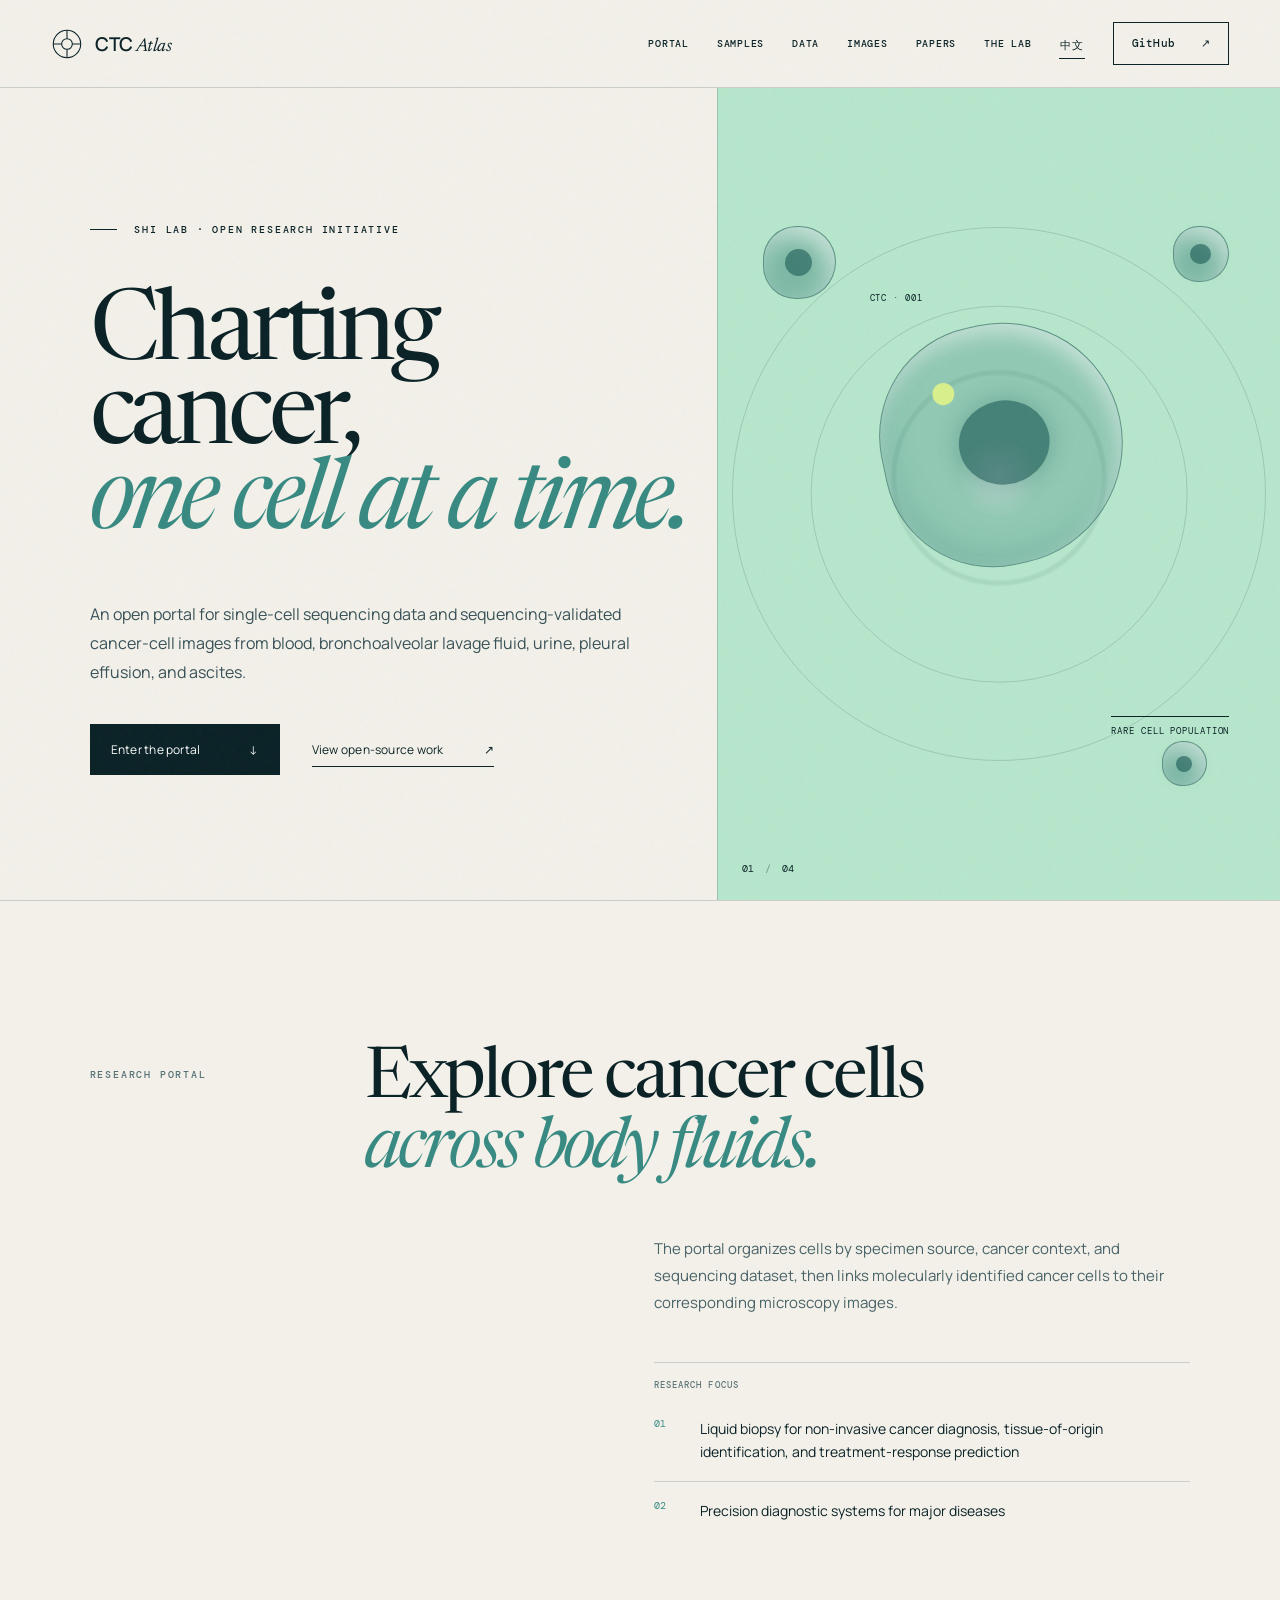
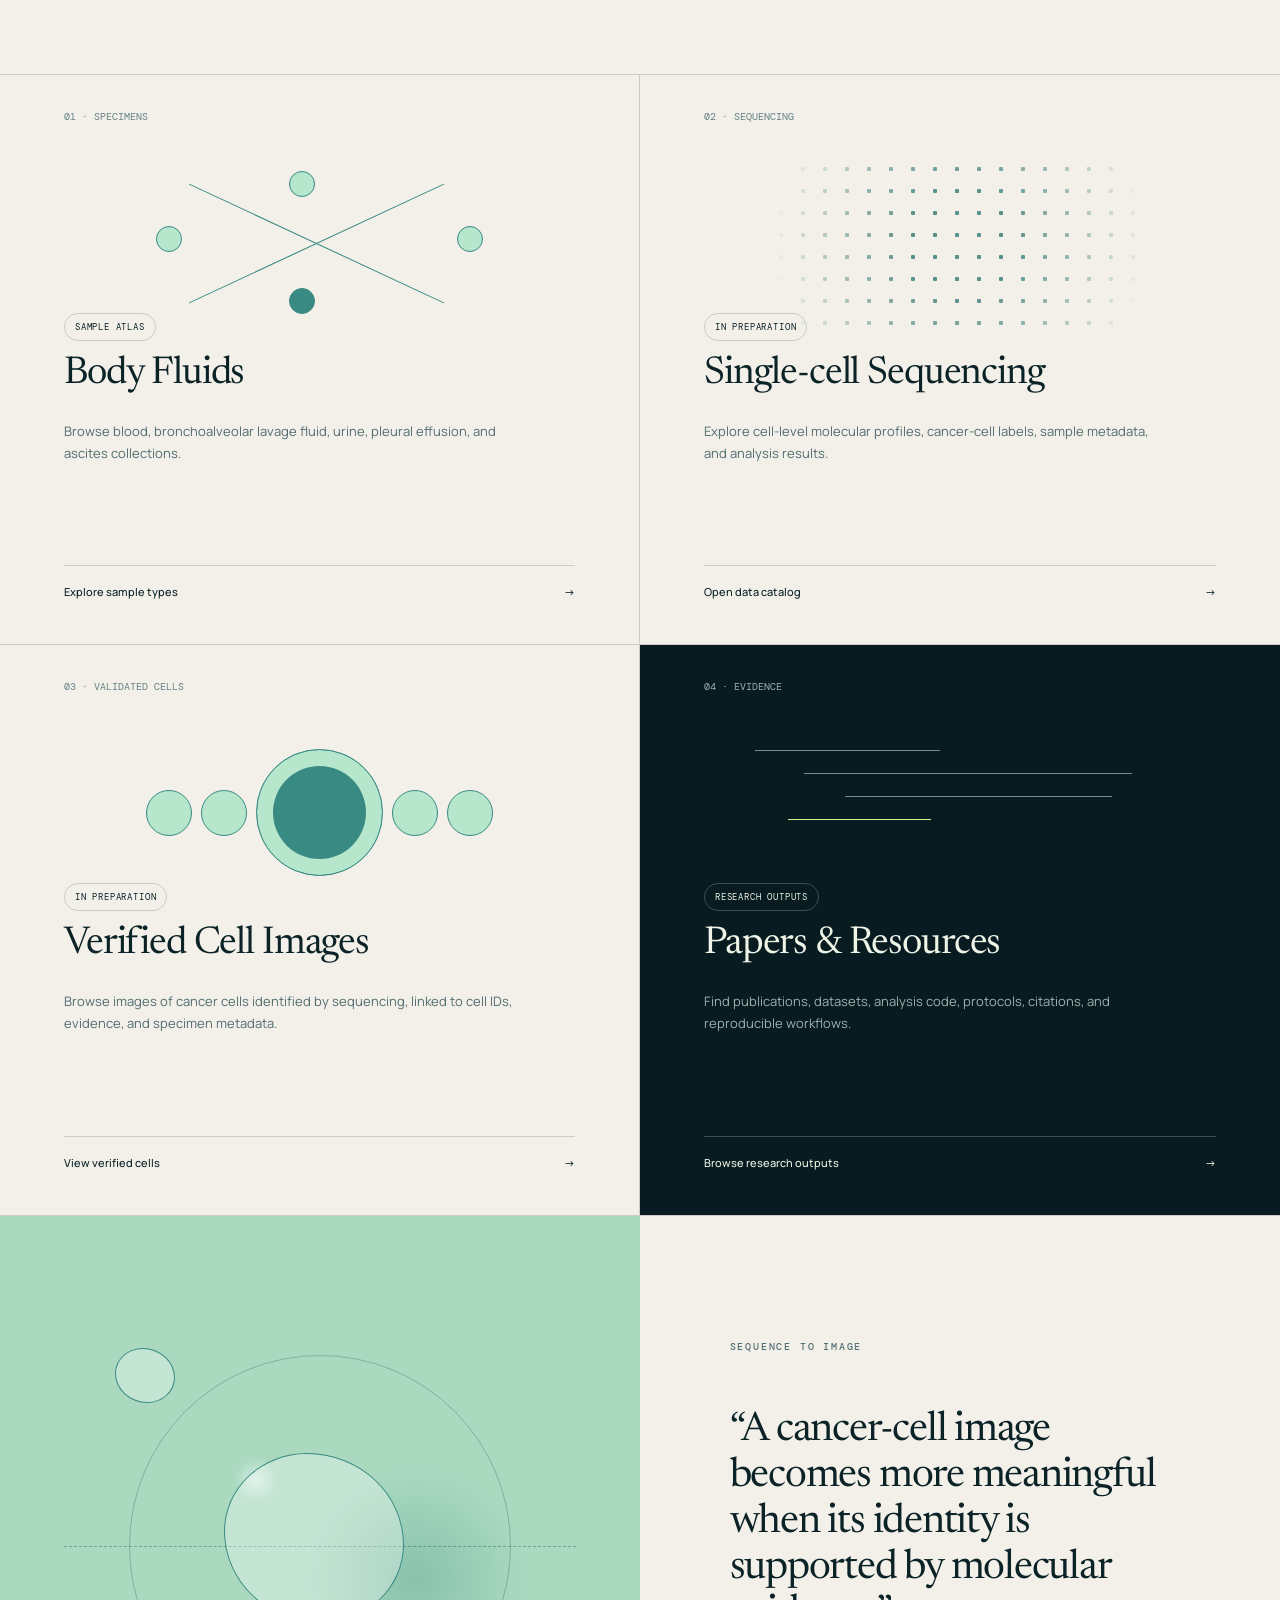
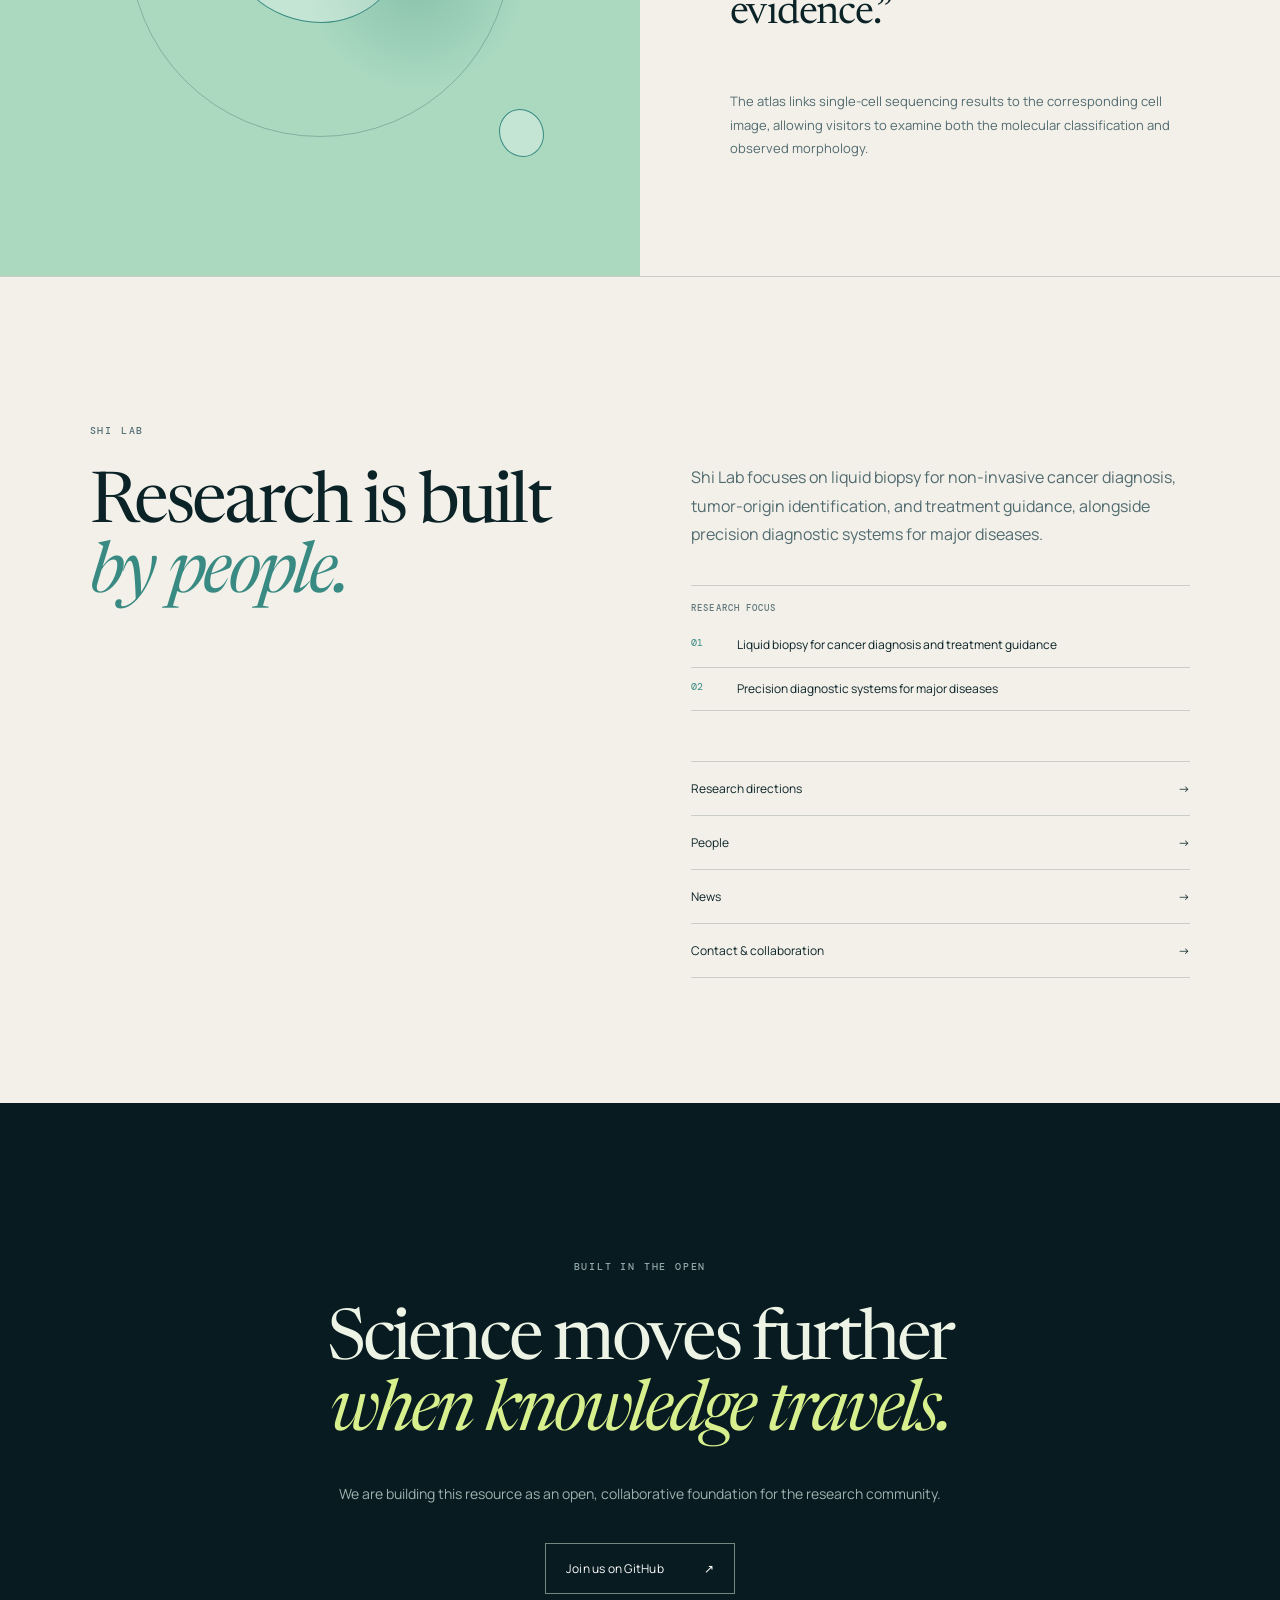
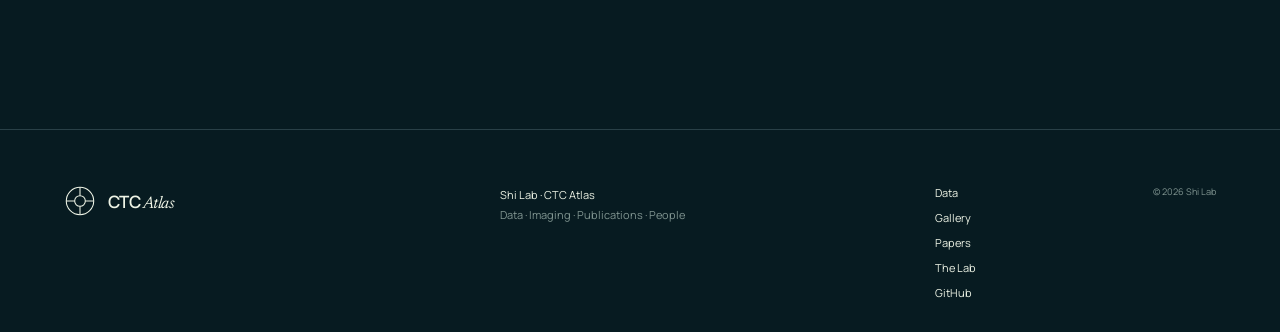
==== index.html @ 37a9d80d "Archive previous Shi Lab website" ====
<!doctype html>
<html lang="en">
<head>
  <meta charset="UTF-8">
  <meta name="viewport" content="width=device-width, initial-scale=1.0">
  <meta name="description" content="Shi Lab CTC Atlas — an open research portal for circulating tumor cell data, methods, and discovery.">
  <meta name="theme-color" content="#071b21">
  <title>CTC Atlas — Shi Lab</title>
  <link rel="preconnect" href="https://fonts.googleapis.com">
  <link rel="preconnect" href="https://fonts.gstatic.com" crossorigin>
  <link href="https://fonts.googleapis.com/css2?family=DM+Mono:wght@400;500&family=Manrope:wght@400;500;600&family=Newsreader:opsz,wght@6..72,400;6..72,500&display=swap" rel="stylesheet">
  <link rel="stylesheet" href="styles.css">
</head>
<body>
  <div class="noise" aria-hidden="true"></div>
  <header class="site-header">
    <a class="brand" href="#top" aria-label="CTC Atlas home">
      <svg viewBox="0 0 42 42" aria-hidden="true"><circle cx="21" cy="21" r="18"/><circle cx="21" cy="21" r="7"/><path d="M21 3v11M39 21H28M21 39V28M3 21h11"/></svg>
      <span>CTC <i>Atlas</i></span>
    </a>
    <button class="menu-toggle" aria-expanded="false" aria-controls="site-nav"><span></span><span></span></button>
    <nav id="site-nav" aria-label="Main navigation">
      <a href="#portal">Portal</a><a href="biology.html">Samples</a><a href="data.html">Data</a><a href="gallery.html">Images</a><a href="publications.html">Papers</a><a href="lab.html">The Lab</a>
      <a class="nav-cta" href="https://github.com/Shilab-CTCAtlas" target="_blank" rel="noreferrer">GitHub <span>↗</span></a>
    </nav>
  </header>

  <main id="top">
    <section class="hero">
      <div class="hero-copy">
        <p class="eyebrow"><span></span> Shi Lab · Open Research Initiative</p>
        <h1>Charting cancer,<br><em>one cell at a time.</em></h1>
        <p class="lede">An open portal for single-cell sequencing data and sequencing-validated cancer-cell images from blood, bronchoalveolar lavage fluid, urine, pleural effusion, and ascites.</p>
        <div class="hero-actions">
          <a class="button primary" href="#portal">Enter the portal <span>↓</span></a>
          <a class="button text-button" href="https://github.com/Shilab-CTCAtlas" target="_blank" rel="noreferrer">View open-source work <span>↗</span></a>
        </div>
      </div>
      <div class="cell-field" aria-label="Abstract visualization of circulating tumor cells">
        <div class="orbit orbit-a"></div><div class="orbit orbit-b"></div>
        <div class="cell cell-main"><span></span><i></i></div>
        <div class="cell cell-one"><span></span></div><div class="cell cell-two"><span></span></div>
        <div class="cell cell-three"><span></span></div>
        <p class="specimen-label label-a">CTC · 001</p><p class="specimen-label label-b">Rare cell population</p>
      </div>
      <div class="hero-index">01 <span>/</span> 04</div>
    </section>

    <section class="statement reveal" id="portal">
      <p class="section-tag">Research portal</p>
      <div>
        <h2>Explore cancer cells<br><em>across body fluids.</em></h2>
        <p>The portal organizes cells by specimen source, cancer context, and sequencing dataset, then links molecularly identified cancer cells to their corresponding microscopy images.</p>
        <div class="portal-research-summary"><p>Research focus</p><a href="lab.html#research"><span>01</span><strong>Liquid biopsy for non-invasive cancer diagnosis, tissue-of-origin identification, and treatment-response prediction</strong></a><a href="lab.html#research"><span>02</span><strong>Precision diagnostic systems for major diseases</strong></a></div>
      </div>
    </section>

    <section class="portal-grid" aria-label="Portal collections">
      <a class="portal-card reveal" href="biology.html"><span class="number">01 · SPECIMENS</span><div class="icon-network" aria-hidden="true"><i></i><i></i><i></i><i></i></div><div><span class="status">Sample atlas</span><h3>Body Fluids</h3><p>Browse blood, bronchoalveolar lavage fluid, urine, pleural effusion, and ascites collections.</p><b>Explore sample types <span>→</span></b></div></a>
      <a class="portal-card reveal" href="data.html"><span class="number">02 · SEQUENCING</span><div class="icon-grid" aria-hidden="true"></div><div><span class="status">In preparation</span><h3>Single-cell Sequencing</h3><p>Explore cell-level molecular profiles, cancer-cell labels, sample metadata, and analysis results.</p><b>Open data catalog <span>→</span></b></div></a>
      <a class="portal-card reveal" href="gallery.html"><span class="number">03 · VALIDATED CELLS</span><div class="icon-seq" aria-hidden="true"><i></i><i></i><i></i><i></i><i></i></div><div><span class="status">In preparation</span><h3>Verified Cell Images</h3><p>Browse images of cancer cells identified by sequencing, linked to cell IDs, evidence, and specimen metadata.</p><b>View verified cells <span>→</span></b></div></a>
      <a class="portal-card portal-code reveal" href="publications.html"><span class="number">04 · EVIDENCE</span><div class="code-lines" aria-hidden="true"><i></i><i></i><i></i><i></i></div><div><span class="status">Research outputs</span><h3>Papers & Resources</h3><p>Find publications, datasets, analysis code, protocols, citations, and reproducible workflows.</p><b>Browse research outputs <span>→</span></b></div></a>
    </section>

    <section class="quote" id="about">
      <div class="quote-visual reveal"><div class="scan-line"></div><div class="micro-cell m1"></div><div class="micro-cell m2"></div><div class="micro-cell m3"></div></div>
      <div class="quote-copy reveal"><p class="section-tag">Sequence to image</p><blockquote>“A cancer-cell image becomes more meaningful when its identity is supported by molecular evidence.”</blockquote><p>The atlas links single-cell sequencing results to the corresponding cell image, allowing visitors to examine both the molecular classification and observed morphology.</p></div>
    </section>

    <section class="lab-intro reveal">
      <div><p class="section-tag">Shi Lab</p><h2>Research is built<br><em>by people.</em></h2></div>
      <div class="lab-intro-copy"><p>Shi Lab focuses on liquid biopsy for non-invasive cancer diagnosis, tumor-origin identification, and treatment guidance, alongside precision diagnostic systems for major diseases.</p><div class="home-research-focus"><p>Research focus</p><a href="lab.html#research"><span>01</span>Liquid biopsy for cancer diagnosis and treatment guidance</a><a href="lab.html#research"><span>02</span>Precision diagnostic systems for major diseases</a></div><div class="lab-links"><a href="lab.html#research">Research directions <span>→</span></a><a href="lab.html#team">People <span>→</span></a><a href="lab.html#news">News <span>→</span></a><a href="lab.html#contact">Contact & collaboration <span>→</span></a></div></div>
    </section>

    <section class="open-science reveal">
      <p class="section-tag">Built in the open</p><h2>Science moves further<br><em>when knowledge travels.</em></h2><p>We are building this resource as an open, collaborative foundation for the research community.</p><a class="button light" href="https://github.com/Shilab-CTCAtlas" target="_blank" rel="noreferrer">Join us on GitHub <span>↗</span></a>
    </section>
  </main>

  <footer><a class="brand footer-brand" href="#top"><svg viewBox="0 0 42 42" aria-hidden="true"><circle cx="21" cy="21" r="18"/><circle cx="21" cy="21" r="7"/><path d="M21 3v11M39 21H28M21 39V28M3 21h11"/></svg><span>CTC <i>Atlas</i></span></a><p>Shi Lab · CTC Atlas<br><span>Data · Imaging · Publications · People</span></p><div><a href="data.html">Data</a><a href="gallery.html">Gallery</a><a href="publications.html">Papers</a><a href="lab.html">The Lab</a><a href="https://github.com/Shilab-CTCAtlas">GitHub</a></div><small>© <span id="year"></span> Shi Lab</small></footer>
  <script src="script.js"></script>
</body>
</html>
---- styles.css ----
:root{--ink:#0b2227;--deep:#071b21;--paper:#f2f0e9;--mint:#b6e6cc;--lime:#d8ef8d;--teal:#388a82;--line:rgba(11,34,39,.17);--sans:"Manrope",sans-serif;--serif:"Newsreader",serif;--mono:"DM Mono",monospace}
*{box-sizing:border-box}html{scroll-behavior:smooth}body{margin:0;background:var(--paper);color:var(--ink);font-family:var(--sans);overflow-x:hidden}.noise{position:fixed;inset:0;pointer-events:none;opacity:.04;z-index:20;background-image:url("data:image/svg+xml,%3Csvg viewBox='0 0 180 180' xmlns='http://www.w3.org/2000/svg'%3E%3Cfilter id='n'%3E%3CfeTurbulence type='fractalNoise' baseFrequency='.9' numOctaves='3' stitchTiles='stitch'/%3E%3C/filter%3E%3Crect width='100%25' height='100%25' filter='url(%23n)' opacity='.5'/%3E%3C/svg%3E")}.site-header{height:88px;display:flex;align-items:center;justify-content:space-between;padding:0 4vw;border-bottom:1px solid var(--line);position:absolute;width:100%;z-index:10}.brand{display:flex;gap:12px;align-items:center;color:inherit;text-decoration:none;font-size:19px;font-weight:600;letter-spacing:-.03em}.brand svg{width:32px;fill:none;stroke:currentColor;stroke-width:1.4}.brand i{font-family:var(--serif);font-weight:400}nav{display:flex;align-items:center;gap:28px}nav a{color:inherit;text-decoration:none;font-size:13px}nav a:not(.nav-cta):after{content:"";display:block;width:0;border-bottom:1px solid;transition:.25s}nav a:hover:after{width:100%}.nav-cta{border:1px solid var(--ink);padding:11px 16px}.nav-cta span{margin-left:18px}.menu-toggle{display:none}.lang-toggle{border:0;border-bottom:1px solid var(--ink);padding:6px 1px;background:transparent;color:var(--ink);font:500 11px var(--mono);cursor:pointer;letter-spacing:.04em}
.hero{min-height:760px;height:100vh;max-height:980px;display:grid;grid-template-columns:56% 44%;position:relative;padding-top:88px}.hero-copy{display:flex;flex-direction:column;justify-content:center;padding:4vw 2vw 4vw 7vw}.eyebrow,.section-tag{font:500 10px var(--mono);letter-spacing:.18em;text-transform:uppercase}.eyebrow span{display:inline-block;width:27px;border-top:1px solid;margin:0 10px 3px 0}.hero h1{font:400 clamp(64px,7.7vw,125px)/.86 var(--serif);letter-spacing:-.055em;margin:48px 0 36px}.hero h1 em,.statement h2 em,.open-science h2 em{color:var(--teal);font-weight:400}.lede{max-width:570px;font-size:16px;line-height:1.8;color:#385157}.hero-actions{display:flex;gap:32px;align-items:center;margin-top:22px}.button{font-size:12px;letter-spacing:.02em;text-decoration:none;display:inline-flex;align-items:center;justify-content:space-between;gap:40px}.primary{background:var(--ink);color:white;padding:17px 21px;min-width:190px}.text-button{color:var(--ink);border-bottom:1px solid;padding:8px 0}.cell-field{position:relative;overflow:hidden;background:var(--mint);border-left:1px solid var(--line)}.cell-field:before{content:"";position:absolute;inset:0;background:radial-gradient(circle at 50% 48%,rgba(255,255,255,.7),transparent 8%),radial-gradient(circle at 50% 48%,transparent 0 20%,rgba(5,60,58,.08) 20.5% 21%,transparent 21.5%);}.orbit{position:absolute;border:1px solid rgba(11,34,39,.15);border-radius:50%;left:50%;top:50%;transform:translate(-50%,-50%)}.orbit-a{width:67%;aspect-ratio:1}.orbit-b{width:95%;aspect-ratio:1}.cell{position:absolute;border-radius:48% 52% 53% 47%;background:rgba(38,118,110,.25);border:1px solid rgba(7,55,55,.36);box-shadow:inset 8px -12px 30px rgba(31,112,103,.18),inset -5px 8px 20px rgba(255,255,255,.55);animation:float 8s ease-in-out infinite}.cell span{position:absolute;border-radius:50%;background:rgba(11,75,72,.56);box-shadow:0 0 25px rgba(11,75,72,.28)}.cell-main{width:43%;aspect-ratio:1;left:29%;top:29%;transform:rotate(-12deg)}.cell-main span{width:38%;height:35%;left:32%;top:32%}.cell-main i{position:absolute;width:9%;height:9%;border-radius:50%;background:var(--lime);top:20%;left:26%}.cell-one{width:13%;aspect-ratio:1;left:8%;top:17%;animation-delay:-3s}.cell-two{width:10%;aspect-ratio:1;right:9%;top:17%;animation-delay:-6s}.cell-three{width:8%;aspect-ratio:1;right:13%;bottom:14%;animation-delay:-4s}.cell-one span,.cell-two span,.cell-three span{width:38%;height:38%;left:30%;top:31%}.specimen-label{position:absolute;font:9px var(--mono);letter-spacing:.1em;text-transform:uppercase}.label-a{top:24%;left:27%}.label-b{bottom:19%;right:9%;border-top:1px solid;padding-top:8px}.hero-index{position:absolute;bottom:25px;left:4vw;font:10px var(--mono)}.hero-index span{opacity:.4;margin:0 5px}@keyframes float{0%,100%{translate:0 0;rotate:0}50%{translate:0 -15px;rotate:5deg}}
.statement{display:grid;grid-template-columns:25% 75%;padding:145px 7vw 135px;border-top:1px solid var(--line)}.section-tag{color:#547075;padding-top:12px}.statement h2,.open-science h2{font:400 clamp(48px,5.5vw,85px)/1 var(--serif);letter-spacing:-.045em;margin:0 0 48px}.statement>div>p{max-width:590px;margin-left:35%;font-size:15px;line-height:1.8;color:#486267}.pillars{display:grid;grid-template-columns:repeat(3,1fr);border-top:1px solid var(--line);border-bottom:1px solid var(--line)}.pillar{min-height:500px;padding:35px 4vw 42px;border-right:1px solid var(--line);display:flex;flex-direction:column}.pillar:last-child{border:0}.number{font:10px var(--mono);color:#658084}.pillar h3{font:400 42px var(--serif);margin:30px 0 12px}.pillar p{font-size:13px;line-height:1.7;color:#526b70;max-width:290px}.pillar a{color:var(--ink);font-size:11px;text-decoration:none;margin-top:auto;border-top:1px solid var(--line);padding-top:18px;display:flex;justify-content:space-between}.icon-grid,.icon-seq,.icon-network{height:170px;margin-top:35px;position:relative}.icon-grid{background-image:radial-gradient(circle,rgba(26,103,97,.7) 2px,transparent 2.5px);background-size:22px 22px;mask-image:radial-gradient(circle,#000 20%,transparent 70%)}.icon-seq{display:flex;align-items:center;justify-content:center;gap:9px}.icon-seq i{display:block;width:9%;border-radius:50%;aspect-ratio:1;background:var(--mint);border:1px solid var(--teal)}.icon-seq i:nth-child(3){width:25%;background:var(--teal);box-shadow:inset 0 0 0 16px var(--mint)}.icon-network:before,.icon-network:after{content:"";position:absolute;border-top:1px solid var(--teal);width:55%;left:22%;top:50%;transform:rotate(25deg)}.icon-network:after{transform:rotate(-25deg)}.icon-network i{position:absolute;width:26px;height:26px;border:1px solid var(--teal);background:var(--mint);border-radius:50%;z-index:1}.icon-network i:nth-child(1){left:18%;top:40%}.icon-network i:nth-child(2){right:18%;top:40%}.icon-network i:nth-child(3){left:44%;top:8%}.icon-network i:nth-child(4){left:44%;bottom:8%;background:var(--teal)}
.portal-research-summary{margin:46px 0 0 15%;max-width:820px;border-top:1px solid var(--line);display:grid;grid-template-columns:110px 1fr}.portal-research-summary>p{grid-row:1/3;font:500 9px/1.5 var(--mono);letter-spacing:.12em;text-transform:uppercase;color:#60777b;margin:0;padding:19px 20px 19px 0}.portal-research-summary>a{display:grid;grid-template-columns:34px 1fr;gap:12px;color:var(--ink);text-decoration:none;padding:17px 0;border-bottom:1px solid var(--line);font-size:12px;line-height:1.55}.portal-research-summary>a:last-child{border-bottom:0}.portal-research-summary>a span{font:10px var(--mono);color:var(--teal)}.portal-research-summary strong{font-weight:500}
.quote{display:grid;grid-template-columns:1fr 1fr;min-height:650px}.quote-visual{background:#aad9c0;position:relative;overflow:hidden;background-image:radial-gradient(circle at 40% 40%,rgba(255,255,255,.5),transparent 4%),radial-gradient(circle at 65% 55%,rgba(37,122,113,.25),transparent 20%)}.quote-visual:after{content:"";position:absolute;width:380px;height:380px;border:1px solid rgba(8,63,59,.25);border-radius:50%;left:50%;top:50%;transform:translate(-50%,-50%)}.scan-line{position:absolute;left:10%;right:10%;top:50%;border-top:1px dashed rgba(8,63,59,.35)}.micro-cell{position:absolute;border:1px solid var(--teal);border-radius:46% 54%;background:rgba(255,255,255,.3);z-index:1}.m1{width:180px;height:170px;left:35%;top:36%}.m2{width:60px;height:55px;left:18%;top:20%}.m3{width:45px;height:48px;right:15%;bottom:18%}.quote-copy{padding:8vw 7vw;display:flex;flex-direction:column;justify-content:center}.quote blockquote{font:400 clamp(34px,3.2vw,52px)/1.12 var(--serif);margin:45px 0 40px;letter-spacing:-.03em}.quote-copy>p:last-child{font-size:13px;line-height:1.8;color:#526b70;max-width:480px}.open-science{background:var(--deep);color:#edf3e5;text-align:center;padding:135px 7vw}.open-science .section-tag{color:#91aaa8}.open-science h2{margin:35px 0}.open-science h2 em{color:var(--lime)}.open-science>p:not(.section-tag){color:#9db2ae;font-size:14px;margin:0 auto 40px}.light{border:1px solid #738783;color:white;padding:16px 20px;min-width:190px}footer{background:var(--deep);color:#edf3e5;border-top:1px solid #294047;padding:55px 5vw 32px;display:grid;grid-template-columns:2fr 2fr 1fr auto;align-items:start;font-size:11px}.footer-brand{font-size:17px}footer p{margin:0;line-height:1.8}footer p span{color:#809591}footer>div{display:flex;flex-direction:column;gap:10px}footer a{color:inherit;text-decoration:none}footer small{color:#809591}.reveal{opacity:0;transform:translateY(25px);transition:opacity .8s ease,transform .8s ease}.reveal.visible{opacity:1;transform:none}
@media(max-width:800px){.site-header{height:70px;left:0;right:0;width:auto}.menu-toggle{display:block;position:absolute;right:5vw;border:0;background:transparent;width:38px;height:38px}.menu-toggle span{display:block;border-top:1px solid var(--ink);margin:7px}.site-header nav{display:none;position:absolute;top:70px;left:0;right:0;background:var(--paper);padding:25px 5vw;flex-direction:column;align-items:stretch;border-bottom:1px solid var(--line)}.site-header nav.open{display:flex}.hero{height:auto;max-height:none;min-height:0;display:block;padding-top:70px;max-width:100vw}.hero-copy{padding:90px 7vw 70px;width:100%;min-width:0;overflow:hidden}.hero h1{font-size:17vw;line-height:.9;margin:35px 0;max-width:100%;overflow-wrap:normal}.lede{max-width:100%;font-size:15px}.hero-actions{align-items:flex-start;flex-direction:column}.cell-field{height:500px;border-left:0;border-top:1px solid var(--line)}.hero-index{display:none}.statement{grid-template-columns:1fr;padding:90px 7vw}.statement .section-tag{margin-bottom:35px}.statement>div>p{margin-left:0}.pillars{grid-template-columns:1fr}.pillar{min-height:420px;border-right:0;border-bottom:1px solid var(--line)}.quote{grid-template-columns:1fr}.quote-visual{min-height:430px}.quote-copy{padding:90px 7vw}.open-science{padding:95px 7vw}footer{grid-template-columns:1fr 1fr;gap:40px}.footer-brand{grid-column:1/-1}}
@media(max-width:800px){.portal-research-summary{margin:38px 0 0;grid-template-columns:1fr}.portal-research-summary>p{grid-row:auto;padding-bottom:10px}.portal-research-summary>a{font-size:12.5px}}
@media(prefers-reduced-motion:reduce){html{scroll-behavior:auto}.cell{animation:none}.reveal{opacity:1;transform:none;transition:none}}

/* Portal collections */
.portal-grid{display:grid;grid-template-columns:repeat(2,1fr);border-top:1px solid var(--line);border-bottom:1px solid var(--line)}
.portal-card{min-height:570px;padding:35px 5vw 45px;color:var(--ink);text-decoration:none;border-right:1px solid var(--line);border-bottom:1px solid var(--line);display:grid;grid-template-rows:auto 190px 1fr;transition:background .3s ease}
.portal-card:nth-child(2n){border-right:0}.portal-card:nth-child(n+3){border-bottom:0}.portal-card:hover{background:#e7eee4}.portal-card>div:last-child{display:flex;flex-direction:column;align-items:flex-start}.portal-card h3{font:400 clamp(35px,3vw,50px)/1 var(--serif);letter-spacing:-.03em;margin:14px 0}.portal-card p{color:#526b70;line-height:1.7;font-size:13px;max-width:460px}.portal-card b{font-size:11px;font-weight:500;margin-top:auto;border-top:1px solid var(--line);width:100%;padding-top:18px;display:flex;justify-content:space-between}.status{font:9px var(--mono);letter-spacing:.09em;text-transform:uppercase;border:1px solid var(--line);border-radius:20px;padding:7px 10px}.portal-code{background:var(--deep);color:#edf3e5}.portal-code:hover{background:#102d32}.portal-code p,.portal-code .number{color:#9db2ae}.portal-code .status,.portal-code b{border-color:#365057}.code-lines{padding:35px 10%}.code-lines i{display:block;height:1px;background:#6e9289;margin:22px 0}.code-lines i:nth-child(1){width:45%}.code-lines i:nth-child(2){width:80%;margin-left:12%}.code-lines i:nth-child(3){width:65%;margin-left:22%}.code-lines i:nth-child(4){width:35%;margin-left:8%;background:var(--lime)}
.lab-intro{padding:125px 7vw;display:grid;grid-template-columns:1fr 1fr;gap:8vw;border-top:1px solid var(--line)}.lab-intro h2{font:400 clamp(48px,5.5vw,80px)/1 var(--serif);letter-spacing:-.04em;margin:34px 0 0}.lab-intro h2 em{font-weight:400;color:var(--teal)}.lab-intro-copy{padding-top:45px}.lab-intro-copy>p{line-height:1.8;color:#526b70;max-width:500px}.lab-links{margin-top:50px;border-top:1px solid var(--line)}.lab-links a{display:flex;justify-content:space-between;color:var(--ink);text-decoration:none;padding:18px 0;border-bottom:1px solid var(--line);font-size:12px}
.home-research-focus{margin-top:36px;border-top:1px solid var(--line)}.home-research-focus>p{font:500 9px var(--mono);letter-spacing:.12em;text-transform:uppercase;color:#60777b;margin:0;padding:16px 0 10px}.home-research-focus>a{display:grid;grid-template-columns:34px 1fr;gap:12px;color:var(--ink);text-decoration:none;padding:12px 0;border-bottom:1px solid var(--line);font-size:12px;line-height:1.55}.home-research-focus>a span{font:10px var(--mono);color:var(--teal)}

/* Inner pages */
.inner-header{position:relative}.page-hero{padding:120px 7vw 85px;border-bottom:1px solid var(--line)}.page-hero .back{font:10px var(--mono);color:#547075;text-decoration:none}.page-hero h1{font:400 clamp(65px,8vw,120px)/.9 var(--serif);letter-spacing:-.055em;margin:70px 0 30px}.page-hero p{max-width:620px;line-height:1.8;color:#496268}.catalog{padding:90px 7vw 130px}.catalog-head{display:flex;justify-content:space-between;align-items:end;margin-bottom:45px}.catalog h2{font:400 42px var(--serif);margin:0}.empty-state{border:1px solid var(--line);padding:80px 7vw;text-align:center;background:rgba(255,255,255,.2)}.empty-state span{font:10px var(--mono);letter-spacing:.15em;text-transform:uppercase;color:var(--teal)}.empty-state h3{font:400 34px var(--serif);margin:22px 0 12px}.empty-state p{font-size:13px;color:#647b7f}.schema-grid{display:grid;grid-template-columns:repeat(3,1fr);margin-top:70px;border-top:1px solid var(--line)}.schema-grid article{padding:35px 3vw;border-right:1px solid var(--line)}.schema-grid article:last-child{border:0}.schema-grid h3{font:400 25px var(--serif)}.schema-grid p{font-size:12px;line-height:1.7;color:#5f7579}.lab-sections{padding:40px 7vw 130px}.lab-section{display:grid;grid-template-columns:24% 76%;padding:85px 0;border-bottom:1px solid var(--line)}.lab-section h2{font:400 clamp(38px,4vw,58px) var(--serif);margin:0 0 35px}.lab-section p{line-height:1.8;color:#526b70;max-width:650px}.placeholder-row{display:grid;grid-template-columns:repeat(3,1fr);gap:18px;margin-top:40px}.placeholder-card{min-height:180px;border:1px solid var(--line);padding:25px;display:flex;flex-direction:column;justify-content:end}.placeholder-card span{font:9px var(--mono);color:#6d8386}.placeholder-card h3{font:400 23px var(--serif);margin:10px 0 0}
@media(max-width:800px){.portal-grid{grid-template-columns:1fr}.portal-card,.portal-card:nth-child(2n),.portal-card:nth-child(n+3){border-right:0;border-bottom:1px solid var(--line)}.portal-card:last-child{border-bottom:0}.lab-intro{grid-template-columns:1fr;padding:90px 7vw}.lab-intro-copy{padding-top:0}.page-hero{padding-top:80px}.schema-grid,.placeholder-row{grid-template-columns:1fr}.schema-grid article{border-right:0;border-bottom:1px solid var(--line)}.lab-section{grid-template-columns:1fr;gap:30px}}

/* Chinese typography uses a calmer scale than the display English serif. */
html[lang="zh-CN"] em,html[lang="zh-CN"] i{font-style:normal}
html[lang="zh-CN"] .hero h1{font-family:"Songti SC","Noto Serif SC","STSong",serif;font-size:clamp(58px,5.3vw,82px);line-height:1.02;letter-spacing:-.05em}
html[lang="zh-CN"] .hero h1 em{font-family:inherit}
html[lang="zh-CN"] .statement h2,html[lang="zh-CN"] .open-science h2,html[lang="zh-CN"] .lab-intro h2,html[lang="zh-CN"] .page-hero h1{font-family:"Songti SC","Noto Serif SC","STSong",serif;line-height:1.15}
html[lang="zh-CN"] .page-hero h1.single-line-zh{font-size:clamp(48px,6.2vw,86px);white-space:nowrap}html[lang="zh-CN"] .page-hero h1.single-line-zh br{display:none}
html[lang="zh-CN"] .statement h2{white-space:nowrap}html[lang="zh-CN"] .statement h2 br{display:none}
html[lang="zh-CN"] .download-types h2,html[lang="zh-CN"] .bio-layers h2,html[lang="zh-CN"] .evidence-note h2{font-family:"Songti SC","Noto Serif SC","STSong",serif;font-size:clamp(36px,3.2vw,50px);line-height:1.25;letter-spacing:-.03em}
@media(max-width:800px){html[lang="zh-CN"] .hero h1{font-size:15vw;line-height:1.08;letter-spacing:-.06em}}
@media(max-width:800px){html[lang="zh-CN"] .page-hero h1.single-line-zh,html[lang="zh-CN"] .statement h2{font-size:7vw;letter-spacing:-.045em}}

/* Body-fluid sample and single-cell data pages */
.definition-band{display:grid;grid-template-columns:18% 1fr auto;gap:5vw;align-items:start;padding:65px 7vw;background:var(--mint);border-bottom:1px solid var(--line)}.definition-band>p:nth-child(2){font:400 clamp(22px,2.2vw,34px)/1.4 var(--serif);margin:0;max-width:760px}.definition-band>a{color:var(--ink);font-size:11px;text-decoration:none;border-bottom:1px solid;padding:10px 0}.journey{padding:105px 7vw}.journey-grid{display:grid;grid-template-columns:repeat(4,1fr);border-top:1px solid var(--line)}.journey-grid article{padding:35px 2.5vw;border-right:1px solid var(--line)}.journey-grid article:last-child{border:0}.journey-grid span,.sample-code{font:10px var(--mono);color:var(--teal)}.journey-grid h3{font:400 25px var(--serif)}.journey-grid p{font-size:12px;line-height:1.7;color:#5f7579}.sample-grid{display:grid;grid-template-columns:repeat(5,1fr);border-top:1px solid var(--line);border-bottom:1px solid var(--line)}.sample-grid article{min-height:310px;padding:30px 2vw;border-right:1px solid var(--line);display:flex;flex-direction:column}.sample-grid article:last-child{border:0}.sample-grid h3{font:400 27px/1.05 var(--serif);margin:50px 0 16px}.sample-grid p{font-size:11px;line-height:1.7;color:#5f7579}.bio-layers,.download-types{display:grid;grid-template-columns:42% 58%;padding:110px 7vw;background:#e7eee4}.bio-layers h2,.download-types h2{font:400 clamp(42px,4vw,65px)/1 var(--serif);margin:35px 0}.bio-layer-list{border-top:1px solid var(--line)}.bio-layer-list article{padding:24px 0;border-bottom:1px solid var(--line);display:grid;grid-template-columns:32% 1fr;gap:20px}.bio-layer-list b{font:600 13px/1.55 var(--sans)}.bio-layer-list span{font-size:12.5px;line-height:1.65;color:#5f7579}.evidence-note{padding:110px 7vw;background:var(--deep);color:#edf3e5}.evidence-note h2{font:400 clamp(45px,5vw,75px)/1 var(--serif);margin:35px 0}.evidence-note>p:not(.section-tag){color:#9db2ae;max-width:700px;line-height:1.8}.source-links{display:flex;gap:30px;margin-top:45px}.source-links a{color:#edf3e5;text-decoration:none;border-bottom:1px solid #607873;padding:10px 0;font-size:11px}.fluid-filters{display:flex;flex-wrap:wrap;gap:8px;margin-bottom:35px}.fluid-filters span{border:1px solid var(--line);border-radius:30px;padding:9px 15px;font:10px var(--mono)}.fluid-filters span:first-child{background:var(--ink);color:white}.data-flow{margin-top:90px}.data-flow>div{display:grid;grid-template-columns:repeat(5,1fr);border-top:1px solid var(--line);margin-top:30px}.data-flow article{padding:32px 2vw;border-right:1px solid var(--line)}.data-flow article:last-child{border:0}.data-flow article>span{font:10.5px var(--mono);color:var(--teal)}.data-flow h3{font:400 25px/1.2 var(--serif)}.data-flow p{font-size:12.5px;line-height:1.75;color:#5f7579}.data-flow>.section-tag,.download-types .section-tag{font-size:10.5px}.download-types{margin:100px -7vw -130px}.cell-empty{position:relative;overflow:hidden}.cell-placeholder{height:120px;display:flex;justify-content:center;align-items:center;gap:16px;margin-bottom:25px}.cell-placeholder i{display:block;width:55px;height:55px;border-radius:47% 53%;background:rgba(56,138,130,.2);border:1px solid var(--teal)}.cell-placeholder i:nth-child(2){width:100px;height:100px;box-shadow:inset 0 0 0 28px rgba(56,138,130,.18)}
@media(max-width:900px){.sample-grid{grid-template-columns:repeat(2,1fr)}.sample-grid article{border-bottom:1px solid var(--line)}.data-flow>div{grid-template-columns:repeat(2,1fr)}}
@media(max-width:800px){.definition-band{grid-template-columns:1fr;padding:55px 7vw}.journey{padding:80px 7vw}.journey-grid,.sample-grid,.data-flow>div{grid-template-columns:1fr}.journey-grid article,.sample-grid article,.data-flow article{border-right:0;border-bottom:1px solid var(--line)}.bio-layers,.download-types{grid-template-columns:1fr;gap:50px;padding:80px 7vw}.download-types{margin:80px -7vw -130px}.source-links{flex-direction:column;align-items:flex-start}}
.dataset-record{display:grid;grid-template-columns:18% 1fr;border:1px solid var(--line);background:#e7eee4;margin-top:35px}.dataset-side{padding:35px 2.5vw;border-right:1px solid var(--line);display:flex;flex-direction:column;justify-content:space-between}.dataset-side strong{font:400 42px var(--serif)}.dataset-main{padding:42px 4vw}.dataset-tags{display:flex;gap:8px;flex-wrap:wrap}.dataset-tags span{font:9px var(--mono);text-transform:uppercase;letter-spacing:.06em;border:1px solid var(--line);border-radius:20px;padding:7px 10px}.dataset-main h3{font:400 clamp(27px,2.5vw,40px)/1.12 var(--serif);max-width:930px;margin:24px 0 18px}.dataset-main>p{font-size:12px;line-height:1.7;color:#526b70;max-width:780px}.dataset-main dl{display:grid;grid-template-columns:repeat(3,1fr);margin:35px 0 0;border-top:1px solid var(--line)}.dataset-main dl div{padding:20px 20px 15px 0}.dataset-main dt{font:9px var(--mono);text-transform:uppercase;color:#698085}.dataset-main dd{font-size:12px;margin:9px 0 0}.dataset-actions{display:flex;gap:25px;margin-top:25px}.dataset-actions a{color:var(--ink);font-size:11px;text-decoration:none;border-bottom:1px solid;padding:8px 0}
@media(max-width:800px){.dataset-record{grid-template-columns:1fr}.dataset-side{border-right:0;border-bottom:1px solid var(--line);flex-direction:row}.dataset-main dl{grid-template-columns:1fr}.dataset-actions{flex-direction:column;align-items:flex-start}}
.hero-index{left:calc(56% + 2vw);z-index:2}
.site-header nav a:not(.nav-cta){font:500 10px/1 var(--mono);letter-spacing:.075em;text-transform:uppercase;padding:11px 0 9px}
.site-header .nav-cta{font:500 11px/1 var(--mono);letter-spacing:.025em;padding:15px 18px}
.site-header .lang-toggle{font:500 11px/1 var(--sans);letter-spacing:.06em;padding:10px 1px 8px}
html[lang="zh-CN"] .site-header nav a:not(.nav-cta){font-family:var(--sans);font-size:11px;letter-spacing:.035em;text-transform:none}
.research-directions{display:grid;grid-template-columns:1.45fr 1fr;gap:18px;margin-top:42px}.research-direction-card{border:1px solid var(--line);padding:32px;min-height:270px}.research-direction-card>span{font:500 9px var(--mono);letter-spacing:.1em;color:var(--teal)}.research-direction-card h3{font:400 clamp(24px,2.2vw,34px)/1.15 var(--serif);letter-spacing:-.025em;margin:22px 0}.research-direction-card ul{margin:26px 0 0;padding:22px 0 0;list-style:none;border-top:1px solid var(--line);display:grid;gap:12px}.research-direction-card li{font-size:12px;line-height:1.55;color:#526b70;padding-left:18px;position:relative}.research-direction-card li:before{content:"";position:absolute;left:0;top:.65em;width:6px;border-top:1px solid var(--teal)}.research-direction-card>p{font-size:13px}
.publication-library,.preprint-section{margin-top:120px}.paper-list{border-top:1px solid var(--line)}.paper-item{display:grid;grid-template-columns:120px minmax(0,1fr);gap:35px;padding:34px 0;border-bottom:1px solid var(--line)}.paper-item time{font:400 30px/1 var(--serif);color:var(--teal)}.paper-item h3{font:400 clamp(22px,2vw,30px)/1.18 var(--serif);letter-spacing:-.02em;margin:0 0 14px;max-width:1000px}.paper-item p{max-width:1050px}.paper-authors{font-size:11px;line-height:1.75;color:#425b60;margin:0 0 8px}.paper-citation{font:400 10px/1.6 var(--mono);color:#698085;margin:0}.paper-note{display:inline-block;font:500 9px var(--mono);letter-spacing:.06em;text-transform:uppercase;color:var(--teal);border:1px solid var(--line);border-radius:20px;padding:7px 10px;margin:12px 0 0}.preprint-item{border-top:1px solid var(--line)}.preprint-item .dataset-actions{margin-top:15px}
.author-legend{font:400 9px var(--mono);letter-spacing:.04em;color:#698085;text-align:right;margin:-25px 0 28px}
.paper-authors{font-size:11.5px}@media(max-width:800px){.author-legend{text-align:left;margin:-18px 0 24px}}
.paper-item h3{font-size:clamp(17px,1.45vw,22px);line-height:1.25;letter-spacing:-.012em;margin-bottom:10px}.paper-authors .shi-author{font-weight:700;color:var(--ink);text-decoration:underline;text-decoration-thickness:1px;text-underline-offset:3px}.paper-citation strong{font-weight:700;color:var(--ink)}.paper-item time:empty{visibility:hidden}.paper-links{margin-top:12px}.pubmed-link{display:inline-flex;align-items:center;gap:9px;color:var(--ink);font:500 9px var(--mono);letter-spacing:.035em;text-decoration:none;border-bottom:1px solid;padding:7px 0}.pubmed-link:hover{color:var(--teal)}
@media(max-width:800px){.paper-item h3{font-size:20px;line-height:1.28}.paper-item time:empty{display:none}}
.publication-record h3{font-size:clamp(22px,1.8vw,28px);line-height:1.2;letter-spacing:-.015em}.publication-record .dataset-tags span:first-child{font-weight:700}
.publication-record h3{font-size:clamp(18px,1.45vw,22px);line-height:1.22}.paper-citation strong{font-family:var(--sans);font-size:11px;font-weight:600;letter-spacing:-.01em;margin-right:4px}.publication-record .dataset-tags span:first-child{font-family:var(--sans);font-weight:600;letter-spacing:.015em}
@media(max-width:800px){.research-directions{grid-template-columns:1fr}.research-direction-card{padding:25px;min-height:0}.paper-item{grid-template-columns:1fr;gap:18px;padding:30px 0}.paper-item time{font-size:25px}.publication-library,.preprint-section{margin-top:85px}}
.publication-record{display:grid;grid-template-columns:18% 1fr;border-top:1px solid var(--line);border-bottom:1px solid var(--line);padding:45px 0;margin:25px 0 80px}.pub-year{font:400 38px var(--serif);color:var(--teal)}.publication-record h3{font-family:var(--serif);font-size:clamp(18px,1.45vw,22px);font-weight:400;line-height:1.22;letter-spacing:-.015em;margin:22px 0;max-width:980px}.publication-record p{font-size:12px;line-height:1.7;color:#526b70;max-width:780px}.publication-record .pub-authors{color:var(--ink);font-weight:600}@media(max-width:800px){.publication-record{grid-template-columns:1fr;gap:25px}}
.data-flow h3{font-size:23px;line-height:normal}
.portal-research-summary{display:block;margin-left:35%;max-width:590px}.portal-research-summary>p{padding:16px 0 8px}.portal-research-summary>a{font-family:var(--sans);font-size:14px;line-height:1.65}.portal-research-summary strong{font-weight:400}
@media(max-width:800px){.portal-research-summary{margin:38px 0 0;max-width:none}.portal-research-summary>a{font-size:13px}}
.paper-era-label{display:grid;grid-template-columns:120px minmax(0,1fr);gap:35px;padding:30px 0 18px;border-bottom:1px solid var(--line)}.paper-era-label span{grid-column:2;justify-self:start;border:1px solid var(--line);border-radius:20px;padding:7px 11px;color:var(--teal);font:500 9px var(--mono);letter-spacing:.08em;text-transform:uppercase}@media(max-width:800px){.paper-era-label{grid-template-columns:1fr;gap:0;padding-top:26px}.paper-era-label span{grid-column:1}}
.paper-era-label span{grid-column:1;border:0;border-radius:0;padding:0;color:var(--teal);font:500 13px/1.4 var(--sans);letter-spacing:.01em;text-transform:none;white-space:nowrap}
.paper-era-label{min-height:74px;padding:0;align-items:center}.paper-era-label span{font-size:15px}@media(max-width:800px){.paper-era-label{min-height:66px;padding:0}}
.paper-title{text-transform:lowercase}.paper-title::first-letter{text-transform:uppercase}.paper-number{font:400 30px/1 var(--serif);color:var(--teal)}.publication-record{grid-template-columns:1fr}.preprint-item{grid-template-columns:1fr}
.paper-list .paper-item{grid-template-columns:72px minmax(0,1fr);gap:20px}@media(max-width:800px){.paper-list .paper-item{grid-template-columns:1fr;gap:16px}}
.paper-list .paper-item h3,.paper-list .paper-item p{max-width:none}
.publication-record h3,.preprint-item h3,.preprint-item p{max-width:none}
.publication-record .dataset-tags span:first-child{font-family:var(--mono);font-weight:400;letter-spacing:.06em}
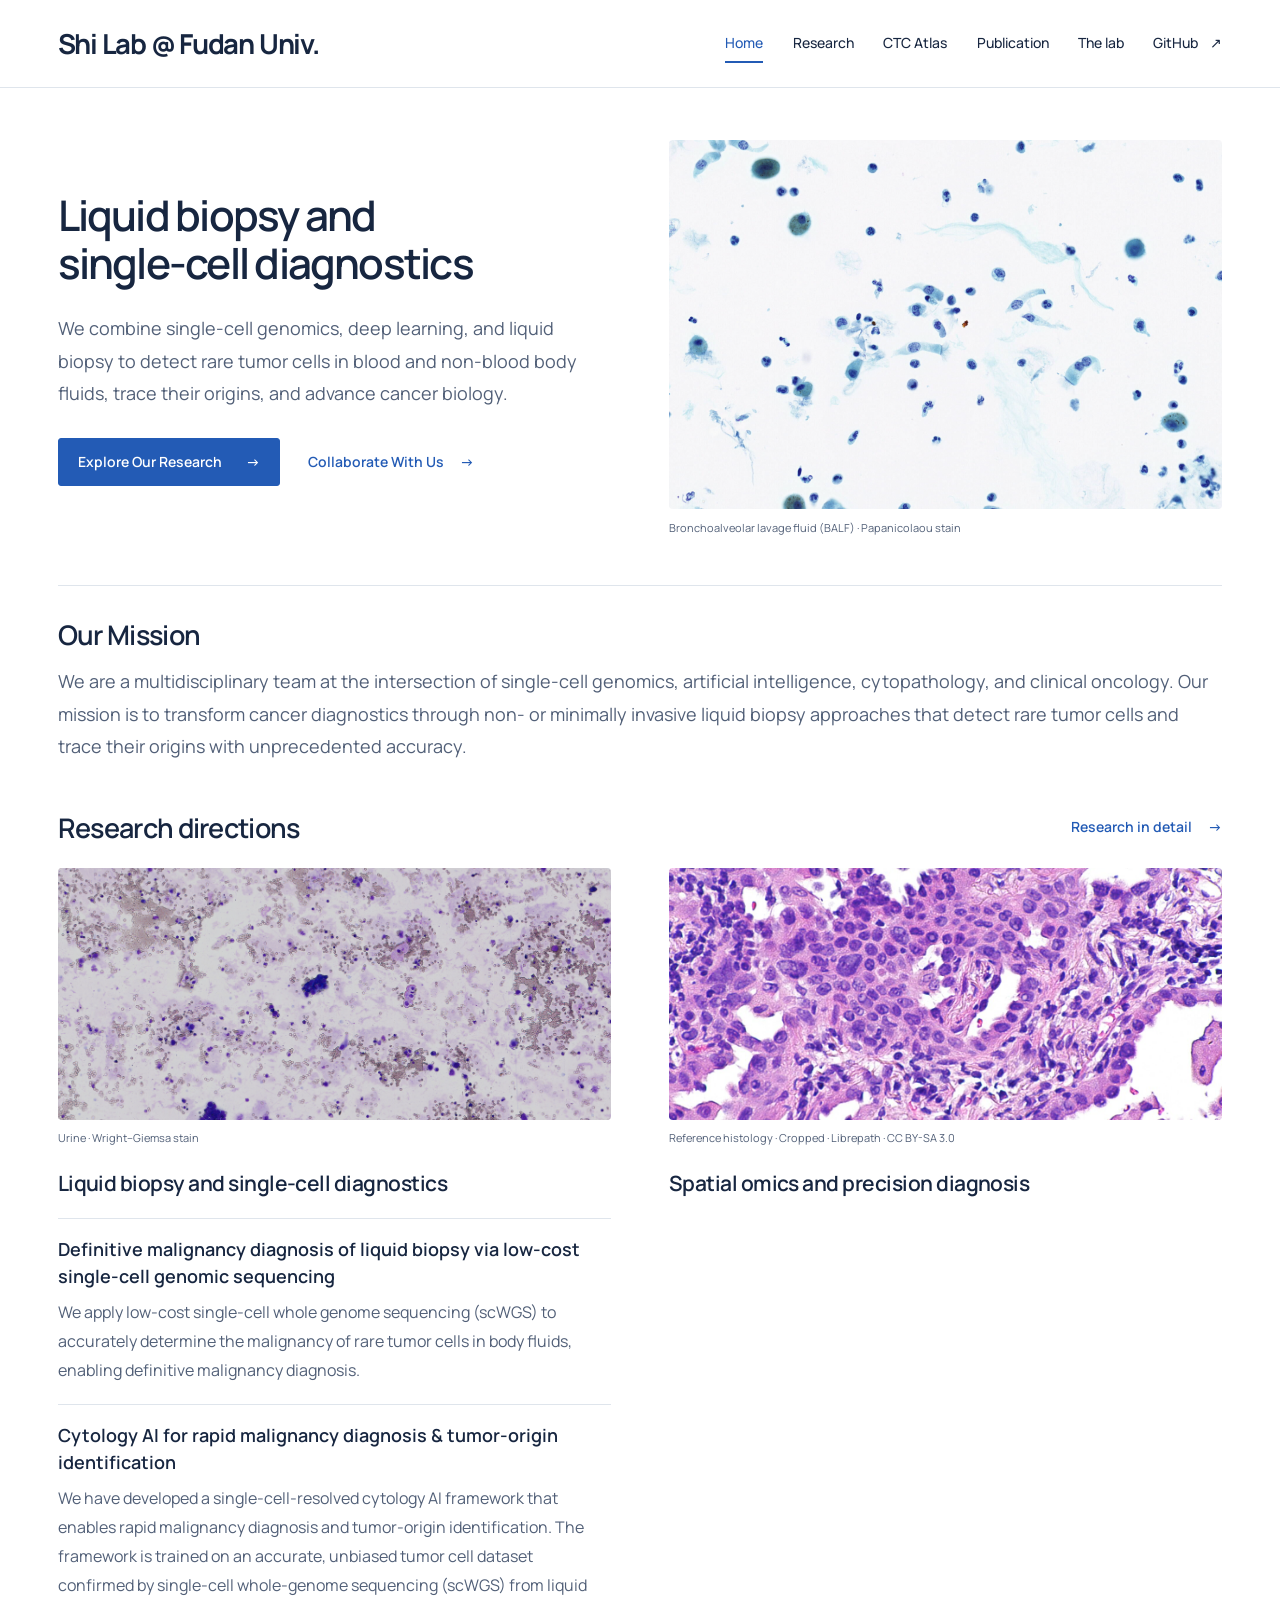
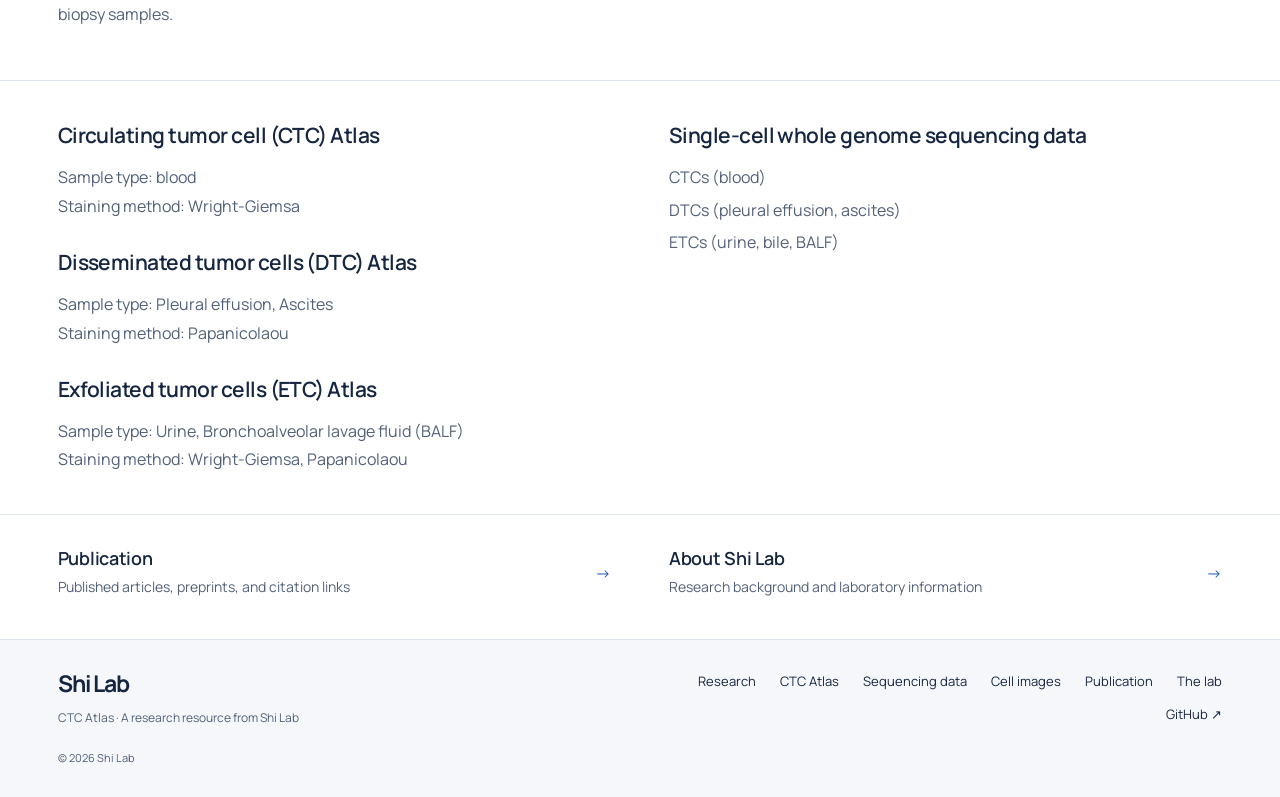
==== commit 0fd96111: "Publish Shi Lab website" ====
--- a/index.html
+++ b/index.html
@@ -2,82 +2,99 @@
 <html lang="en">
 <head>
   <meta charset="UTF-8">
-  <meta name="viewport" content="width=device-width, initial-scale=1.0">
-  <meta name="description" content="Shi Lab CTC Atlas — an open research portal for circulating tumor cell data, methods, and discovery.">
-  <meta name="theme-color" content="#071b21">
-  <title>CTC Atlas — Shi Lab</title>
+  <meta name="viewport" content="width=device-width, initial-scale=1">
+  <meta name="description" content="Shi Lab studies body-fluid tumor cells through single-cell sequencing, cancer-cell images, and computational analysis. Explore our research, publications, and CTC Atlas resources.">
+  <meta name="theme-color" content="#172640">
+  <title>Shi Lab @ Fudan Univ. — Liquid biopsy and single-cell diagnostics</title>
   <link rel="preconnect" href="https://fonts.googleapis.com">
   <link rel="preconnect" href="https://fonts.gstatic.com" crossorigin>
-  <link href="https://fonts.googleapis.com/css2?family=DM+Mono:wght@400;500&family=Manrope:wght@400;500;600&family=Newsreader:opsz,wght@6..72,400;6..72,500&display=swap" rel="stylesheet">
-  <link rel="stylesheet" href="styles.css">
+  <link href="https://fonts.googleapis.com/css2?family=DM+Mono:wght@400;500&family=Manrope:wght@400;500;600;700&display=swap" rel="stylesheet">
+  <link rel="stylesheet" href="styles.css?v=20261028-urine">
 </head>
 <body>
-  <div class="noise" aria-hidden="true"></div>
+  <a class="skip-link" href="#main-content">Skip to content</a>
   <header class="site-header">
-    <a class="brand" href="#top" aria-label="CTC Atlas home">
-      <svg viewBox="0 0 42 42" aria-hidden="true"><circle cx="21" cy="21" r="18"/><circle cx="21" cy="21" r="7"/><path d="M21 3v11M39 21H28M21 39V28M3 21h11"/></svg>
-      <span>CTC <i>Atlas</i></span>
-    </a>
-    <button class="menu-toggle" aria-expanded="false" aria-controls="site-nav"><span></span><span></span></button>
-    <nav id="site-nav" aria-label="Main navigation">
-      <a href="#portal">Portal</a><a href="biology.html">Samples</a><a href="data.html">Data</a><a href="gallery.html">Images</a><a href="publications.html">Papers</a><a href="lab.html">The Lab</a>
-      <a class="nav-cta" href="https://github.com/Shilab-CTCAtlas" target="_blank" rel="noreferrer">GitHub <span>↗</span></a>
-    </nav>
+    <a class="brand" href="index.html" aria-label="Shi Lab home"><span class="brand-name">Shi Lab <span class="brand-affiliation">@ Fudan Univ.</span></span><span class="brand-caption">Single-cell biology & liquid biopsy</span></a>
+    <button class="menu-toggle" type="button" aria-label="Open navigation" aria-expanded="false" aria-controls="site-nav"><span></span><span></span></button>
+    <nav id="site-nav" aria-label="Main navigation"><a href="index.html" aria-current="page">Home</a><a href="research.html">Research</a><a href="atlas.html">CTC Atlas</a><a href="publications.html">Publication</a><a href="lab.html">The lab</a><a class="nav-cta" href="https://github.com/Shilab-CTCAtlas" target="_blank" rel="noreferrer">GitHub <span aria-hidden="true">↗</span></a></nav>
   </header>
-
-  <main id="top">
-    <section class="hero">
-      <div class="hero-copy">
-        <p class="eyebrow"><span></span> Shi Lab · Open Research Initiative</p>
-        <h1>Charting cancer,<br><em>one cell at a time.</em></h1>
-        <p class="lede">An open portal for single-cell sequencing data and sequencing-validated cancer-cell images from blood, bronchoalveolar lavage fluid, urine, pleural effusion, and ascites.</p>
-        <div class="hero-actions">
-          <a class="button primary" href="#portal">Enter the portal <span>↓</span></a>
-          <a class="button text-button" href="https://github.com/Shilab-CTCAtlas" target="_blank" rel="noreferrer">View open-source work <span>↗</span></a>
+  <main id="main-content">
+    <section class="home-hero" id="top" aria-labelledby="home-title">
+      <div class="hero-intro">
+        <div class="hero-copy">
+          <h1 id="home-title">Liquid biopsy and<br> single-cell diagnostics</h1>
+          <p class="lede">We combine single-cell genomics, deep learning, and liquid biopsy to detect rare tumor cells in blood and non-blood body fluids, trace their origins, and advance cancer biology.</p>
+          <div class="hero-actions"><a class="button primary" href="research.html">Explore Our Research <span aria-hidden="true">→</span></a><a class="text-link" href="lab.html">Collaborate With Us <span aria-hidden="true">→</span></a></div>
+        </div>
+        <figure class="hero-image">
+          <img src="assets/images/balf-papanicolaou-shilab.png" alt="Shi Lab bronchoalveolar lavage specimen with Papanicolaou staining" width="1890" height="1492" fetchpriority="high" decoding="async">
+          <figcaption><span>Bronchoalveolar lavage fluid (BALF) · Papanicolaou stain</span></figcaption>
+        </figure>
+      </div>
+      <section class="home-mission" aria-labelledby="mission-title">
+        <h2 id="mission-title">Our Mission</h2>
+        <p>We are a multidisciplinary team at the intersection of single-cell genomics, artificial intelligence, cytopathology, and clinical oncology. Our mission is to transform cancer diagnostics through non- or minimally invasive liquid biopsy approaches that detect rare tumor cells and trace their origins with unprecedented accuracy.</p>
+      </section>
+      <section class="home-research" id="research" aria-labelledby="research-title">
+        <div class="research-heading"><h2 id="research-title">Research directions</h2><a class="text-link" href="research.html">Research in detail <span aria-hidden="true">→</span></a></div>
+        <div class="research-themes">
+          <article>
+            <figure class="reference-image research-image">
+              <div class="research-image-crop"><img src="assets/images/urine-wright-giemsa-shilab.png" alt="Shi Lab urine specimen with Wright-Giemsa staining" width="1280" height="659" loading="lazy" decoding="async"></div>
+              <figcaption>Urine · Wright–Giemsa stain</figcaption>
+            </figure>
+            <h3>Liquid biopsy and single-cell diagnostics</h3>
+            <div class="research-focus">
+              <h4><a href="research.html#rare-cells">Definitive malignancy diagnosis of liquid biopsy via low-cost single-cell genomic sequencing</a></h4>
+              <p>We apply low-cost single-cell whole genome sequencing (scWGS) to accurately determine the malignancy of rare tumor cells in body fluids, enabling definitive malignancy diagnosis.</p>
+            </div>
+            <div class="research-focus">
+              <h4><a href="research.html#cytopathology-ai">Cytology AI for rapid malignancy diagnosis &amp; tumor-origin identification</a></h4>
+              <p>We have developed a single-cell-resolved cytology AI framework that enables rapid malignancy diagnosis and tumor-origin identification. The framework is trained on an accurate, unbiased tumor cell dataset confirmed by single-cell whole-genome sequencing (scWGS) from liquid biopsy samples.</p>
+            </div>
+          </article>
+          <article>
+            <figure class="reference-image research-image">
+              <img src="assets/images/research-tumor-biology.jpg" alt="Reference H&amp;E micrograph showing acinar-pattern lung adenocarcinoma tissue" width="1280" height="853" loading="lazy" decoding="async">
+              <figcaption>Reference histology · Cropped · <a href="https://commons.wikimedia.org/wiki/File:Acinar_pattern_adenocarcinoma_of_lung_--_high_mag.jpg" target="_blank" rel="noreferrer">Librepath</a> · <a href="https://creativecommons.org/licenses/by-sa/3.0/" target="_blank" rel="noreferrer">CC BY-SA 3.0</a></figcaption>
+            </figure>
+            <h3>Spatial omics and precision diagnosis</h3>
+          </article>
+        </div>
+      </section>
+    </section>
+    <section class="home-resources" id="portal" aria-label="Tumor-cell atlases and sequencing data">
+      <div class="resources-inner">
+        <div class="atlas-categories">
+          <article class="atlas-category">
+            <h2><a href="atlas.html">Circulating tumor cell (CTC) Atlas</a></h2>
+            <p>Sample type: blood<br>Staining method: Wright-Giemsa</p>
+          </article>
+          <article class="atlas-category">
+            <h2><a href="atlas.html">Disseminated tumor cells (DTC) Atlas</a></h2>
+            <p>Sample type: Pleural effusion, Ascites<br>Staining method: Papanicolaou</p>
+          </article>
+          <article class="atlas-category">
+            <h2><a href="atlas.html">Exfoliated tumor cells (ETC) Atlas</a></h2>
+            <p>Sample type: Urine, Bronchoalveolar lavage fluid (BALF)<br>Staining method: Wright-Giemsa, Papanicolaou</p>
+          </article>
+        </div>
+        <div class="sequencing-overview">
+          <h2><a href="data.html">Single-cell whole genome sequencing data</a></h2>
+          <ul>
+            <li>CTCs (blood)</li>
+            <li>DTCs (pleural effusion, ascites)</li>
+            <li>ETCs (urine, bile, BALF)</li>
+          </ul>
         </div>
       </div>
-      <div class="cell-field" aria-label="Abstract visualization of circulating tumor cells">
-        <div class="orbit orbit-a"></div><div class="orbit orbit-b"></div>
-        <div class="cell cell-main"><span></span><i></i></div>
-        <div class="cell cell-one"><span></span></div><div class="cell cell-two"><span></span></div>
-        <div class="cell cell-three"><span></span></div>
-        <p class="specimen-label label-a">CTC · 001</p><p class="specimen-label label-b">Rare cell population</p>
-      </div>
-      <div class="hero-index">01 <span>/</span> 04</div>
     </section>
-
-    <section class="statement reveal" id="portal">
-      <p class="section-tag">Research portal</p>
-      <div>
-        <h2>Explore cancer cells<br><em>across body fluids.</em></h2>
-        <p>The portal organizes cells by specimen source, cancer context, and sequencing dataset, then links molecularly identified cancer cells to their corresponding microscopy images.</p>
-        <div class="portal-research-summary"><p>Research focus</p><a href="lab.html#research"><span>01</span><strong>Liquid biopsy for non-invasive cancer diagnosis, tissue-of-origin identification, and treatment-response prediction</strong></a><a href="lab.html#research"><span>02</span><strong>Precision diagnostic systems for major diseases</strong></a></div>
-      </div>
-    </section>
-
-    <section class="portal-grid" aria-label="Portal collections">
-      <a class="portal-card reveal" href="biology.html"><span class="number">01 · SPECIMENS</span><div class="icon-network" aria-hidden="true"><i></i><i></i><i></i><i></i></div><div><span class="status">Sample atlas</span><h3>Body Fluids</h3><p>Browse blood, bronchoalveolar lavage fluid, urine, pleural effusion, and ascites collections.</p><b>Explore sample types <span>→</span></b></div></a>
-      <a class="portal-card reveal" href="data.html"><span class="number">02 · SEQUENCING</span><div class="icon-grid" aria-hidden="true"></div><div><span class="status">In preparation</span><h3>Single-cell Sequencing</h3><p>Explore cell-level molecular profiles, cancer-cell labels, sample metadata, and analysis results.</p><b>Open data catalog <span>→</span></b></div></a>
-      <a class="portal-card reveal" href="gallery.html"><span class="number">03 · VALIDATED CELLS</span><div class="icon-seq" aria-hidden="true"><i></i><i></i><i></i><i></i><i></i></div><div><span class="status">In preparation</span><h3>Verified Cell Images</h3><p>Browse images of cancer cells identified by sequencing, linked to cell IDs, evidence, and specimen metadata.</p><b>View verified cells <span>→</span></b></div></a>
-      <a class="portal-card portal-code reveal" href="publications.html"><span class="number">04 · EVIDENCE</span><div class="code-lines" aria-hidden="true"><i></i><i></i><i></i><i></i></div><div><span class="status">Research outputs</span><h3>Papers & Resources</h3><p>Find publications, datasets, analysis code, protocols, citations, and reproducible workflows.</p><b>Browse research outputs <span>→</span></b></div></a>
-    </section>
-
-    <section class="quote" id="about">
-      <div class="quote-visual reveal"><div class="scan-line"></div><div class="micro-cell m1"></div><div class="micro-cell m2"></div><div class="micro-cell m3"></div></div>
-      <div class="quote-copy reveal"><p class="section-tag">Sequence to image</p><blockquote>“A cancer-cell image becomes more meaningful when its identity is supported by molecular evidence.”</blockquote><p>The atlas links single-cell sequencing results to the corresponding cell image, allowing visitors to examine both the molecular classification and observed morphology.</p></div>
-    </section>
-
-    <section class="lab-intro reveal">
-      <div><p class="section-tag">Shi Lab</p><h2>Research is built<br><em>by people.</em></h2></div>
-      <div class="lab-intro-copy"><p>Shi Lab focuses on liquid biopsy for non-invasive cancer diagnosis, tumor-origin identification, and treatment guidance, alongside precision diagnostic systems for major diseases.</p><div class="home-research-focus"><p>Research focus</p><a href="lab.html#research"><span>01</span>Liquid biopsy for cancer diagnosis and treatment guidance</a><a href="lab.html#research"><span>02</span>Precision diagnostic systems for major diseases</a></div><div class="lab-links"><a href="lab.html#research">Research directions <span>→</span></a><a href="lab.html#team">People <span>→</span></a><a href="lab.html#news">News <span>→</span></a><a href="lab.html#contact">Contact & collaboration <span>→</span></a></div></div>
-    </section>
-
-    <section class="open-science reveal">
-      <p class="section-tag">Built in the open</p><h2>Science moves further<br><em>when knowledge travels.</em></h2><p>We are building this resource as an open, collaborative foundation for the research community.</p><a class="button light" href="https://github.com/Shilab-CTCAtlas" target="_blank" rel="noreferrer">Join us on GitHub <span>↗</span></a>
+    <section class="home-more home-section" aria-label="More from Shi Lab">
+      <a href="publications.html"><div><h2>Publication</h2><p>Published articles, preprints, and citation links</p></div><span aria-hidden="true">→</span></a>
+      <a href="lab.html"><div><h2>About Shi Lab</h2><p>Research background and laboratory information</p></div><span aria-hidden="true">→</span></a>
     </section>
   </main>
-
-  <footer><a class="brand footer-brand" href="#top"><svg viewBox="0 0 42 42" aria-hidden="true"><circle cx="21" cy="21" r="18"/><circle cx="21" cy="21" r="7"/><path d="M21 3v11M39 21H28M21 39V28M3 21h11"/></svg><span>CTC <i>Atlas</i></span></a><p>Shi Lab · CTC Atlas<br><span>Data · Imaging · Publications · People</span></p><div><a href="data.html">Data</a><a href="gallery.html">Gallery</a><a href="publications.html">Papers</a><a href="lab.html">The Lab</a><a href="https://github.com/Shilab-CTCAtlas">GitHub</a></div><small>© <span id="year"></span> Shi Lab</small></footer>
-  <script src="script.js"></script>
+  <footer class="site-footer"><div><a class="brand footer-brand" href="index.html"><span class="brand-name">Shi Lab</span><span class="brand-caption">Single-cell biology & liquid biopsy</span></a><p>CTC Atlas · A research resource from Shi Lab</p></div><div class="footer-links"><a href="research.html">Research</a><a href="atlas.html">CTC Atlas</a><a href="data.html">Sequencing data</a><a href="gallery.html">Cell images</a><a href="publications.html">Publication</a><a href="lab.html">The lab</a><a href="https://github.com/Shilab-CTCAtlas" target="_blank" rel="noreferrer">GitHub ↗</a></div><small>© <span id="year"></span> Shi Lab</small></footer>
+  <script src="script.js?v=20261028-home-columns"></script>
 </body>
 </html>
--- a/styles.css
+++ b/styles.css
@@ -1,64 +1,374 @@
-:root{--ink:#0b2227;--deep:#071b21;--paper:#f2f0e9;--mint:#b6e6cc;--lime:#d8ef8d;--teal:#388a82;--line:rgba(11,34,39,.17);--sans:"Manrope",sans-serif;--serif:"Newsreader",serif;--mono:"DM Mono",monospace}
-*{box-sizing:border-box}html{scroll-behavior:smooth}body{margin:0;background:var(--paper);color:var(--ink);font-family:var(--sans);overflow-x:hidden}.noise{position:fixed;inset:0;pointer-events:none;opacity:.04;z-index:20;background-image:url("data:image/svg+xml,%3Csvg viewBox='0 0 180 180' xmlns='http://www.w3.org/2000/svg'%3E%3Cfilter id='n'%3E%3CfeTurbulence type='fractalNoise' baseFrequency='.9' numOctaves='3' stitchTiles='stitch'/%3E%3C/filter%3E%3Crect width='100%25' height='100%25' filter='url(%23n)' opacity='.5'/%3E%3C/svg%3E")}.site-header{height:88px;display:flex;align-items:center;justify-content:space-between;padding:0 4vw;border-bottom:1px solid var(--line);position:absolute;width:100%;z-index:10}.brand{display:flex;gap:12px;align-items:center;color:inherit;text-decoration:none;font-size:19px;font-weight:600;letter-spacing:-.03em}.brand svg{width:32px;fill:none;stroke:currentColor;stroke-width:1.4}.brand i{font-family:var(--serif);font-weight:400}nav{display:flex;align-items:center;gap:28px}nav a{color:inherit;text-decoration:none;font-size:13px}nav a:not(.nav-cta):after{content:"";display:block;width:0;border-bottom:1px solid;transition:.25s}nav a:hover:after{width:100%}.nav-cta{border:1px solid var(--ink);padding:11px 16px}.nav-cta span{margin-left:18px}.menu-toggle{display:none}.lang-toggle{border:0;border-bottom:1px solid var(--ink);padding:6px 1px;background:transparent;color:var(--ink);font:500 11px var(--mono);cursor:pointer;letter-spacing:.04em}
-.hero{min-height:760px;height:100vh;max-height:980px;display:grid;grid-template-columns:56% 44%;position:relative;padding-top:88px}.hero-copy{display:flex;flex-direction:column;justify-content:center;padding:4vw 2vw 4vw 7vw}.eyebrow,.section-tag{font:500 10px var(--mono);letter-spacing:.18em;text-transform:uppercase}.eyebrow span{display:inline-block;width:27px;border-top:1px solid;margin:0 10px 3px 0}.hero h1{font:400 clamp(64px,7.7vw,125px)/.86 var(--serif);letter-spacing:-.055em;margin:48px 0 36px}.hero h1 em,.statement h2 em,.open-science h2 em{color:var(--teal);font-weight:400}.lede{max-width:570px;font-size:16px;line-height:1.8;color:#385157}.hero-actions{display:flex;gap:32px;align-items:center;margin-top:22px}.button{font-size:12px;letter-spacing:.02em;text-decoration:none;display:inline-flex;align-items:center;justify-content:space-between;gap:40px}.primary{background:var(--ink);color:white;padding:17px 21px;min-width:190px}.text-button{color:var(--ink);border-bottom:1px solid;padding:8px 0}.cell-field{position:relative;overflow:hidden;background:var(--mint);border-left:1px solid var(--line)}.cell-field:before{content:"";position:absolute;inset:0;background:radial-gradient(circle at 50% 48%,rgba(255,255,255,.7),transparent 8%),radial-gradient(circle at 50% 48%,transparent 0 20%,rgba(5,60,58,.08) 20.5% 21%,transparent 21.5%);}.orbit{position:absolute;border:1px solid rgba(11,34,39,.15);border-radius:50%;left:50%;top:50%;transform:translate(-50%,-50%)}.orbit-a{width:67%;aspect-ratio:1}.orbit-b{width:95%;aspect-ratio:1}.cell{position:absolute;border-radius:48% 52% 53% 47%;background:rgba(38,118,110,.25);border:1px solid rgba(7,55,55,.36);box-shadow:inset 8px -12px 30px rgba(31,112,103,.18),inset -5px 8px 20px rgba(255,255,255,.55);animation:float 8s ease-in-out infinite}.cell span{position:absolute;border-radius:50%;background:rgba(11,75,72,.56);box-shadow:0 0 25px rgba(11,75,72,.28)}.cell-main{width:43%;aspect-ratio:1;left:29%;top:29%;transform:rotate(-12deg)}.cell-main span{width:38%;height:35%;left:32%;top:32%}.cell-main i{position:absolute;width:9%;height:9%;border-radius:50%;background:var(--lime);top:20%;left:26%}.cell-one{width:13%;aspect-ratio:1;left:8%;top:17%;animation-delay:-3s}.cell-two{width:10%;aspect-ratio:1;right:9%;top:17%;animation-delay:-6s}.cell-three{width:8%;aspect-ratio:1;right:13%;bottom:14%;animation-delay:-4s}.cell-one span,.cell-two span,.cell-three span{width:38%;height:38%;left:30%;top:31%}.specimen-label{position:absolute;font:9px var(--mono);letter-spacing:.1em;text-transform:uppercase}.label-a{top:24%;left:27%}.label-b{bottom:19%;right:9%;border-top:1px solid;padding-top:8px}.hero-index{position:absolute;bottom:25px;left:4vw;font:10px var(--mono)}.hero-index span{opacity:.4;margin:0 5px}@keyframes float{0%,100%{translate:0 0;rotate:0}50%{translate:0 -15px;rotate:5deg}}
-.statement{display:grid;grid-template-columns:25% 75%;padding:145px 7vw 135px;border-top:1px solid var(--line)}.section-tag{color:#547075;padding-top:12px}.statement h2,.open-science h2{font:400 clamp(48px,5.5vw,85px)/1 var(--serif);letter-spacing:-.045em;margin:0 0 48px}.statement>div>p{max-width:590px;margin-left:35%;font-size:15px;line-height:1.8;color:#486267}.pillars{display:grid;grid-template-columns:repeat(3,1fr);border-top:1px solid var(--line);border-bottom:1px solid var(--line)}.pillar{min-height:500px;padding:35px 4vw 42px;border-right:1px solid var(--line);display:flex;flex-direction:column}.pillar:last-child{border:0}.number{font:10px var(--mono);color:#658084}.pillar h3{font:400 42px var(--serif);margin:30px 0 12px}.pillar p{font-size:13px;line-height:1.7;color:#526b70;max-width:290px}.pillar a{color:var(--ink);font-size:11px;text-decoration:none;margin-top:auto;border-top:1px solid var(--line);padding-top:18px;display:flex;justify-content:space-between}.icon-grid,.icon-seq,.icon-network{height:170px;margin-top:35px;position:relative}.icon-grid{background-image:radial-gradient(circle,rgba(26,103,97,.7) 2px,transparent 2.5px);background-size:22px 22px;mask-image:radial-gradient(circle,#000 20%,transparent 70%)}.icon-seq{display:flex;align-items:center;justify-content:center;gap:9px}.icon-seq i{display:block;width:9%;border-radius:50%;aspect-ratio:1;background:var(--mint);border:1px solid var(--teal)}.icon-seq i:nth-child(3){width:25%;background:var(--teal);box-shadow:inset 0 0 0 16px var(--mint)}.icon-network:before,.icon-network:after{content:"";position:absolute;border-top:1px solid var(--teal);width:55%;left:22%;top:50%;transform:rotate(25deg)}.icon-network:after{transform:rotate(-25deg)}.icon-network i{position:absolute;width:26px;height:26px;border:1px solid var(--teal);background:var(--mint);border-radius:50%;z-index:1}.icon-network i:nth-child(1){left:18%;top:40%}.icon-network i:nth-child(2){right:18%;top:40%}.icon-network i:nth-child(3){left:44%;top:8%}.icon-network i:nth-child(4){left:44%;bottom:8%;background:var(--teal)}
-.portal-research-summary{margin:46px 0 0 15%;max-width:820px;border-top:1px solid var(--line);display:grid;grid-template-columns:110px 1fr}.portal-research-summary>p{grid-row:1/3;font:500 9px/1.5 var(--mono);letter-spacing:.12em;text-transform:uppercase;color:#60777b;margin:0;padding:19px 20px 19px 0}.portal-research-summary>a{display:grid;grid-template-columns:34px 1fr;gap:12px;color:var(--ink);text-decoration:none;padding:17px 0;border-bottom:1px solid var(--line);font-size:12px;line-height:1.55}.portal-research-summary>a:last-child{border-bottom:0}.portal-research-summary>a span{font:10px var(--mono);color:var(--teal)}.portal-research-summary strong{font-weight:500}
-.quote{display:grid;grid-template-columns:1fr 1fr;min-height:650px}.quote-visual{background:#aad9c0;position:relative;overflow:hidden;background-image:radial-gradient(circle at 40% 40%,rgba(255,255,255,.5),transparent 4%),radial-gradient(circle at 65% 55%,rgba(37,122,113,.25),transparent 20%)}.quote-visual:after{content:"";position:absolute;width:380px;height:380px;border:1px solid rgba(8,63,59,.25);border-radius:50%;left:50%;top:50%;transform:translate(-50%,-50%)}.scan-line{position:absolute;left:10%;right:10%;top:50%;border-top:1px dashed rgba(8,63,59,.35)}.micro-cell{position:absolute;border:1px solid var(--teal);border-radius:46% 54%;background:rgba(255,255,255,.3);z-index:1}.m1{width:180px;height:170px;left:35%;top:36%}.m2{width:60px;height:55px;left:18%;top:20%}.m3{width:45px;height:48px;right:15%;bottom:18%}.quote-copy{padding:8vw 7vw;display:flex;flex-direction:column;justify-content:center}.quote blockquote{font:400 clamp(34px,3.2vw,52px)/1.12 var(--serif);margin:45px 0 40px;letter-spacing:-.03em}.quote-copy>p:last-child{font-size:13px;line-height:1.8;color:#526b70;max-width:480px}.open-science{background:var(--deep);color:#edf3e5;text-align:center;padding:135px 7vw}.open-science .section-tag{color:#91aaa8}.open-science h2{margin:35px 0}.open-science h2 em{color:var(--lime)}.open-science>p:not(.section-tag){color:#9db2ae;font-size:14px;margin:0 auto 40px}.light{border:1px solid #738783;color:white;padding:16px 20px;min-width:190px}footer{background:var(--deep);color:#edf3e5;border-top:1px solid #294047;padding:55px 5vw 32px;display:grid;grid-template-columns:2fr 2fr 1fr auto;align-items:start;font-size:11px}.footer-brand{font-size:17px}footer p{margin:0;line-height:1.8}footer p span{color:#809591}footer>div{display:flex;flex-direction:column;gap:10px}footer a{color:inherit;text-decoration:none}footer small{color:#809591}.reveal{opacity:0;transform:translateY(25px);transition:opacity .8s ease,transform .8s ease}.reveal.visible{opacity:1;transform:none}
-@media(max-width:800px){.site-header{height:70px;left:0;right:0;width:auto}.menu-toggle{display:block;position:absolute;right:5vw;border:0;background:transparent;width:38px;height:38px}.menu-toggle span{display:block;border-top:1px solid var(--ink);margin:7px}.site-header nav{display:none;position:absolute;top:70px;left:0;right:0;background:var(--paper);padding:25px 5vw;flex-direction:column;align-items:stretch;border-bottom:1px solid var(--line)}.site-header nav.open{display:flex}.hero{height:auto;max-height:none;min-height:0;display:block;padding-top:70px;max-width:100vw}.hero-copy{padding:90px 7vw 70px;width:100%;min-width:0;overflow:hidden}.hero h1{font-size:17vw;line-height:.9;margin:35px 0;max-width:100%;overflow-wrap:normal}.lede{max-width:100%;font-size:15px}.hero-actions{align-items:flex-start;flex-direction:column}.cell-field{height:500px;border-left:0;border-top:1px solid var(--line)}.hero-index{display:none}.statement{grid-template-columns:1fr;padding:90px 7vw}.statement .section-tag{margin-bottom:35px}.statement>div>p{margin-left:0}.pillars{grid-template-columns:1fr}.pillar{min-height:420px;border-right:0;border-bottom:1px solid var(--line)}.quote{grid-template-columns:1fr}.quote-visual{min-height:430px}.quote-copy{padding:90px 7vw}.open-science{padding:95px 7vw}footer{grid-template-columns:1fr 1fr;gap:40px}.footer-brand{grid-column:1/-1}}
-@media(max-width:800px){.portal-research-summary{margin:38px 0 0;grid-template-columns:1fr}.portal-research-summary>p{grid-row:auto;padding-bottom:10px}.portal-research-summary>a{font-size:12.5px}}
-@media(prefers-reduced-motion:reduce){html{scroll-behavior:auto}.cell{animation:none}.reveal{opacity:1;transform:none;transition:none}}
-
-/* Portal collections */
-.portal-grid{display:grid;grid-template-columns:repeat(2,1fr);border-top:1px solid var(--line);border-bottom:1px solid var(--line)}
-.portal-card{min-height:570px;padding:35px 5vw 45px;color:var(--ink);text-decoration:none;border-right:1px solid var(--line);border-bottom:1px solid var(--line);display:grid;grid-template-rows:auto 190px 1fr;transition:background .3s ease}
-.portal-card:nth-child(2n){border-right:0}.portal-card:nth-child(n+3){border-bottom:0}.portal-card:hover{background:#e7eee4}.portal-card>div:last-child{display:flex;flex-direction:column;align-items:flex-start}.portal-card h3{font:400 clamp(35px,3vw,50px)/1 var(--serif);letter-spacing:-.03em;margin:14px 0}.portal-card p{color:#526b70;line-height:1.7;font-size:13px;max-width:460px}.portal-card b{font-size:11px;font-weight:500;margin-top:auto;border-top:1px solid var(--line);width:100%;padding-top:18px;display:flex;justify-content:space-between}.status{font:9px var(--mono);letter-spacing:.09em;text-transform:uppercase;border:1px solid var(--line);border-radius:20px;padding:7px 10px}.portal-code{background:var(--deep);color:#edf3e5}.portal-code:hover{background:#102d32}.portal-code p,.portal-code .number{color:#9db2ae}.portal-code .status,.portal-code b{border-color:#365057}.code-lines{padding:35px 10%}.code-lines i{display:block;height:1px;background:#6e9289;margin:22px 0}.code-lines i:nth-child(1){width:45%}.code-lines i:nth-child(2){width:80%;margin-left:12%}.code-lines i:nth-child(3){width:65%;margin-left:22%}.code-lines i:nth-child(4){width:35%;margin-left:8%;background:var(--lime)}
-.lab-intro{padding:125px 7vw;display:grid;grid-template-columns:1fr 1fr;gap:8vw;border-top:1px solid var(--line)}.lab-intro h2{font:400 clamp(48px,5.5vw,80px)/1 var(--serif);letter-spacing:-.04em;margin:34px 0 0}.lab-intro h2 em{font-weight:400;color:var(--teal)}.lab-intro-copy{padding-top:45px}.lab-intro-copy>p{line-height:1.8;color:#526b70;max-width:500px}.lab-links{margin-top:50px;border-top:1px solid var(--line)}.lab-links a{display:flex;justify-content:space-between;color:var(--ink);text-decoration:none;padding:18px 0;border-bottom:1px solid var(--line);font-size:12px}
-.home-research-focus{margin-top:36px;border-top:1px solid var(--line)}.home-research-focus>p{font:500 9px var(--mono);letter-spacing:.12em;text-transform:uppercase;color:#60777b;margin:0;padding:16px 0 10px}.home-research-focus>a{display:grid;grid-template-columns:34px 1fr;gap:12px;color:var(--ink);text-decoration:none;padding:12px 0;border-bottom:1px solid var(--line);font-size:12px;line-height:1.55}.home-research-focus>a span{font:10px var(--mono);color:var(--teal)}
-
-/* Inner pages */
-.inner-header{position:relative}.page-hero{padding:120px 7vw 85px;border-bottom:1px solid var(--line)}.page-hero .back{font:10px var(--mono);color:#547075;text-decoration:none}.page-hero h1{font:400 clamp(65px,8vw,120px)/.9 var(--serif);letter-spacing:-.055em;margin:70px 0 30px}.page-hero p{max-width:620px;line-height:1.8;color:#496268}.catalog{padding:90px 7vw 130px}.catalog-head{display:flex;justify-content:space-between;align-items:end;margin-bottom:45px}.catalog h2{font:400 42px var(--serif);margin:0}.empty-state{border:1px solid var(--line);padding:80px 7vw;text-align:center;background:rgba(255,255,255,.2)}.empty-state span{font:10px var(--mono);letter-spacing:.15em;text-transform:uppercase;color:var(--teal)}.empty-state h3{font:400 34px var(--serif);margin:22px 0 12px}.empty-state p{font-size:13px;color:#647b7f}.schema-grid{display:grid;grid-template-columns:repeat(3,1fr);margin-top:70px;border-top:1px solid var(--line)}.schema-grid article{padding:35px 3vw;border-right:1px solid var(--line)}.schema-grid article:last-child{border:0}.schema-grid h3{font:400 25px var(--serif)}.schema-grid p{font-size:12px;line-height:1.7;color:#5f7579}.lab-sections{padding:40px 7vw 130px}.lab-section{display:grid;grid-template-columns:24% 76%;padding:85px 0;border-bottom:1px solid var(--line)}.lab-section h2{font:400 clamp(38px,4vw,58px) var(--serif);margin:0 0 35px}.lab-section p{line-height:1.8;color:#526b70;max-width:650px}.placeholder-row{display:grid;grid-template-columns:repeat(3,1fr);gap:18px;margin-top:40px}.placeholder-card{min-height:180px;border:1px solid var(--line);padding:25px;display:flex;flex-direction:column;justify-content:end}.placeholder-card span{font:9px var(--mono);color:#6d8386}.placeholder-card h3{font:400 23px var(--serif);margin:10px 0 0}
-@media(max-width:800px){.portal-grid{grid-template-columns:1fr}.portal-card,.portal-card:nth-child(2n),.portal-card:nth-child(n+3){border-right:0;border-bottom:1px solid var(--line)}.portal-card:last-child{border-bottom:0}.lab-intro{grid-template-columns:1fr;padding:90px 7vw}.lab-intro-copy{padding-top:0}.page-hero{padding-top:80px}.schema-grid,.placeholder-row{grid-template-columns:1fr}.schema-grid article{border-right:0;border-bottom:1px solid var(--line)}.lab-section{grid-template-columns:1fr;gap:30px}}
-
-/* Chinese typography uses a calmer scale than the display English serif. */
-html[lang="zh-CN"] em,html[lang="zh-CN"] i{font-style:normal}
-html[lang="zh-CN"] .hero h1{font-family:"Songti SC","Noto Serif SC","STSong",serif;font-size:clamp(58px,5.3vw,82px);line-height:1.02;letter-spacing:-.05em}
-html[lang="zh-CN"] .hero h1 em{font-family:inherit}
-html[lang="zh-CN"] .statement h2,html[lang="zh-CN"] .open-science h2,html[lang="zh-CN"] .lab-intro h2,html[lang="zh-CN"] .page-hero h1{font-family:"Songti SC","Noto Serif SC","STSong",serif;line-height:1.15}
-html[lang="zh-CN"] .page-hero h1.single-line-zh{font-size:clamp(48px,6.2vw,86px);white-space:nowrap}html[lang="zh-CN"] .page-hero h1.single-line-zh br{display:none}
-html[lang="zh-CN"] .statement h2{white-space:nowrap}html[lang="zh-CN"] .statement h2 br{display:none}
-html[lang="zh-CN"] .download-types h2,html[lang="zh-CN"] .bio-layers h2,html[lang="zh-CN"] .evidence-note h2{font-family:"Songti SC","Noto Serif SC","STSong",serif;font-size:clamp(36px,3.2vw,50px);line-height:1.25;letter-spacing:-.03em}
-@media(max-width:800px){html[lang="zh-CN"] .hero h1{font-size:15vw;line-height:1.08;letter-spacing:-.06em}}
-@media(max-width:800px){html[lang="zh-CN"] .page-hero h1.single-line-zh,html[lang="zh-CN"] .statement h2{font-size:7vw;letter-spacing:-.045em}}
-
-/* Body-fluid sample and single-cell data pages */
-.definition-band{display:grid;grid-template-columns:18% 1fr auto;gap:5vw;align-items:start;padding:65px 7vw;background:var(--mint);border-bottom:1px solid var(--line)}.definition-band>p:nth-child(2){font:400 clamp(22px,2.2vw,34px)/1.4 var(--serif);margin:0;max-width:760px}.definition-band>a{color:var(--ink);font-size:11px;text-decoration:none;border-bottom:1px solid;padding:10px 0}.journey{padding:105px 7vw}.journey-grid{display:grid;grid-template-columns:repeat(4,1fr);border-top:1px solid var(--line)}.journey-grid article{padding:35px 2.5vw;border-right:1px solid var(--line)}.journey-grid article:last-child{border:0}.journey-grid span,.sample-code{font:10px var(--mono);color:var(--teal)}.journey-grid h3{font:400 25px var(--serif)}.journey-grid p{font-size:12px;line-height:1.7;color:#5f7579}.sample-grid{display:grid;grid-template-columns:repeat(5,1fr);border-top:1px solid var(--line);border-bottom:1px solid var(--line)}.sample-grid article{min-height:310px;padding:30px 2vw;border-right:1px solid var(--line);display:flex;flex-direction:column}.sample-grid article:last-child{border:0}.sample-grid h3{font:400 27px/1.05 var(--serif);margin:50px 0 16px}.sample-grid p{font-size:11px;line-height:1.7;color:#5f7579}.bio-layers,.download-types{display:grid;grid-template-columns:42% 58%;padding:110px 7vw;background:#e7eee4}.bio-layers h2,.download-types h2{font:400 clamp(42px,4vw,65px)/1 var(--serif);margin:35px 0}.bio-layer-list{border-top:1px solid var(--line)}.bio-layer-list article{padding:24px 0;border-bottom:1px solid var(--line);display:grid;grid-template-columns:32% 1fr;gap:20px}.bio-layer-list b{font:600 13px/1.55 var(--sans)}.bio-layer-list span{font-size:12.5px;line-height:1.65;color:#5f7579}.evidence-note{padding:110px 7vw;background:var(--deep);color:#edf3e5}.evidence-note h2{font:400 clamp(45px,5vw,75px)/1 var(--serif);margin:35px 0}.evidence-note>p:not(.section-tag){color:#9db2ae;max-width:700px;line-height:1.8}.source-links{display:flex;gap:30px;margin-top:45px}.source-links a{color:#edf3e5;text-decoration:none;border-bottom:1px solid #607873;padding:10px 0;font-size:11px}.fluid-filters{display:flex;flex-wrap:wrap;gap:8px;margin-bottom:35px}.fluid-filters span{border:1px solid var(--line);border-radius:30px;padding:9px 15px;font:10px var(--mono)}.fluid-filters span:first-child{background:var(--ink);color:white}.data-flow{margin-top:90px}.data-flow>div{display:grid;grid-template-columns:repeat(5,1fr);border-top:1px solid var(--line);margin-top:30px}.data-flow article{padding:32px 2vw;border-right:1px solid var(--line)}.data-flow article:last-child{border:0}.data-flow article>span{font:10.5px var(--mono);color:var(--teal)}.data-flow h3{font:400 25px/1.2 var(--serif)}.data-flow p{font-size:12.5px;line-height:1.75;color:#5f7579}.data-flow>.section-tag,.download-types .section-tag{font-size:10.5px}.download-types{margin:100px -7vw -130px}.cell-empty{position:relative;overflow:hidden}.cell-placeholder{height:120px;display:flex;justify-content:center;align-items:center;gap:16px;margin-bottom:25px}.cell-placeholder i{display:block;width:55px;height:55px;border-radius:47% 53%;background:rgba(56,138,130,.2);border:1px solid var(--teal)}.cell-placeholder i:nth-child(2){width:100px;height:100px;box-shadow:inset 0 0 0 28px rgba(56,138,130,.18)}
-@media(max-width:900px){.sample-grid{grid-template-columns:repeat(2,1fr)}.sample-grid article{border-bottom:1px solid var(--line)}.data-flow>div{grid-template-columns:repeat(2,1fr)}}
-@media(max-width:800px){.definition-band{grid-template-columns:1fr;padding:55px 7vw}.journey{padding:80px 7vw}.journey-grid,.sample-grid,.data-flow>div{grid-template-columns:1fr}.journey-grid article,.sample-grid article,.data-flow article{border-right:0;border-bottom:1px solid var(--line)}.bio-layers,.download-types{grid-template-columns:1fr;gap:50px;padding:80px 7vw}.download-types{margin:80px -7vw -130px}.source-links{flex-direction:column;align-items:flex-start}}
-.dataset-record{display:grid;grid-template-columns:18% 1fr;border:1px solid var(--line);background:#e7eee4;margin-top:35px}.dataset-side{padding:35px 2.5vw;border-right:1px solid var(--line);display:flex;flex-direction:column;justify-content:space-between}.dataset-side strong{font:400 42px var(--serif)}.dataset-main{padding:42px 4vw}.dataset-tags{display:flex;gap:8px;flex-wrap:wrap}.dataset-tags span{font:9px var(--mono);text-transform:uppercase;letter-spacing:.06em;border:1px solid var(--line);border-radius:20px;padding:7px 10px}.dataset-main h3{font:400 clamp(27px,2.5vw,40px)/1.12 var(--serif);max-width:930px;margin:24px 0 18px}.dataset-main>p{font-size:12px;line-height:1.7;color:#526b70;max-width:780px}.dataset-main dl{display:grid;grid-template-columns:repeat(3,1fr);margin:35px 0 0;border-top:1px solid var(--line)}.dataset-main dl div{padding:20px 20px 15px 0}.dataset-main dt{font:9px var(--mono);text-transform:uppercase;color:#698085}.dataset-main dd{font-size:12px;margin:9px 0 0}.dataset-actions{display:flex;gap:25px;margin-top:25px}.dataset-actions a{color:var(--ink);font-size:11px;text-decoration:none;border-bottom:1px solid;padding:8px 0}
-@media(max-width:800px){.dataset-record{grid-template-columns:1fr}.dataset-side{border-right:0;border-bottom:1px solid var(--line);flex-direction:row}.dataset-main dl{grid-template-columns:1fr}.dataset-actions{flex-direction:column;align-items:flex-start}}
-.hero-index{left:calc(56% + 2vw);z-index:2}
-.site-header nav a:not(.nav-cta){font:500 10px/1 var(--mono);letter-spacing:.075em;text-transform:uppercase;padding:11px 0 9px}
-.site-header .nav-cta{font:500 11px/1 var(--mono);letter-spacing:.025em;padding:15px 18px}
-.site-header .lang-toggle{font:500 11px/1 var(--sans);letter-spacing:.06em;padding:10px 1px 8px}
-html[lang="zh-CN"] .site-header nav a:not(.nav-cta){font-family:var(--sans);font-size:11px;letter-spacing:.035em;text-transform:none}
-.research-directions{display:grid;grid-template-columns:1.45fr 1fr;gap:18px;margin-top:42px}.research-direction-card{border:1px solid var(--line);padding:32px;min-height:270px}.research-direction-card>span{font:500 9px var(--mono);letter-spacing:.1em;color:var(--teal)}.research-direction-card h3{font:400 clamp(24px,2.2vw,34px)/1.15 var(--serif);letter-spacing:-.025em;margin:22px 0}.research-direction-card ul{margin:26px 0 0;padding:22px 0 0;list-style:none;border-top:1px solid var(--line);display:grid;gap:12px}.research-direction-card li{font-size:12px;line-height:1.55;color:#526b70;padding-left:18px;position:relative}.research-direction-card li:before{content:"";position:absolute;left:0;top:.65em;width:6px;border-top:1px solid var(--teal)}.research-direction-card>p{font-size:13px}
-.publication-library,.preprint-section{margin-top:120px}.paper-list{border-top:1px solid var(--line)}.paper-item{display:grid;grid-template-columns:120px minmax(0,1fr);gap:35px;padding:34px 0;border-bottom:1px solid var(--line)}.paper-item time{font:400 30px/1 var(--serif);color:var(--teal)}.paper-item h3{font:400 clamp(22px,2vw,30px)/1.18 var(--serif);letter-spacing:-.02em;margin:0 0 14px;max-width:1000px}.paper-item p{max-width:1050px}.paper-authors{font-size:11px;line-height:1.75;color:#425b60;margin:0 0 8px}.paper-citation{font:400 10px/1.6 var(--mono);color:#698085;margin:0}.paper-note{display:inline-block;font:500 9px var(--mono);letter-spacing:.06em;text-transform:uppercase;color:var(--teal);border:1px solid var(--line);border-radius:20px;padding:7px 10px;margin:12px 0 0}.preprint-item{border-top:1px solid var(--line)}.preprint-item .dataset-actions{margin-top:15px}
-.author-legend{font:400 9px var(--mono);letter-spacing:.04em;color:#698085;text-align:right;margin:-25px 0 28px}
-.paper-authors{font-size:11.5px}@media(max-width:800px){.author-legend{text-align:left;margin:-18px 0 24px}}
-.paper-item h3{font-size:clamp(17px,1.45vw,22px);line-height:1.25;letter-spacing:-.012em;margin-bottom:10px}.paper-authors .shi-author{font-weight:700;color:var(--ink);text-decoration:underline;text-decoration-thickness:1px;text-underline-offset:3px}.paper-citation strong{font-weight:700;color:var(--ink)}.paper-item time:empty{visibility:hidden}.paper-links{margin-top:12px}.pubmed-link{display:inline-flex;align-items:center;gap:9px;color:var(--ink);font:500 9px var(--mono);letter-spacing:.035em;text-decoration:none;border-bottom:1px solid;padding:7px 0}.pubmed-link:hover{color:var(--teal)}
-@media(max-width:800px){.paper-item h3{font-size:20px;line-height:1.28}.paper-item time:empty{display:none}}
-.publication-record h3{font-size:clamp(22px,1.8vw,28px);line-height:1.2;letter-spacing:-.015em}.publication-record .dataset-tags span:first-child{font-weight:700}
-.publication-record h3{font-size:clamp(18px,1.45vw,22px);line-height:1.22}.paper-citation strong{font-family:var(--sans);font-size:11px;font-weight:600;letter-spacing:-.01em;margin-right:4px}.publication-record .dataset-tags span:first-child{font-family:var(--sans);font-weight:600;letter-spacing:.015em}
-@media(max-width:800px){.research-directions{grid-template-columns:1fr}.research-direction-card{padding:25px;min-height:0}.paper-item{grid-template-columns:1fr;gap:18px;padding:30px 0}.paper-item time{font-size:25px}.publication-library,.preprint-section{margin-top:85px}}
-.publication-record{display:grid;grid-template-columns:18% 1fr;border-top:1px solid var(--line);border-bottom:1px solid var(--line);padding:45px 0;margin:25px 0 80px}.pub-year{font:400 38px var(--serif);color:var(--teal)}.publication-record h3{font-family:var(--serif);font-size:clamp(18px,1.45vw,22px);font-weight:400;line-height:1.22;letter-spacing:-.015em;margin:22px 0;max-width:980px}.publication-record p{font-size:12px;line-height:1.7;color:#526b70;max-width:780px}.publication-record .pub-authors{color:var(--ink);font-weight:600}@media(max-width:800px){.publication-record{grid-template-columns:1fr;gap:25px}}
-.data-flow h3{font-size:23px;line-height:normal}
-.portal-research-summary{display:block;margin-left:35%;max-width:590px}.portal-research-summary>p{padding:16px 0 8px}.portal-research-summary>a{font-family:var(--sans);font-size:14px;line-height:1.65}.portal-research-summary strong{font-weight:400}
-@media(max-width:800px){.portal-research-summary{margin:38px 0 0;max-width:none}.portal-research-summary>a{font-size:13px}}
-.paper-era-label{display:grid;grid-template-columns:120px minmax(0,1fr);gap:35px;padding:30px 0 18px;border-bottom:1px solid var(--line)}.paper-era-label span{grid-column:2;justify-self:start;border:1px solid var(--line);border-radius:20px;padding:7px 11px;color:var(--teal);font:500 9px var(--mono);letter-spacing:.08em;text-transform:uppercase}@media(max-width:800px){.paper-era-label{grid-template-columns:1fr;gap:0;padding-top:26px}.paper-era-label span{grid-column:1}}
-.paper-era-label span{grid-column:1;border:0;border-radius:0;padding:0;color:var(--teal);font:500 13px/1.4 var(--sans);letter-spacing:.01em;text-transform:none;white-space:nowrap}
-.paper-era-label{min-height:74px;padding:0;align-items:center}.paper-era-label span{font-size:15px}@media(max-width:800px){.paper-era-label{min-height:66px;padding:0}}
-.paper-title{text-transform:lowercase}.paper-title::first-letter{text-transform:uppercase}.paper-number{font:400 30px/1 var(--serif);color:var(--teal)}.publication-record{grid-template-columns:1fr}.preprint-item{grid-template-columns:1fr}
-.paper-list .paper-item{grid-template-columns:72px minmax(0,1fr);gap:20px}@media(max-width:800px){.paper-list .paper-item{grid-template-columns:1fr;gap:16px}}
-.paper-list .paper-item h3,.paper-list .paper-item p{max-width:none}
-.publication-record h3,.preprint-item h3,.preprint-item p{max-width:none}
-.publication-record .dataset-tags span:first-child{font-family:var(--mono);font-weight:400;letter-spacing:.06em}
+/* Shi Lab — academic design A */
+:root{
+  --ink:#172640;--muted:#526078;--teal:#235bb5;--deep:#194789;
+  --paper:#fff;--surface:#f5f7fa;--white:#fff;--line:#dfe5ec;
+  --sans:"Manrope","Segoe UI",Arial,sans-serif;--serif:var(--sans);
+  --mono:"DM Mono",Consolas,monospace;--gutter:clamp(24px,4.5vw,72px);--content:1640px;--home-gap:clamp(32px,4.5vw,72px);
+}
+*{box-sizing:border-box}
+html{scroll-behavior:smooth;scroll-padding-top:105px}
+body{margin:0;background:var(--paper);color:var(--ink);font:400 16px/1.75 var(--sans)}
+h1,h2,h3,p,figure{margin-top:0}
+h1,h2,h3{font-weight:600;line-height:1.25;text-wrap:pretty}
+a{color:inherit;text-underline-offset:4px}
+button,input{font:inherit}
+button,a{-webkit-tap-highlight-color:transparent}
+:focus-visible{outline:2px solid var(--teal);outline-offset:5px}
+img,svg{max-width:100%}
+main{min-width:0}
+[hidden]{display:none!important}
+.skip-link{position:fixed;top:-80px;left:20px;z-index:100;padding:12px 20px;background:var(--white)}
+.skip-link:focus{top:12px}
+.site-header{position:sticky;top:0;z-index:30;min-height:88px;padding:20px max(var(--gutter),calc((100% - var(--content))/2));display:flex;align-items:center;justify-content:space-between;gap:32px;border-bottom:1px solid var(--line);background:var(--paper);transition:box-shadow .3s ease;view-transition-name:site-header}
+.site-header.is-scrolled{box-shadow:0 4px 18px #1726400a}
+.brand{display:flex;flex-direction:column;align-items:flex-start;gap:3px;text-decoration:none;flex-shrink:0}
+.brand-name{font:700 31px/1.2 var(--sans);letter-spacing:-.045em}
+.site-header .brand-name{font-size:clamp(20px,2.15vw,31px)}
+.site-header .brand-caption{display:none}
+.brand-caption{font:400 12px/1.6 var(--sans);color:var(--muted)}
+#site-nav{display:flex;gap:clamp(20px,2.3vw,38px);align-items:center}
+#site-nav a{position:relative;font-size:14px;font-weight:500;text-decoration:none;padding:8px 0;white-space:nowrap;transition:color .25s ease}
+#site-nav a:hover,#site-nav a[aria-current]{color:var(--teal)}
+#site-nav a:not(.nav-cta)::after{content:"";position:absolute;bottom:1px;left:0;right:0;height:2px;background:var(--teal);transform:scaleX(0);transform-origin:left;transition:transform .3s cubic-bezier(.22,1,.36,1)}
+#site-nav a:hover::after,#site-nav a[aria-current]::after{transform:scaleX(1)}
+#site-nav .nav-cta{display:flex;gap:12px}
+.menu-toggle{display:none;width:44px;height:44px;padding:9px;border:1px solid var(--line);border-radius:3px;background:transparent;cursor:pointer}
+.menu-toggle span{display:block;height:1px;background:var(--ink);margin:6px 0;transition:transform .2s}
+.menu-toggle[aria-expanded="true"] span:first-child{transform:translateY(3.5px) rotate(45deg)}
+.menu-toggle[aria-expanded="true"] span:last-child{transform:translateY(-3.5px) rotate(-45deg)}
+.section-tag,.eyebrow{font:600 12px/1.6 var(--sans);letter-spacing:.075em;text-transform:uppercase;color:var(--muted);margin:0 0 16px}
+.number,.sample-code{font:400 12px/1.6 var(--mono);color:var(--teal)}
+.button{display:inline-flex;align-items:center;justify-content:space-between;gap:24px;min-height:46px;padding:11px 19px;border:1px solid var(--teal);border-radius:3px;text-decoration:none;font-size:14px;font-weight:600;transition:background .25s,color .25s,transform .3s cubic-bezier(.22,1,.36,1),box-shadow .3s}
+.button.primary{background:var(--teal);color:var(--white)}
+.button.primary:hover{background:var(--deep)}
+.button.secondary{color:var(--teal);background:transparent}
+.button.secondary:hover{background:var(--surface)}
+.text-link{display:inline-flex;align-items:center;justify-content:space-between;gap:16px;text-decoration:none;font-size:14px;font-weight:600;color:var(--teal)}
+.text-link:hover{text-decoration:underline}
+.home-hero,.home-section{max-width:calc(var(--content) + 2 * var(--gutter));margin:0 auto;padding:52px var(--gutter)}
+.hero-intro{display:grid;grid-template-columns:minmax(0,1fr) minmax(0,1fr);gap:clamp(32px,4.5vw,72px);align-items:center}
+.hero-copy{min-width:0}
+.home-hero h1{font-size:clamp(38px,3.3vw,56px);line-height:1.16;letter-spacing:-.042em;margin:0 0 24px}
+.lede{max-width:54ch;font-size:18px;line-height:1.8;color:var(--muted);margin:0}
+.hero-actions{display:flex;align-items:center;flex-wrap:wrap;gap:20px 28px;margin-top:28px}
+.hero-image{margin:0;min-width:0}
+.hero-image img{display:block;width:100%;height:auto;aspect-ratio:3/2;object-fit:cover;object-position:50% 55%;border-radius:4px;background:var(--paper)}
+.hero-image figcaption{display:flex;flex-wrap:wrap;justify-content:space-between;gap:4px 14px;font-size:11px;line-height:1.6;color:var(--muted);margin-top:10px}
+.hero-image figcaption a{text-decoration:none}
+.hero-image figcaption a:hover{text-decoration:underline}
+.home-mission{display:grid;grid-template-columns:minmax(0,1fr);gap:14px;margin-top:48px;padding-top:32px;border-top:1px solid var(--line)}
+.home-mission h2{font-size:27px;letter-spacing:-.025em;margin:0}
+.home-mission p{font-size:18px;line-height:1.8;color:var(--muted);margin:0}
+.home-research{margin-top:48px}
+.research-heading{display:flex;flex-wrap:wrap;align-items:center;justify-content:space-between;gap:14px 24px;margin-bottom:24px}
+.research-heading h2{font-size:27px;letter-spacing:-.025em;margin:0}
+.research-themes{display:grid;grid-template-columns:repeat(2,minmax(0,1fr));gap:var(--home-gap)}
+.research-themes article{min-width:0}
+.reference-image{margin:0;min-width:0}
+.reference-image img{display:block;width:100%;height:auto;object-fit:cover;border-radius:4px;background:var(--surface)}
+.reference-image figcaption{font-size:11px;line-height:1.6;color:var(--muted);margin-top:9px}
+.reference-image figcaption a{text-decoration:none}
+.reference-image figcaption a:hover{text-decoration:underline}
+.research-image{margin-bottom:22px}
+.research-image img{aspect-ratio:2.2/1}
+.research-image-crop{overflow:hidden;aspect-ratio:2.2/1;border-radius:4px}
+.research-image .research-image-crop img{width:100%;height:100%;aspect-ratio:auto;object-position:center top;transform:scale(1.08);transform-origin:center top}
+.research-themes h3{font-size:21px;line-height:1.4;letter-spacing:-.025em;margin:0 0 12px}
+.research-themes p{max-width:70ch;color:var(--muted);font-size:16px;line-height:1.8;margin:0}
+.research-focus{margin-top:20px;padding-top:17px;border-top:1px solid var(--line)}
+.research-focus h4{font-size:18px;font-weight:600;line-height:1.5;margin:0 0 8px}
+.research-focus h4 a{text-decoration:none}
+.research-focus h4 a:hover{color:var(--teal);text-decoration:underline}
+.home-resources{border-top:1px solid var(--line);border-bottom:1px solid var(--line)}
+.resources-inner{max-width:calc(var(--content) + 2 * var(--gutter));margin:0 auto;padding:40px var(--gutter);display:grid;grid-template-columns:repeat(2,minmax(0,1fr));gap:var(--home-gap)}
+.atlas-categories,.sequencing-overview{min-width:0}
+.atlas-category+.atlas-category{margin-top:28px}
+.atlas-category h2,.sequencing-overview h2{font-size:21px;line-height:1.4;letter-spacing:-.025em;margin:0 0 12px}
+.atlas-category h2 a,.sequencing-overview h2 a{text-decoration:none}
+.atlas-category h2 a:hover,.sequencing-overview h2 a:hover{color:var(--teal);text-decoration:underline}
+.atlas-category p,.sequencing-overview li{font-size:16px;line-height:1.8;color:var(--muted);margin:0}
+.sequencing-overview ul{list-style:none;padding:0;margin:0}
+.sequencing-overview li+li{margin-top:4px}
+.resources-intro>.text-link{margin-top:16px}
+.resources-intro h2{font-size:29px;letter-spacing:-.035em;margin:0}
+.resources-intro>p:not(.section-tag){max-width:53ch;font-size:16px;color:var(--muted);margin:12px 0 0}
+.specimen-context{margin-top:22px}
+.specimen-context h3{font-size:12px;line-height:1.6;font-weight:600;color:var(--muted);margin:0 0 9px}
+.specimen-types{display:flex;flex-wrap:wrap;gap:5px 17px;list-style:none;padding:0;margin:0 0 16px;font-size:13px;color:var(--muted)}
+.resource-list>a{display:grid;grid-template-columns:minmax(0,1fr) 18px;gap:20px;padding:20px 0;text-decoration:none}
+.resource-list>a:first-child{padding-top:0}
+.resource-list>a+a{border-top:1px solid var(--line)}
+.resource-title{display:flex;flex-wrap:wrap;align-items:center;justify-content:space-between;gap:8px 18px}
+.resource-title h3{font-size:21px;line-height:1.4;letter-spacing:-.025em;margin:0}
+.resource-list p{font-size:14px;line-height:1.7;color:var(--muted);margin:8px 0 0}
+.resource-state{font-size:12px;color:var(--muted)}
+.resource-state.available{color:var(--teal)}
+.resource-meta{display:block;font:400 12px/1.6 var(--mono);color:var(--teal);margin-top:9px}
+.resource-arrow{align-self:center;color:var(--teal)}
+.home-more{display:grid;grid-template-columns:repeat(2,minmax(0,1fr));gap:var(--home-gap);padding-top:20px;padding-bottom:28px}
+.home-more>a{display:flex;align-items:center;justify-content:space-between;gap:24px;padding:12px 0;text-decoration:none}
+.home-more h2{font-size:18px;letter-spacing:-.015em;margin:0 0 5px}
+.home-more p{font-size:14px;color:var(--muted);margin:0}
+.home-more>a>span{color:var(--teal)}
+.home-more>a h2,.resource-title h3{transition:color .25s ease}
+.home-more>a:hover h2,.resource-list a:hover h3{color:var(--teal)}
+.site-footer{background:var(--surface);border-top:1px solid var(--line);padding:30px max(var(--gutter),calc((100% - var(--content))/2));display:grid;grid-template-columns:minmax(0,1fr) auto;gap:20px 40px;align-items:start;font-size:13px}
+.site-footer .brand-name{font-size:23px}
+.site-footer .brand-caption{display:none}
+.site-footer p{color:var(--muted);margin:9px 0 0;font-size:12px}
+.site-footer a{text-decoration:none}
+.site-footer a:hover{text-decoration:underline}
+.footer-links{display:flex;flex-wrap:wrap;justify-content:flex-end;gap:10px 24px;max-width:600px}
+.site-footer small{grid-column:1/-1;font-size:11px;color:var(--muted)}
+
+/* Inner pages share the homepage's typography and readable scale. */
+.page-hero{padding:38px max(var(--gutter),calc((100% - var(--content))/2)) 30px;border-bottom:1px solid var(--line)}
+.page-hero .back{display:inline-block;font-size:11px;text-decoration:none;color:var(--muted);margin-bottom:22px}
+.page-hero .section-tag{margin-bottom:12px}
+.page-hero h1{font-size:clamp(32px,3vw,44px);line-height:1.18;letter-spacing:-.035em;margin:0 0 15px}
+.page-hero h1 em{font-style:normal}
+.page-hero>p:not(.section-tag){max-width:800px;font-size:17px;line-height:1.8;color:var(--muted);margin-bottom:0}
+.publication-hero{border-bottom:0}
+.publication-hero>p:not(.section-tag){max-width:none}
+@media(min-width:768px){
+  .publication-hero>p:not(.section-tag){font-size:clamp(14px,1.5vw,17px);white-space:nowrap;letter-spacing:-.025em}
+}
+.resource-nav{display:flex;flex-wrap:wrap;gap:26px;margin-top:24px}
+.resource-nav a{text-decoration:none;font-size:14px;padding:6px 0;border-bottom:2px solid transparent}
+.resource-nav a[aria-current],.resource-nav a:hover{color:var(--teal);border-bottom-color:var(--teal)}
+.catalog,.journey{padding:36px max(var(--gutter),calc((100% - var(--content))/2)) 52px}
+.catalog-head{display:flex;flex-wrap:wrap;justify-content:space-between;align-items:center;gap:15px 25px;margin-bottom:24px}
+.catalog h2,.journey h2{font-size:26px;line-height:1.3;margin:0;letter-spacing:-.025em}
+.status{display:inline-block;font:500 12px/1.6 var(--sans);color:var(--muted);padding:4px 0;white-space:nowrap}
+.empty-state{padding:44px 32px;border:1px solid var(--line);border-radius:4px;background:var(--white)}
+.empty-state>span{font-size:12px;font-weight:600;color:var(--teal)}
+.empty-state h3{font-size:25px;max-width:680px;margin:13px 0 12px;letter-spacing:-.025em}
+.empty-state h2{font-size:25px;max-width:680px;margin:13px 0 12px;letter-spacing:-.025em}
+.empty-state p{font-size:16px;color:var(--muted);max-width:680px;margin:0}
+.empty-state .text-link{margin-top:22px}
+.definition-band{display:grid;grid-template-columns:120px minmax(0,1fr) auto;gap:24px;padding:24px max(var(--gutter),calc((100% - var(--content))/2));border-bottom:1px solid var(--line)}
+.definition-band .section-tag{margin:0}
+.definition-band>p:not(.section-tag){margin:0;font-size:15px;color:var(--muted);max-width:900px}
+.definition-band>a{font-size:13px;align-self:start;white-space:nowrap;color:var(--teal)}
+.sample-grid{display:grid;grid-template-columns:repeat(5,minmax(0,1fr));gap:28px}
+.sample-grid article{border-top:2px solid var(--line);padding-top:16px;min-width:0}
+.sample-grid h3{font-size:21px;line-height:1.35;letter-spacing:-.025em;margin:20px 0 12px}
+.sample-grid p{font-size:15px;color:var(--muted);margin-bottom:0}
+.sample-grid .text-link{margin-top:18px;font-size:13px}
+.sample-grid .sample-state{display:block;font-size:12px;color:var(--muted);margin-top:18px}
+.bio-layers{display:grid;grid-template-columns:minmax(0,.75fr) minmax(0,1.3fr);gap:64px;padding:36px max(var(--gutter),calc((100% - var(--content))/2));background:var(--surface)}
+.bio-layers h2{font-size:28px;letter-spacing:-.025em;margin-bottom:0}
+.bio-layer-list{border-top:1px solid var(--line)}
+.bio-layer-list article{display:grid;grid-template-columns:minmax(0,.6fr) minmax(0,1fr);gap:25px;padding:17px 0;border-bottom:1px solid var(--line)}
+.bio-layer-list b{font-size:15px;font-weight:600}
+.bio-layer-list span{font-size:15px;color:var(--muted)}
+.fluid-filters{display:flex;flex-wrap:wrap;gap:8px;margin-bottom:22px}
+.fluid-filters button{font-size:13px;padding:7px 13px;background:transparent;color:var(--muted);border:1px solid var(--line);border-radius:3px;cursor:pointer}
+.fluid-filters button:hover{border-color:var(--teal)}
+.fluid-filters button[aria-pressed="true"]{background:var(--teal);color:var(--white);border-color:var(--teal)}
+.filter-summary{font-size:13px;color:var(--muted);margin:-5px 0 20px}
+.dataset-record{display:grid;grid-template-columns:125px minmax(0,1fr);border:1px solid var(--line);border-radius:4px;background:var(--white)}
+.dataset-side{padding:26px 20px;border-right:1px solid var(--line);display:flex;flex-direction:column;gap:14px;background:var(--surface)}
+.dataset-side strong{font-size:23px;line-height:1.3;font-weight:600}
+.dataset-main{padding:28px;min-width:0}
+.dataset-results{overflow:clip}
+.dataset-tags{display:flex;flex-wrap:wrap;gap:8px 15px}
+.dataset-tags span{font-size:12px;color:var(--teal)}
+.dataset-main h3{font-size:24px;line-height:1.35;letter-spacing:-.025em;margin:16px 0 12px}
+.dataset-main>p{max-width:85ch;color:var(--muted);font-size:16px}
+.dataset-main .dataset-paper{font-size:14px;line-height:1.8}
+.dataset-main dl{display:grid;grid-template-columns:repeat(3,minmax(0,1fr));border-top:1px solid var(--line);padding-top:20px;margin:22px 0 0;gap:24px}
+.dataset-main dt{font-size:12px;color:var(--muted)}
+.dataset-main dd{font-size:14px;margin:7px 0 0}
+.dataset-actions{display:flex;flex-wrap:wrap;align-items:center;gap:15px 26px;margin-top:24px}
+.dataset-actions a,.pubmed-link{font-size:13px;font-weight:600;text-decoration:none;color:var(--teal);padding:4px 0}
+.dataset-actions a:hover,.pubmed-link:hover{text-decoration:underline}
+.dataset-actions .button{padding:9px 16px;color:var(--white)}
+.catalog-note{max-width:78ch;font-size:14px;color:var(--muted);margin:24px 0 0}
+.atlas-resources{display:grid;grid-template-columns:repeat(3,minmax(0,1fr));gap:32px}
+.atlas-card{display:flex;flex-direction:column;align-items:flex-start;min-width:0;padding:24px 0 8px;border-top:2px solid var(--line)}
+.atlas-card h3{font-size:23px;line-height:1.35;letter-spacing:-.02em;margin:14px 0}
+.atlas-card p{font-size:16px;color:var(--muted);margin:0 0 24px}
+.atlas-card .text-link{margin-top:auto}
+.resource-explainer{display:grid;grid-template-columns:repeat(3,minmax(0,1fr));gap:32px;margin-top:36px;padding-top:28px;border-top:1px solid var(--line)}
+.resource-explainer h3{font-size:17px;margin-bottom:10px}
+.resource-explainer p{font-size:15px;color:var(--muted);margin-bottom:0}
+
+/* Papers stay compact, with full author lists and existing identifiers. */
+.publication-library{margin-top:0}
+.preprint-section{margin-top:40px}
+.author-legend{font-size:12px;color:var(--muted);margin:-8px 0 22px}
+.paper-list{border-top:1px solid var(--line)}
+.paper-item{display:grid;grid-template-columns:28px minmax(0,1fr);gap:15px;padding:24px 0;border-bottom:1px solid var(--line)}
+.paper-number{font:400 20px/1.5 var(--sans);color:var(--muted)}
+.paper-title{text-transform:lowercase}
+.paper-title::first-letter{text-transform:uppercase}
+.paper-item h3{font:500 19px/1.5 var(--sans);letter-spacing:-.01em;margin:0 0 10px}
+.paper-authors{font-size:14px;line-height:1.8;color:var(--muted);margin:0 0 8px}
+.paper-authors .shi-author{font-weight:600;color:var(--ink);text-decoration:underline;text-underline-offset:3px;text-decoration-thickness:1px}
+.paper-citation{font-size:13px;color:var(--muted);margin:0}
+.paper-citation strong{font-weight:600;color:var(--ink);margin-right:5px}
+.paper-links{margin-top:11px}
+.pubmed-link{display:inline-flex;gap:10px}
+.paper-note{font-size:12px;color:var(--muted);margin:9px 0 0}
+.paper-era-label{min-height:78px;display:flex;align-items:center;border-bottom:1px solid var(--line);color:var(--ink);font-size:19px;font-weight:600}
+.preprint-item{grid-template-columns:minmax(0,1fr);border-top:1px solid var(--line)}
+
+/* Laboratory overview, research themes, and methodological background. */
+.lab-sections{padding:0 max(var(--gutter),calc((100% - var(--content))/2)) 48px}
+.lab-section{display:grid;grid-template-columns:135px minmax(0,1fr);gap:32px;padding:38px 0;border-bottom:1px solid var(--line)}
+.lab-section:last-child{border-bottom:0}
+.lab-section h2{font-size:28px;letter-spacing:-.025em;margin:0 0 18px}
+.lab-section p:not(.section-tag){color:var(--muted);font-size:16px;line-height:1.85}
+.lab-overview-copy{max-width:1000px}
+.lab-overview-layout{display:grid;grid-template-columns:minmax(0,1.35fr) minmax(0,1fr);align-items:start;gap:36px}
+.lab-overview-image img{aspect-ratio:3/2}
+.lab-overview-copy p:last-child{margin-bottom:0}
+.research-directions{display:grid;grid-template-columns:repeat(2,minmax(0,1fr));gap:40px;margin-top:28px}
+.research-direction-card{min-width:0;padding-top:20px;border-top:1px solid var(--line)}
+.research-direction-card>span{font-size:12px;color:var(--teal)}
+.research-direction-card h3{font-size:21px;line-height:1.4;letter-spacing:-.02em;margin:12px 0 17px}
+.research-direction-card p:last-child{margin-bottom:0}
+.research-direction-card ul{margin:0;padding-left:18px}
+.research-direction-card li{font-size:15px;color:var(--muted);padding:5px 0 5px 2px}
+.lab-resource-links{display:flex;flex-wrap:wrap;gap:16px 28px;margin-top:23px}
+.reveal{opacity:1;transform:none}
+
+@media(min-width:1800px){
+  .lede{font-size:20px}
+  .research-themes p{font-size:17px}
+}
+@media(max-width:1100px){
+  .site-header{gap:22px}
+  #site-nav{gap:20px}
+  #site-nav a{font-size:13px}
+  .home-hero h1{font-size:clamp(34px,4.1vw,44px)}
+  .lede{font-size:16px}
+  .sample-grid{grid-template-columns:repeat(3,minmax(0,1fr))}
+  .definition-band{grid-template-columns:100px minmax(0,1fr)}
+  .definition-band>a{grid-column:2}
+}
+@media(max-width:850px){
+  :root{--home-gap:28px}
+  .site-header{min-height:76px;padding-top:16px;padding-bottom:16px}
+  .brand-name{font-size:28px}
+  .site-header .brand-name{font-size:24px}
+  .site-header .brand-affiliation{display:block;font-size:14px;letter-spacing:0}
+  .menu-toggle{display:block}
+  #site-nav{display:flex;position:absolute;top:100%;left:0;right:0;flex-direction:column;align-items:stretch;gap:0;padding:12px var(--gutter) 20px;background:var(--paper);border-bottom:1px solid var(--line);box-shadow:0 10px 20px #1726400b;opacity:0;visibility:hidden;pointer-events:none;transform:translateY(-10px);transition:opacity .24s ease,transform .3s cubic-bezier(.22,1,.36,1),visibility 0s linear .3s}
+  #site-nav.open{opacity:1;visibility:visible;pointer-events:auto;transform:translateY(0);transition-delay:0s}
+  #site-nav a{padding:12px 0;font-size:15px}
+  #site-nav .nav-cta{justify-content:space-between}
+  .home-hero{padding-top:32px;padding-bottom:32px}
+  .hero-intro{grid-template-columns:minmax(0,1fr);gap:28px}
+  .home-hero h1{font-size:clamp(36px,5.8vw,48px);margin-bottom:18px}
+  .lede{font-size:17px;max-width:60ch}
+  .hero-actions{margin-top:22px}
+  .hero-image img{max-height:430px}
+  .home-research{margin-top:34px}
+  .home-mission{margin-top:34px;padding-top:26px}
+  .home-mission p{font-size:17px}
+  .resources-inner{padding-top:30px;padding-bottom:30px}
+  .resource-list{display:grid;grid-template-columns:repeat(2,minmax(0,1fr));gap:28px}
+  .resource-list>a,.resource-list>a:first-child{padding:0}
+  .resource-list>a+a{border:0}
+  .home-more{gap:28px}
+  .bio-layers{grid-template-columns:minmax(0,1fr);gap:26px}
+  .atlas-resources{grid-template-columns:minmax(0,1fr);gap:20px}
+  .lab-section{grid-template-columns:minmax(0,1fr);gap:0}
+  .lab-section>.section-tag{margin-bottom:14px}
+  .lab-overview-layout{grid-template-columns:minmax(0,1fr);gap:24px}
+  .lab-overview-image{max-width:580px}
+  .dataset-record{grid-template-columns:minmax(0,1fr)}
+  .dataset-side{flex-direction:row;align-items:center;justify-content:space-between;border-right:0;border-bottom:1px solid var(--line);padding:15px 24px}
+  .dataset-side strong{font-size:19px}
+  .site-footer{gap:20px}
+  .footer-links{gap:10px 18px}
+}
+@media(max-width:560px){
+  :root{--gutter:22px;--home-gap:25px}
+  html{scroll-padding-top:90px}
+  .home-hero h1{font-size:36px;letter-spacing:-.035em}
+  .home-hero h1 br{display:none}
+  .hero-image img{aspect-ratio:3/2}
+  .hero-image figcaption{display:block;font-size:10px}
+  .hero-image figcaption span{display:block}
+  .research-heading{margin-bottom:22px}
+  .research-heading h2,.resources-intro h2,.home-mission h2{font-size:25px}
+  .research-heading a{font-size:12px}
+  .research-themes,.resource-list,.research-directions,.resource-explainer{grid-template-columns:minmax(0,1fr);gap:25px}
+  .resources-inner{grid-template-columns:minmax(0,1fr)}
+  .atlas-category h2,.sequencing-overview h2{font-size:20px}
+  .research-themes h3,.resource-title h3{font-size:20px}
+  .research-image img{aspect-ratio:1.7/1}
+  .research-image-crop{aspect-ratio:1.7/1}
+  .research-image{margin-bottom:17px}
+  .resource-list>a+a{border-top:1px solid var(--line);padding-top:22px}
+  .home-more{grid-template-columns:minmax(0,1fr);gap:4px}
+  .home-more>a+a{border-top:1px solid var(--line);padding-top:18px}
+  .page-hero{padding-top:26px;padding-bottom:24px}
+  .page-hero h1{font-size:32px}
+  .page-hero>p:not(.section-tag){font-size:16px}
+  .resource-nav{gap:12px 20px;margin-top:20px}
+  .resource-nav a{font-size:13px}
+  .catalog,.journey{padding-top:28px;padding-bottom:36px}
+  .catalog h2,.journey h2{font-size:24px}
+  .sample-grid{grid-template-columns:repeat(2,minmax(0,1fr));gap:28px 20px}
+  .sample-grid h3{font-size:19px}
+  .sample-grid p{font-size:14px}
+  .definition-band{grid-template-columns:minmax(0,1fr);gap:10px}
+  .definition-band>a{grid-column:auto}
+  .bio-layers h2{font-size:25px}
+  .bio-layer-list article{grid-template-columns:minmax(0,1fr);gap:5px}
+  .dataset-main{padding:22px}
+  .dataset-main h3{font-size:22px}
+  .dataset-main dl{grid-template-columns:minmax(0,1fr);gap:16px}
+  .dataset-main dd{margin-top:3px}
+  .dataset-actions{gap:14px 22px}
+  .empty-state{padding:28px 22px}
+  .empty-state h3{font-size:23px}
+  .paper-item{grid-template-columns:22px minmax(0,1fr);gap:9px;padding:22px 0}
+  .paper-item h3{font-size:18px}
+  .paper-number{font-size:17px}
+  .paper-authors{font-size:13px}
+  .paper-citation{font-size:12px}
+  .paper-era-label{min-height:68px;font-size:18px}
+  .preprint-item{grid-template-columns:minmax(0,1fr)}
+  .lab-section{padding:28px 0}
+  .lab-section h2{font-size:25px}
+  .research-direction-card h3{font-size:20px}
+  .site-footer{grid-template-columns:minmax(0,1fr);padding-top:25px;padding-bottom:25px}
+  .footer-links{justify-content:flex-start}
+}
+@media(max-width:380px){
+  .home-hero h1{font-size:32px}
+  .hero-actions{gap:18px}
+  .hero-actions .button,.hero-actions .text-link{font-size:13px}
+  .sample-grid{grid-template-columns:minmax(0,1fr)}
+}
+
+/* Motion is progressive enhancement; content remains accessible without JS. */
+.motion-pending{opacity:0;transform:translate3d(0,18px,0)}
+.button span,.text-link span,.resource-arrow,.home-more>a>span,.dataset-actions a span,.pubmed-link span{display:inline-block;transition:transform .3s cubic-bezier(.22,1,.36,1)}
+.fluid-filters button{transition:background .22s ease,color .22s ease,border-color .22s ease}
+@media(hover:hover) and (pointer:fine){
+  .button:hover{transform:translateY(-2px);box-shadow:0 5px 12px #17264012}
+  .button:hover span,.text-link:hover span,.resource-list>a:hover .resource-arrow,.home-more>a:hover>span,.dataset-actions a:hover span,.pubmed-link:hover span{transform:translateX(4px)}
+}
+@view-transition{navigation:auto}
+::view-transition-old(root){animation:page-out .18s ease both}
+::view-transition-new(root){animation:page-in .32s cubic-bezier(.22,1,.36,1) both}
+::view-transition-group(site-header){animation-duration:.32s}
+@keyframes page-out{to{opacity:0}}
+@keyframes page-in{from{opacity:0;transform:translateY(7px)}to{opacity:1;transform:translateY(0)}}
+@media(prefers-reduced-motion:reduce){
+  html{scroll-behavior:auto}
+  *,*::before,*::after{transition:none!important;animation:none!important}
+  .motion-pending{opacity:1;transform:none}
+  @view-transition{navigation:none}
+}
+@media(max-width:850px){
+  html:not(.has-js) .site-header{flex-wrap:wrap}
+  html:not(.has-js) .menu-toggle{display:none}
+  html:not(.has-js) #site-nav{position:static;flex-basis:100%;opacity:1;visibility:visible;pointer-events:auto;transform:none;box-shadow:none;padding:0}
+}
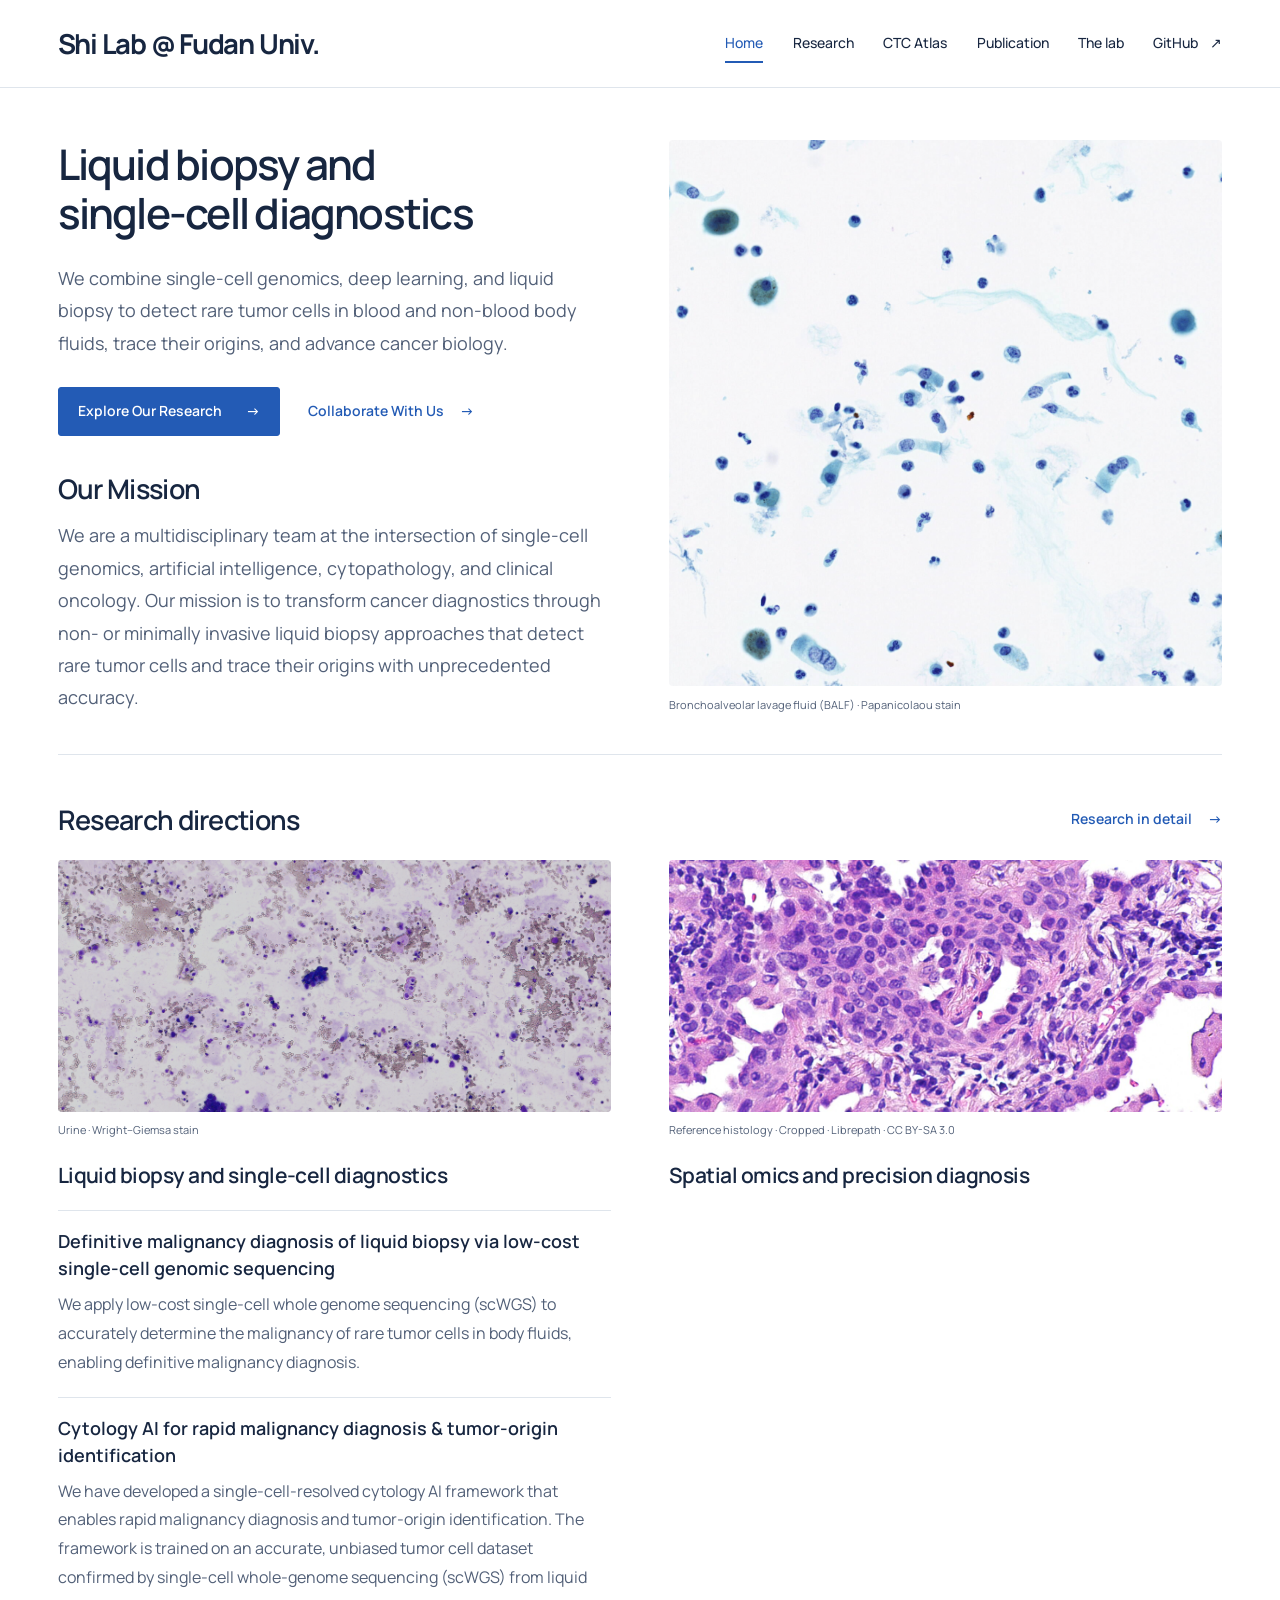
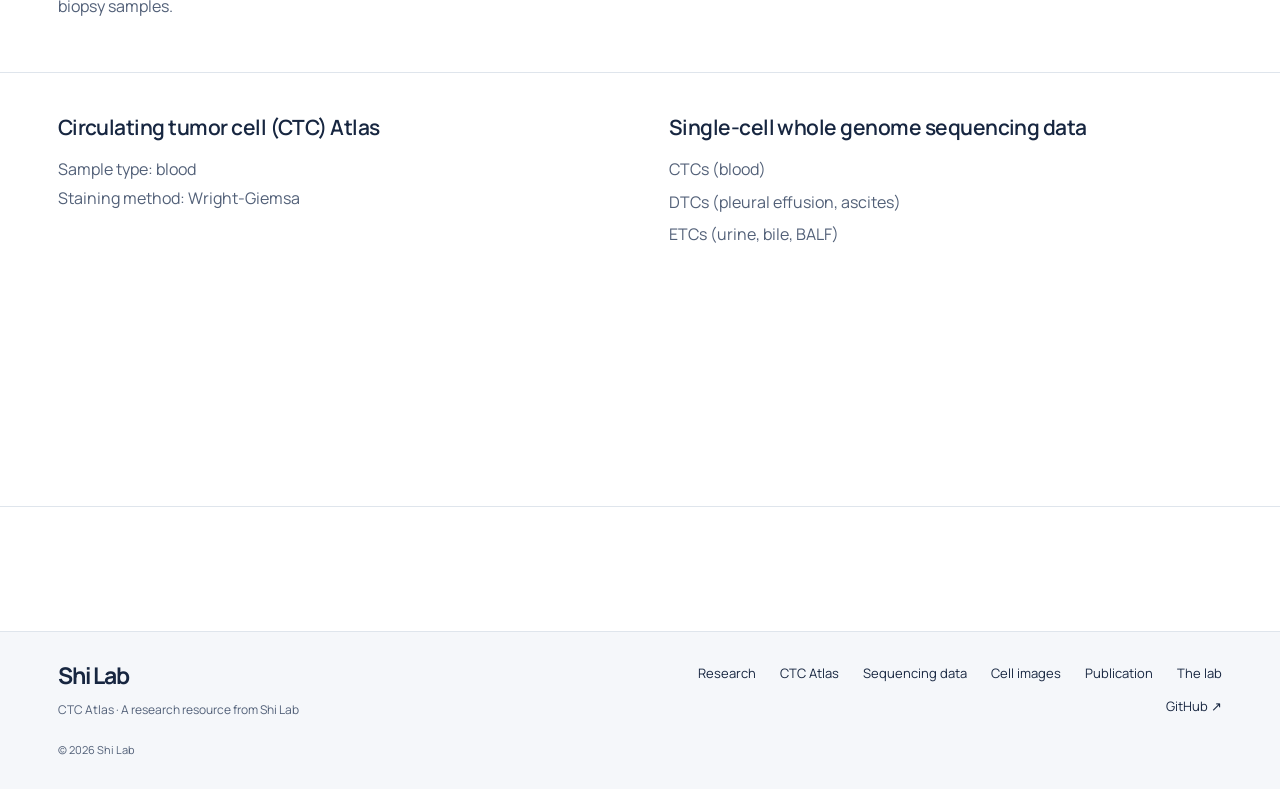
==== commit b41e48b6: "Align homepage mission with the expanded specimen image" ====
--- a/index.html
+++ b/index.html
@@ -9,7 +9,7 @@
   <link rel="preconnect" href="https://fonts.googleapis.com">
   <link rel="preconnect" href="https://fonts.gstatic.com" crossorigin>
   <link href="https://fonts.googleapis.com/css2?family=DM+Mono:wght@400;500&family=Manrope:wght@400;500;600;700&display=swap" rel="stylesheet">
-  <link rel="stylesheet" href="styles.css?v=20261028-urine">
+  <link rel="stylesheet" href="styles.css?v=20261029-hero-mission">
 </head>
 <body>
   <a class="skip-link" href="#main-content">Skip to content</a>
@@ -26,15 +26,15 @@
           <p class="lede">We combine single-cell genomics, deep learning, and liquid biopsy to detect rare tumor cells in blood and non-blood body fluids, trace their origins, and advance cancer biology.</p>
           <div class="hero-actions"><a class="button primary" href="research.html">Explore Our Research <span aria-hidden="true">→</span></a><a class="text-link" href="lab.html">Collaborate With Us <span aria-hidden="true">→</span></a></div>
         </div>
+        <section class="home-mission" aria-labelledby="mission-title">
+          <h2 id="mission-title">Our Mission</h2>
+          <p>We are a multidisciplinary team at the intersection of single-cell genomics, artificial intelligence, cytopathology, and clinical oncology. Our mission is to transform cancer diagnostics through non- or minimally invasive liquid biopsy approaches that detect rare tumor cells and trace their origins with unprecedented accuracy.</p>
+        </section>
         <figure class="hero-image">
-          <img src="assets/images/balf-papanicolaou-shilab.png" alt="Shi Lab bronchoalveolar lavage specimen with Papanicolaou staining" width="1890" height="1492" fetchpriority="high" decoding="async">
+          <div class="hero-image-frame"><img src="assets/images/balf-papanicolaou-shilab.png" alt="Shi Lab bronchoalveolar lavage specimen with Papanicolaou staining" width="1890" height="1492" fetchpriority="high" decoding="async"></div>
           <figcaption><span>Bronchoalveolar lavage fluid (BALF) · Papanicolaou stain</span></figcaption>
         </figure>
       </div>
-      <section class="home-mission" aria-labelledby="mission-title">
-        <h2 id="mission-title">Our Mission</h2>
-        <p>We are a multidisciplinary team at the intersection of single-cell genomics, artificial intelligence, cytopathology, and clinical oncology. Our mission is to transform cancer diagnostics through non- or minimally invasive liquid biopsy approaches that detect rare tumor cells and trace their origins with unprecedented accuracy.</p>
-      </section>
       <section class="home-research" id="research" aria-labelledby="research-title">
         <div class="research-heading"><h2 id="research-title">Research directions</h2><a class="text-link" href="research.html">Research in detail <span aria-hidden="true">→</span></a></div>
         <div class="research-themes">
--- a/styles.css
+++ b/styles.css
@@ -46,17 +46,18 @@
 .text-link{display:inline-flex;align-items:center;justify-content:space-between;gap:16px;text-decoration:none;font-size:14px;font-weight:600;color:var(--teal)}
 .text-link:hover{text-decoration:underline}
 .home-hero,.home-section{max-width:calc(var(--content) + 2 * var(--gutter));margin:0 auto;padding:52px var(--gutter)}
-.hero-intro{display:grid;grid-template-columns:minmax(0,1fr) minmax(0,1fr);gap:clamp(32px,4.5vw,72px);align-items:center}
+.hero-intro{display:grid;grid-template-columns:repeat(2,minmax(0,1fr));gap:36px var(--home-gap);align-items:start;padding-bottom:40px;border-bottom:1px solid var(--line)}
 .hero-copy{min-width:0}
 .home-hero h1{font-size:clamp(38px,3.3vw,56px);line-height:1.16;letter-spacing:-.042em;margin:0 0 24px}
 .lede{max-width:54ch;font-size:18px;line-height:1.8;color:var(--muted);margin:0}
 .hero-actions{display:flex;align-items:center;flex-wrap:wrap;gap:20px 28px;margin-top:28px}
-.hero-image{margin:0;min-width:0}
-.hero-image img{display:block;width:100%;height:auto;aspect-ratio:3/2;object-fit:cover;object-position:50% 55%;border-radius:4px;background:var(--paper)}
+.hero-image{grid-column:2;grid-row:1 / 3;display:grid;grid-template-rows:minmax(0,1fr) auto;margin:0;min-width:0;min-height:0;align-self:stretch}
+.hero-image-frame{position:relative;min-height:0;overflow:hidden;border-radius:4px;background:var(--paper)}
+.hero-image img{position:absolute;inset:0;display:block;width:100%;height:100%;object-fit:cover;object-position:50% 55%}
 .hero-image figcaption{display:flex;flex-wrap:wrap;justify-content:space-between;gap:4px 14px;font-size:11px;line-height:1.6;color:var(--muted);margin-top:10px}
 .hero-image figcaption a{text-decoration:none}
 .hero-image figcaption a:hover{text-decoration:underline}
-.home-mission{display:grid;grid-template-columns:minmax(0,1fr);gap:14px;margin-top:48px;padding-top:32px;border-top:1px solid var(--line)}
+.home-mission{grid-column:1;display:grid;grid-template-columns:minmax(0,1fr);gap:14px;margin:0}
 .home-mission h2{font-size:27px;letter-spacing:-.025em;margin:0}
 .home-mission p{font-size:18px;line-height:1.8;color:var(--muted);margin:0}
 .home-research{margin-top:48px}
@@ -260,14 +261,14 @@
   #site-nav a{padding:12px 0;font-size:15px}
   #site-nav .nav-cta{justify-content:space-between}
   .home-hero{padding-top:32px;padding-bottom:32px}
-  .hero-intro{grid-template-columns:minmax(0,1fr);gap:28px}
+  .hero-intro{grid-template-columns:minmax(0,1fr);gap:28px;padding-bottom:30px}
   .home-hero h1{font-size:clamp(36px,5.8vw,48px);margin-bottom:18px}
   .lede{font-size:17px;max-width:60ch}
   .hero-actions{margin-top:22px}
-  .hero-image img{max-height:430px}
+  .hero-image{grid-column:1;grid-row:auto}
+  .hero-image-frame{aspect-ratio:1890/1492;max-height:540px}
   .home-research{margin-top:34px}
-  .home-mission{margin-top:34px;padding-top:26px}
-  .home-mission p{font-size:17px}
+  .home-mission p{max-width:100%;font-size:17px}
   .resources-inner{padding-top:30px;padding-bottom:30px}
   .resource-list{display:grid;grid-template-columns:repeat(2,minmax(0,1fr));gap:28px}
   .resource-list>a,.resource-list>a:first-child{padding:0}
@@ -290,7 +291,6 @@
   html{scroll-padding-top:90px}
   .home-hero h1{font-size:36px;letter-spacing:-.035em}
   .home-hero h1 br{display:none}
-  .hero-image img{aspect-ratio:3/2}
   .hero-image figcaption{display:block;font-size:10px}
   .hero-image figcaption span{display:block}
   .research-heading{margin-bottom:22px}
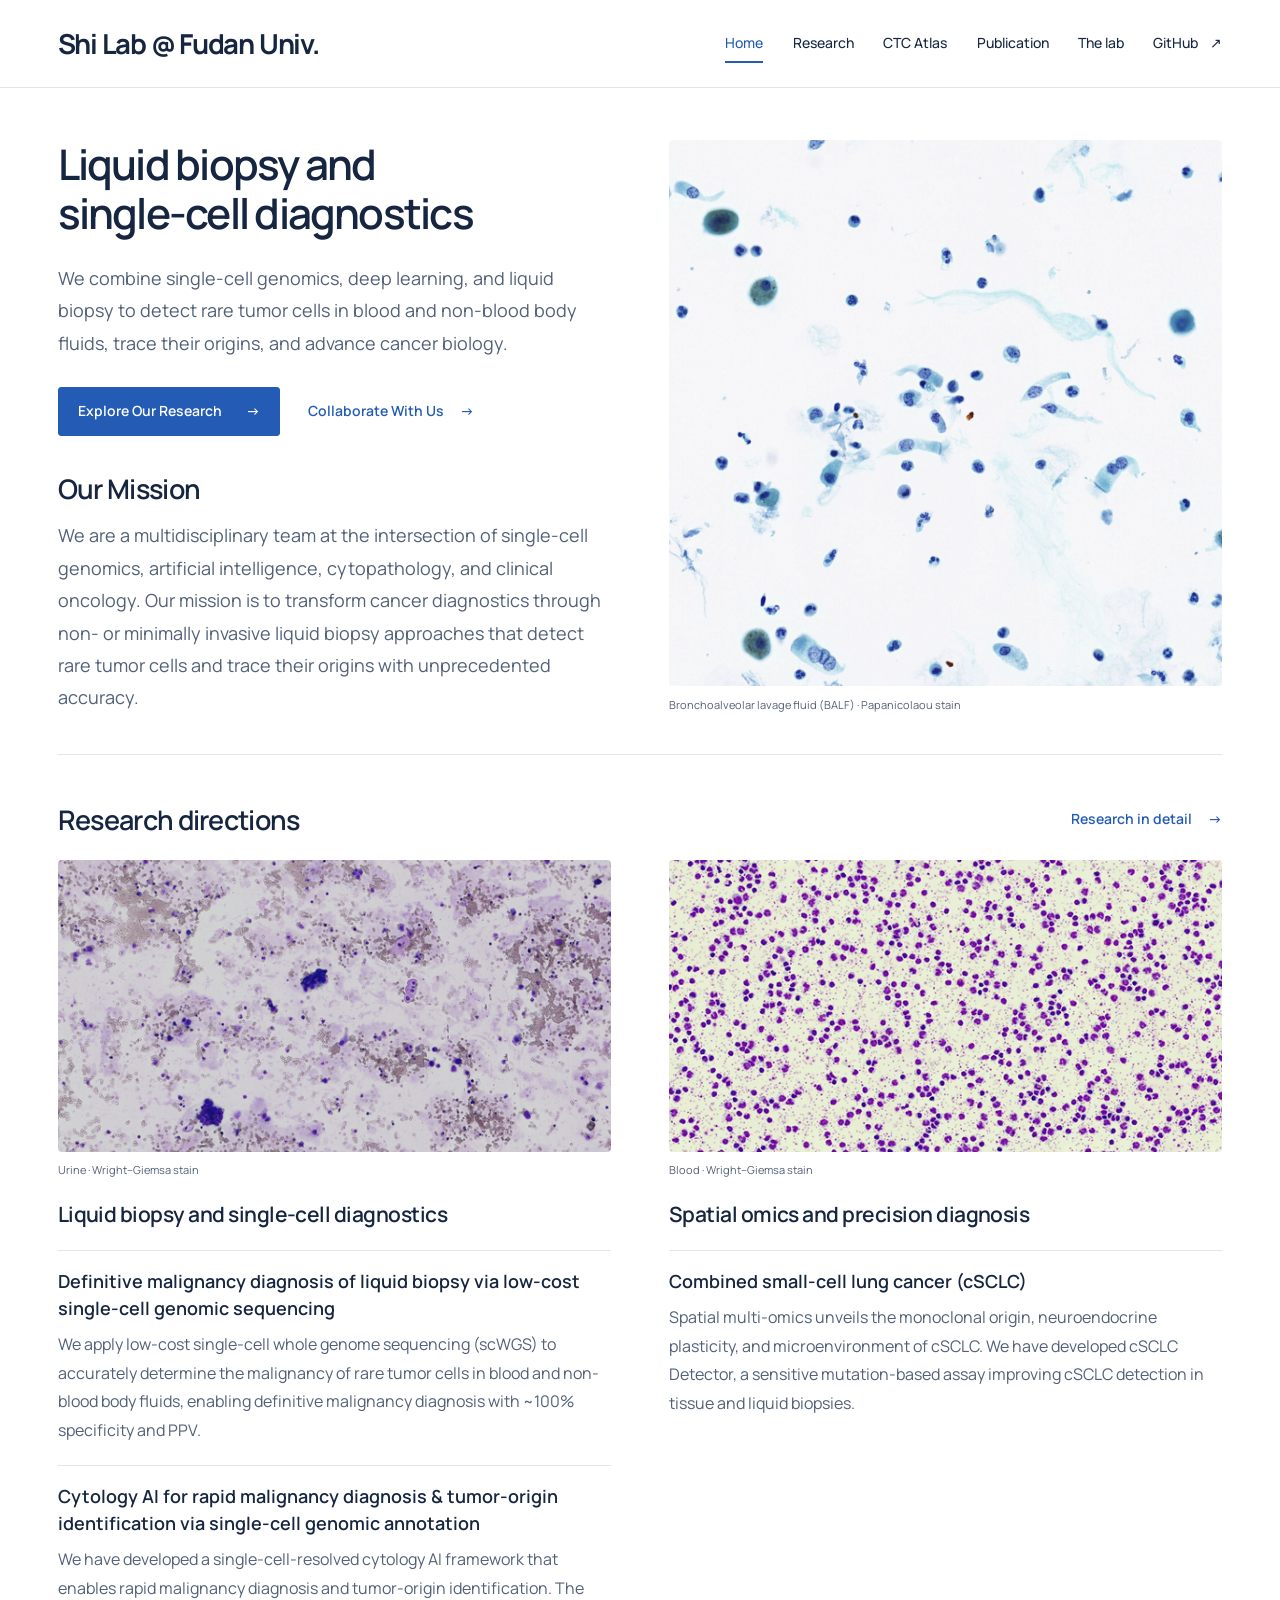
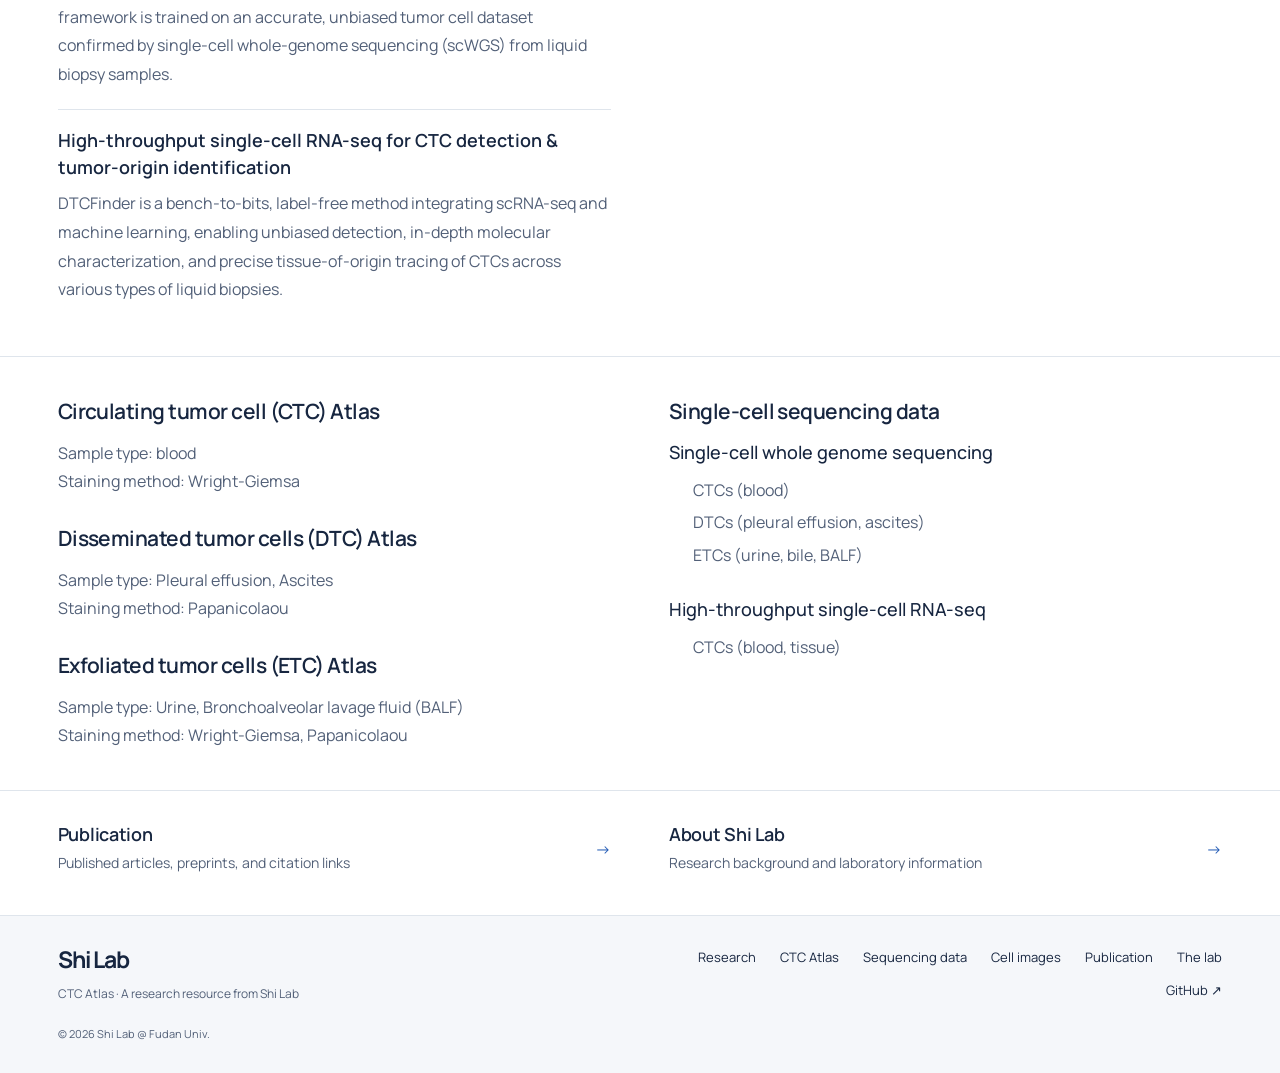
==== commit 7d621bb8: "Update research overview and optimize specimen image delivery" ====
--- a/index.html
+++ b/index.html
@@ -9,7 +9,7 @@
   <link rel="preconnect" href="https://fonts.googleapis.com">
   <link rel="preconnect" href="https://fonts.gstatic.com" crossorigin>
   <link href="https://fonts.googleapis.com/css2?family=DM+Mono:wght@400;500&family=Manrope:wght@400;500;600;700&display=swap" rel="stylesheet">
-  <link rel="stylesheet" href="styles.css?v=20261029-hero-mission">
+  <link rel="stylesheet" href="styles.css?v=20261029-taller-images">
 </head>
 <body>
   <a class="skip-link" href="#main-content">Skip to content</a>
@@ -31,7 +31,12 @@
           <p>We are a multidisciplinary team at the intersection of single-cell genomics, artificial intelligence, cytopathology, and clinical oncology. Our mission is to transform cancer diagnostics through non- or minimally invasive liquid biopsy approaches that detect rare tumor cells and trace their origins with unprecedented accuracy.</p>
         </section>
         <figure class="hero-image">
-          <div class="hero-image-frame"><img src="assets/images/balf-papanicolaou-shilab.png" alt="Shi Lab bronchoalveolar lavage specimen with Papanicolaou staining" width="1890" height="1492" fetchpriority="high" decoding="async"></div>
+          <div class="hero-image-frame">
+            <picture>
+              <source type="image/webp" srcset="assets/images/balf-papanicolaou-shilab-960.webp 960w, assets/images/balf-papanicolaou-shilab-1400.webp 1400w, assets/images/balf-papanicolaou-shilab-1890.webp 1890w" sizes="(max-width:560px) calc(100vw - 44px), (max-width:850px) 91vw, 784px">
+              <img src="assets/images/balf-papanicolaou-shilab.png" alt="Shi Lab bronchoalveolar lavage fluid specimen with Papanicolaou staining" width="1890" height="1492" fetchpriority="high" decoding="async">
+            </picture>
+          </div>
           <figcaption><span>Bronchoalveolar lavage fluid (BALF) · Papanicolaou stain</span></figcaption>
         </figure>
       </div>
@@ -40,25 +45,33 @@
         <div class="research-themes">
           <article>
             <figure class="reference-image research-image">
-              <div class="research-image-crop"><img src="assets/images/urine-wright-giemsa-shilab.png" alt="Shi Lab urine specimen with Wright-Giemsa staining" width="1280" height="659" loading="lazy" decoding="async"></div>
+              <div class="research-image-crop"><picture><source type="image/webp" srcset="assets/images/urine-wright-giemsa-shilab-640.webp 640w, assets/images/urine-wright-giemsa-shilab-960.webp 960w, assets/images/urine-wright-giemsa-shilab-1280.webp 1280w" sizes="(max-width:560px) calc(100vw - 44px), (max-width:850px) 46vw, (max-width:1784px) 46vw, 850px"><img src="assets/images/urine-wright-giemsa-shilab.png" alt="Shi Lab urine specimen with Wright-Giemsa staining" width="1280" height="659" loading="lazy" decoding="async"></picture></div>
               <figcaption>Urine · Wright–Giemsa stain</figcaption>
             </figure>
             <h3>Liquid biopsy and single-cell diagnostics</h3>
             <div class="research-focus">
               <h4><a href="research.html#rare-cells">Definitive malignancy diagnosis of liquid biopsy via low-cost single-cell genomic sequencing</a></h4>
-              <p>We apply low-cost single-cell whole genome sequencing (scWGS) to accurately determine the malignancy of rare tumor cells in body fluids, enabling definitive malignancy diagnosis.</p>
+              <p>We apply low-cost single-cell whole genome sequencing (scWGS) to accurately determine the malignancy of rare tumor cells in blood and non-blood body fluids, enabling definitive malignancy diagnosis with ~100% specificity and PPV.</p>
             </div>
             <div class="research-focus">
-              <h4><a href="research.html#cytopathology-ai">Cytology AI for rapid malignancy diagnosis &amp; tumor-origin identification</a></h4>
+              <h4><a href="research.html#cytopathology-ai">Cytology AI for rapid malignancy diagnosis &amp; tumor-origin identification via single-cell genomic annotation</a></h4>
               <p>We have developed a single-cell-resolved cytology AI framework that enables rapid malignancy diagnosis and tumor-origin identification. The framework is trained on an accurate, unbiased tumor cell dataset confirmed by single-cell whole-genome sequencing (scWGS) from liquid biopsy samples.</p>
+            </div>
+            <div class="research-focus">
+              <h4>High-throughput single-cell RNA-seq for CTC detection &amp; tumor-origin identification</h4>
+              <p>DTCFinder is a bench-to-bits, label-free method integrating scRNA-seq and machine learning, enabling unbiased detection, in-depth molecular characterization, and precise tissue-of-origin tracing of CTCs across various types of liquid biopsies.</p>
             </div>
           </article>
           <article>
             <figure class="reference-image research-image">
-              <img src="assets/images/research-tumor-biology.jpg" alt="Reference H&amp;E micrograph showing acinar-pattern lung adenocarcinoma tissue" width="1280" height="853" loading="lazy" decoding="async">
-              <figcaption>Reference histology · Cropped · <a href="https://commons.wikimedia.org/wiki/File:Acinar_pattern_adenocarcinoma_of_lung_--_high_mag.jpg" target="_blank" rel="noreferrer">Librepath</a> · <a href="https://creativecommons.org/licenses/by-sa/3.0/" target="_blank" rel="noreferrer">CC BY-SA 3.0</a></figcaption>
+              <div class="research-image-crop"><picture><source type="image/webp" srcset="assets/images/blood-wright-giemsa-shilab-640.webp 640w, assets/images/blood-wright-giemsa-shilab-960.webp 960w, assets/images/blood-wright-giemsa-shilab-1608.webp 1608w" sizes="(max-width:560px) calc(100vw - 44px), (max-width:850px) 46vw, (max-width:1784px) 46vw, 850px"><img src="assets/images/blood-wright-giemsa-shilab.png" alt="Shi Lab blood specimen with Wright-Giemsa staining" width="1608" height="1164" loading="lazy" decoding="async"></picture></div>
+              <figcaption>Blood · Wright–Giemsa stain</figcaption>
             </figure>
             <h3>Spatial omics and precision diagnosis</h3>
+            <div class="research-focus">
+              <h4>Combined small-cell lung cancer (cSCLC)</h4>
+              <p>Spatial multi-omics unveils the monoclonal origin, neuroendocrine plasticity, and microenvironment of cSCLC. We have developed cSCLC Detector, a sensitive mutation-based assay improving cSCLC detection in tissue and liquid biopsies.</p>
+            </div>
           </article>
         </div>
       </section>
@@ -80,12 +93,21 @@
           </article>
         </div>
         <div class="sequencing-overview">
-          <h2><a href="data.html">Single-cell whole genome sequencing data</a></h2>
-          <ul>
-            <li>CTCs (blood)</li>
-            <li>DTCs (pleural effusion, ascites)</li>
-            <li>ETCs (urine, bile, BALF)</li>
-          </ul>
+          <h2><a href="data.html">Single-cell sequencing data</a></h2>
+          <section class="sequencing-method" aria-labelledby="scwgs-title">
+            <h3 id="scwgs-title">Single-cell whole genome sequencing</h3>
+            <ul>
+              <li>CTCs (blood)</li>
+              <li>DTCs (pleural effusion, ascites)</li>
+              <li>ETCs (urine, bile, BALF)</li>
+            </ul>
+          </section>
+          <section class="sequencing-method" aria-labelledby="scrna-title">
+            <h3 id="scrna-title">High-throughput single-cell RNA-seq</h3>
+            <ul>
+              <li>CTCs (blood, tissue)</li>
+            </ul>
+          </section>
         </div>
       </div>
     </section>
@@ -94,7 +116,7 @@
       <a href="lab.html"><div><h2>About Shi Lab</h2><p>Research background and laboratory information</p></div><span aria-hidden="true">→</span></a>
     </section>
   </main>
-  <footer class="site-footer"><div><a class="brand footer-brand" href="index.html"><span class="brand-name">Shi Lab</span><span class="brand-caption">Single-cell biology & liquid biopsy</span></a><p>CTC Atlas · A research resource from Shi Lab</p></div><div class="footer-links"><a href="research.html">Research</a><a href="atlas.html">CTC Atlas</a><a href="data.html">Sequencing data</a><a href="gallery.html">Cell images</a><a href="publications.html">Publication</a><a href="lab.html">The lab</a><a href="https://github.com/Shilab-CTCAtlas" target="_blank" rel="noreferrer">GitHub ↗</a></div><small>© <span id="year"></span> Shi Lab</small></footer>
+  <footer class="site-footer"><div><a class="brand footer-brand" href="index.html"><span class="brand-name">Shi Lab</span><span class="brand-caption">Single-cell biology & liquid biopsy</span></a><p>CTC Atlas · A research resource from Shi Lab</p></div><div class="footer-links"><a href="research.html">Research</a><a href="atlas.html">CTC Atlas</a><a href="data.html">Sequencing data</a><a href="gallery.html">Cell images</a><a href="publications.html">Publication</a><a href="lab.html">The lab</a><a href="https://github.com/Shilab-CTCAtlas" target="_blank" rel="noreferrer">GitHub ↗</a></div><small>© <span id="year"></span> Shi Lab @ Fudan Univ.</small></footer>
   <script src="script.js?v=20261028-home-columns"></script>
 </body>
 </html>
--- a/styles.css
+++ b/styles.css
@@ -71,8 +71,8 @@
 .reference-image figcaption a{text-decoration:none}
 .reference-image figcaption a:hover{text-decoration:underline}
 .research-image{margin-bottom:22px}
-.research-image img{aspect-ratio:2.2/1}
-.research-image-crop{overflow:hidden;aspect-ratio:2.2/1;border-radius:4px}
+.research-image img{aspect-ratio:1.9/1}
+.research-image-crop{overflow:hidden;aspect-ratio:1.9/1;border-radius:4px}
 .research-image .research-image-crop img{width:100%;height:100%;aspect-ratio:auto;object-position:center top;transform:scale(1.08);transform-origin:center top}
 .research-themes h3{font-size:21px;line-height:1.4;letter-spacing:-.025em;margin:0 0 12px}
 .research-themes p{max-width:70ch;color:var(--muted);font-size:16px;line-height:1.8;margin:0}
@@ -90,6 +90,9 @@
 .atlas-category p,.sequencing-overview li{font-size:16px;line-height:1.8;color:var(--muted);margin:0}
 .sequencing-overview ul{list-style:none;padding:0;margin:0}
 .sequencing-overview li+li{margin-top:4px}
+.sequencing-method+.sequencing-method{margin-top:26px}
+.sequencing-method h3{font-size:18px;font-weight:500;line-height:1.5;color:var(--ink);margin:0 0 10px}
+.sequencing-method ul{padding-left:24px}
 .resources-intro>.text-link{margin-top:16px}
 .resources-intro h2{font-size:29px;letter-spacing:-.035em;margin:0}
 .resources-intro>p:not(.section-tag){max-width:53ch;font-size:16px;color:var(--muted);margin:12px 0 0}
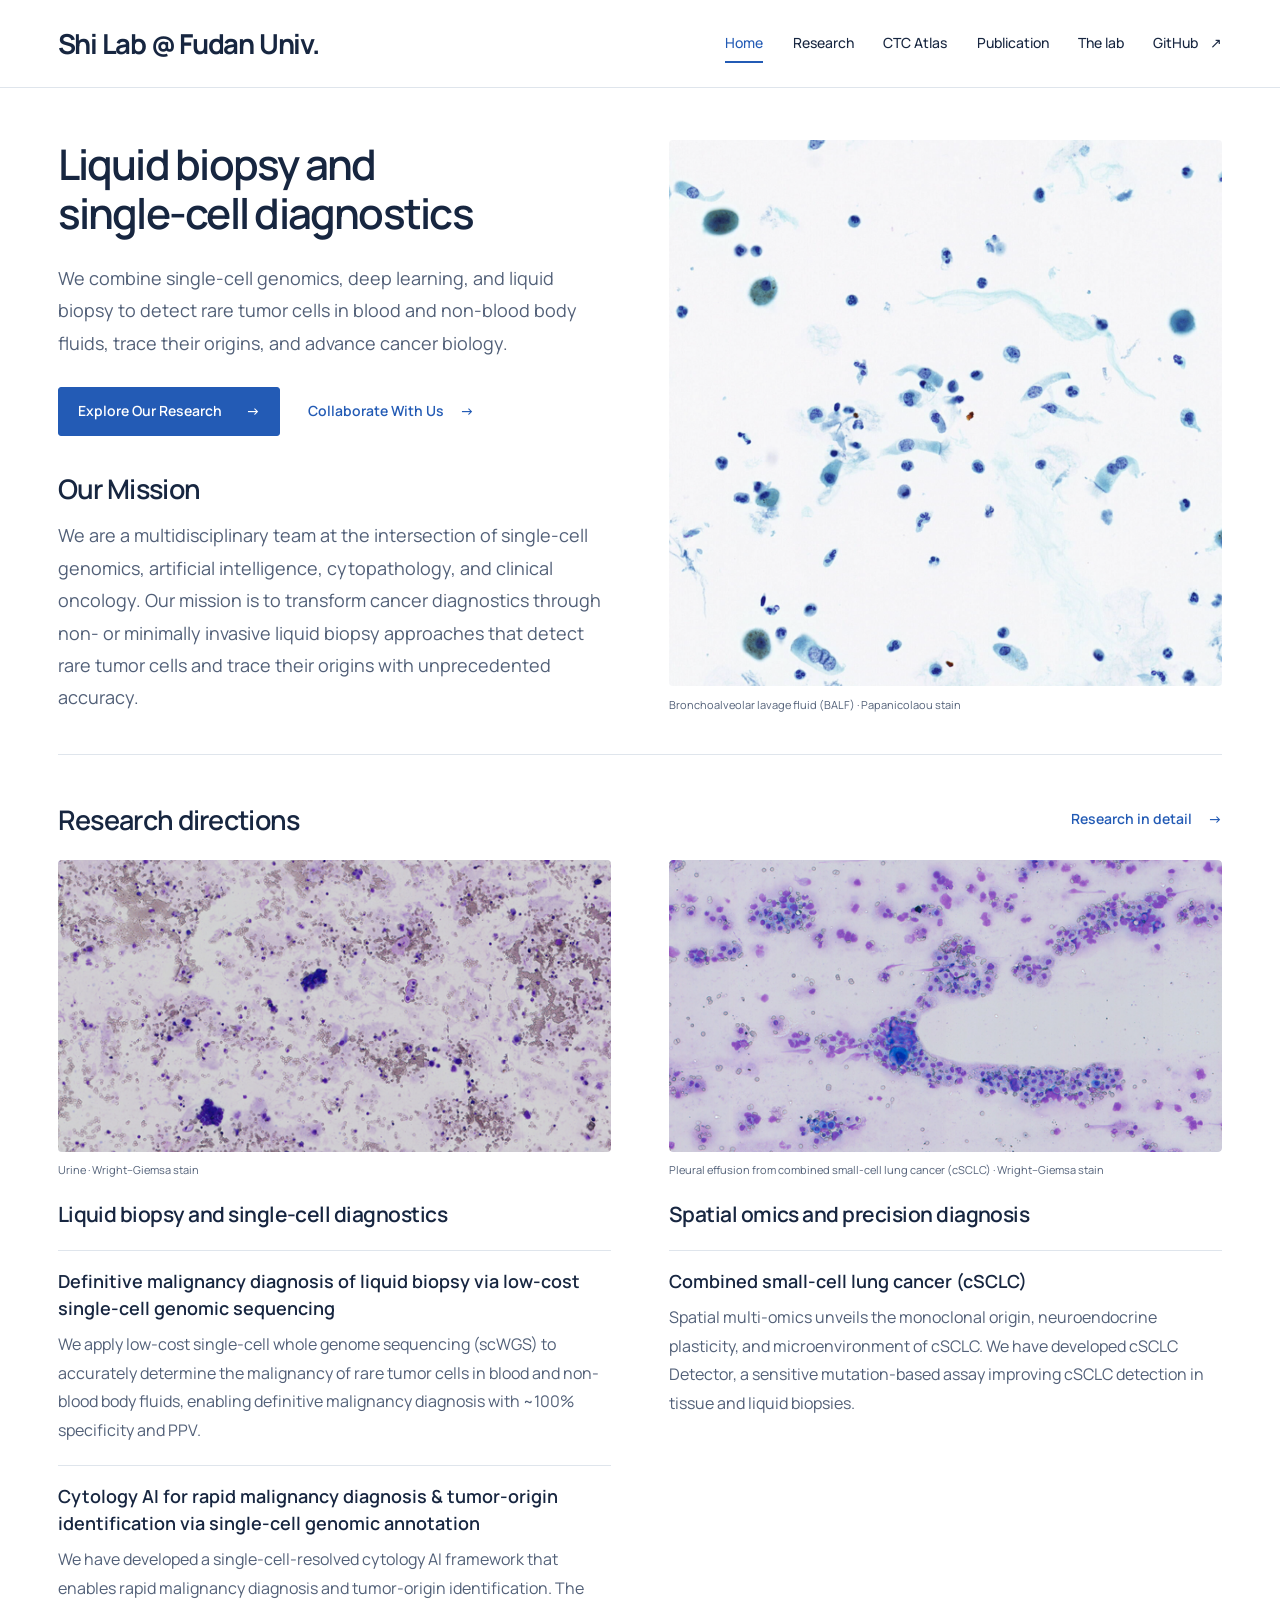
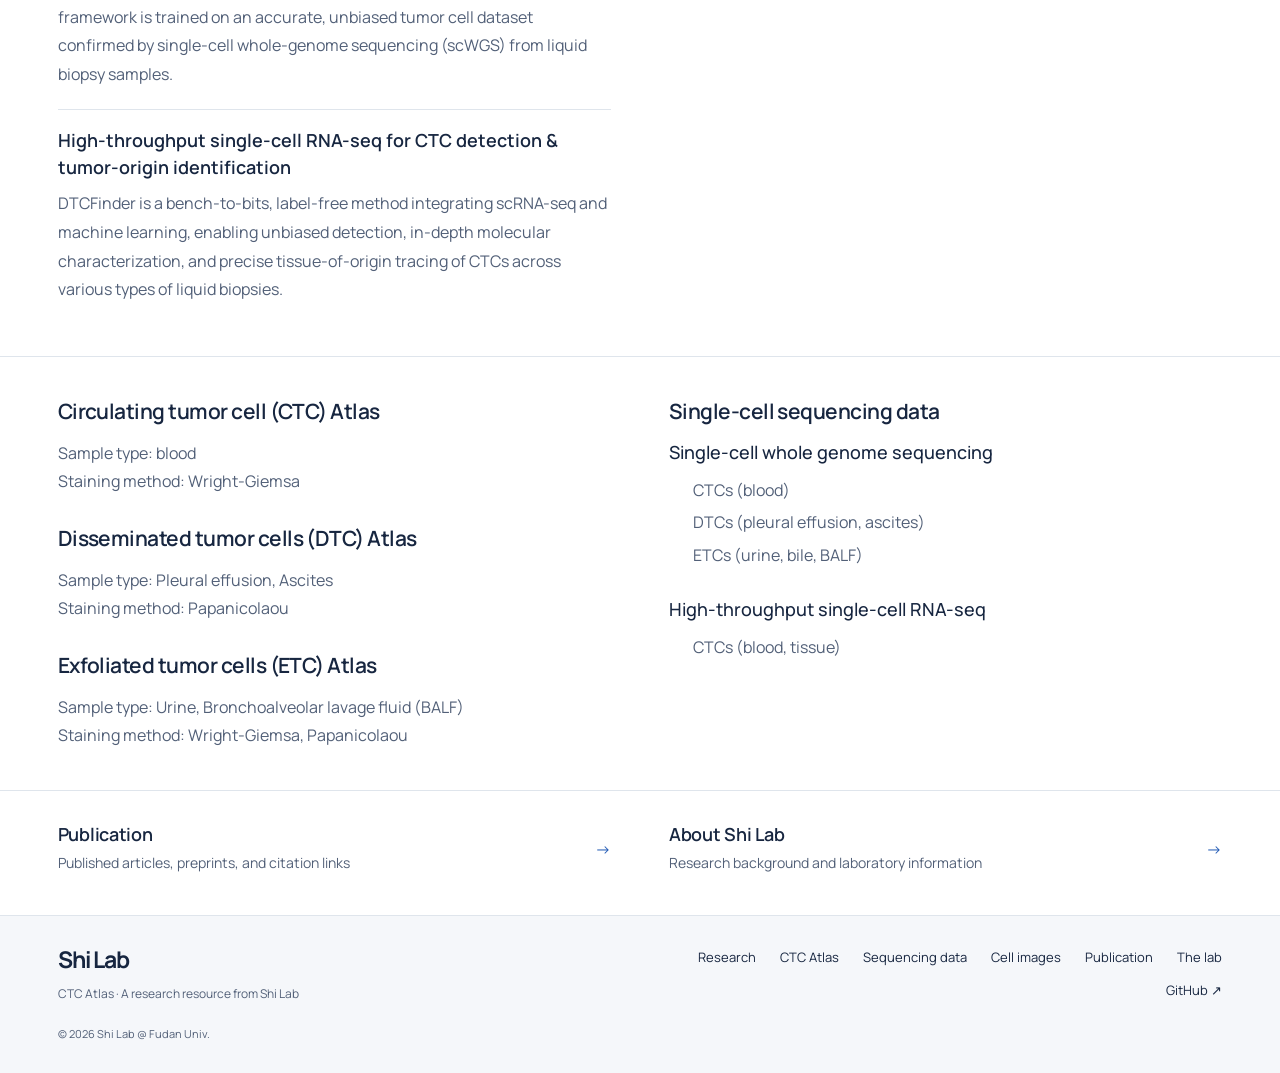
==== commit 1e0e0768: "Use cSCLC pleural effusion image on the homepage" ====
--- a/index.html
+++ b/index.html
@@ -9,7 +9,7 @@
   <link rel="preconnect" href="https://fonts.googleapis.com">
   <link rel="preconnect" href="https://fonts.gstatic.com" crossorigin>
   <link href="https://fonts.googleapis.com/css2?family=DM+Mono:wght@400;500&family=Manrope:wght@400;500;600;700&display=swap" rel="stylesheet">
-  <link rel="stylesheet" href="styles.css?v=20261029-taller-images">
+  <link rel="stylesheet" href="styles.css?v=20261029-pleural-image">
 </head>
 <body>
   <a class="skip-link" href="#main-content">Skip to content</a>
@@ -64,8 +64,8 @@
           </article>
           <article>
             <figure class="reference-image research-image">
-              <div class="research-image-crop"><picture><source type="image/webp" srcset="assets/images/blood-wright-giemsa-shilab-640.webp 640w, assets/images/blood-wright-giemsa-shilab-960.webp 960w, assets/images/blood-wright-giemsa-shilab-1608.webp 1608w" sizes="(max-width:560px) calc(100vw - 44px), (max-width:850px) 46vw, (max-width:1784px) 46vw, 850px"><img src="assets/images/blood-wright-giemsa-shilab.png" alt="Shi Lab blood specimen with Wright-Giemsa staining" width="1608" height="1164" loading="lazy" decoding="async"></picture></div>
-              <figcaption>Blood · Wright–Giemsa stain</figcaption>
+              <div class="research-image-crop research-image-crop--pleural"><picture><source type="image/webp" srcset="assets/images/pleural-effusion-wright-giemsa-shilab-640.webp 640w, assets/images/pleural-effusion-wright-giemsa-shilab-960.webp 960w, assets/images/pleural-effusion-wright-giemsa-shilab-1779.webp 1779w" sizes="(max-width:560px) calc(100vw - 44px), (max-width:850px) 46vw, (max-width:1784px) 46vw, 850px"><img src="assets/images/pleural-effusion-wright-giemsa-shilab.png" alt="Shi Lab pleural effusion specimen from combined small-cell lung cancer (cSCLC), with Wright-Giemsa staining" width="1779" height="1335" loading="lazy" decoding="async"></picture></div>
+              <figcaption>Pleural effusion from combined small-cell lung cancer (cSCLC) · Wright–Giemsa stain</figcaption>
             </figure>
             <h3>Spatial omics and precision diagnosis</h3>
             <div class="research-focus">
--- a/styles.css
+++ b/styles.css
@@ -74,6 +74,7 @@
 .research-image img{aspect-ratio:1.9/1}
 .research-image-crop{overflow:hidden;aspect-ratio:1.9/1;border-radius:4px}
 .research-image .research-image-crop img{width:100%;height:100%;aspect-ratio:auto;object-position:center top;transform:scale(1.08);transform-origin:center top}
+.research-image .research-image-crop--pleural img{object-position:center 60%;transform:none}
 .research-themes h3{font-size:21px;line-height:1.4;letter-spacing:-.025em;margin:0 0 12px}
 .research-themes p{max-width:70ch;color:var(--muted);font-size:16px;line-height:1.8;margin:0}
 .research-focus{margin-top:20px;padding-top:17px;border-top:1px solid var(--line)}
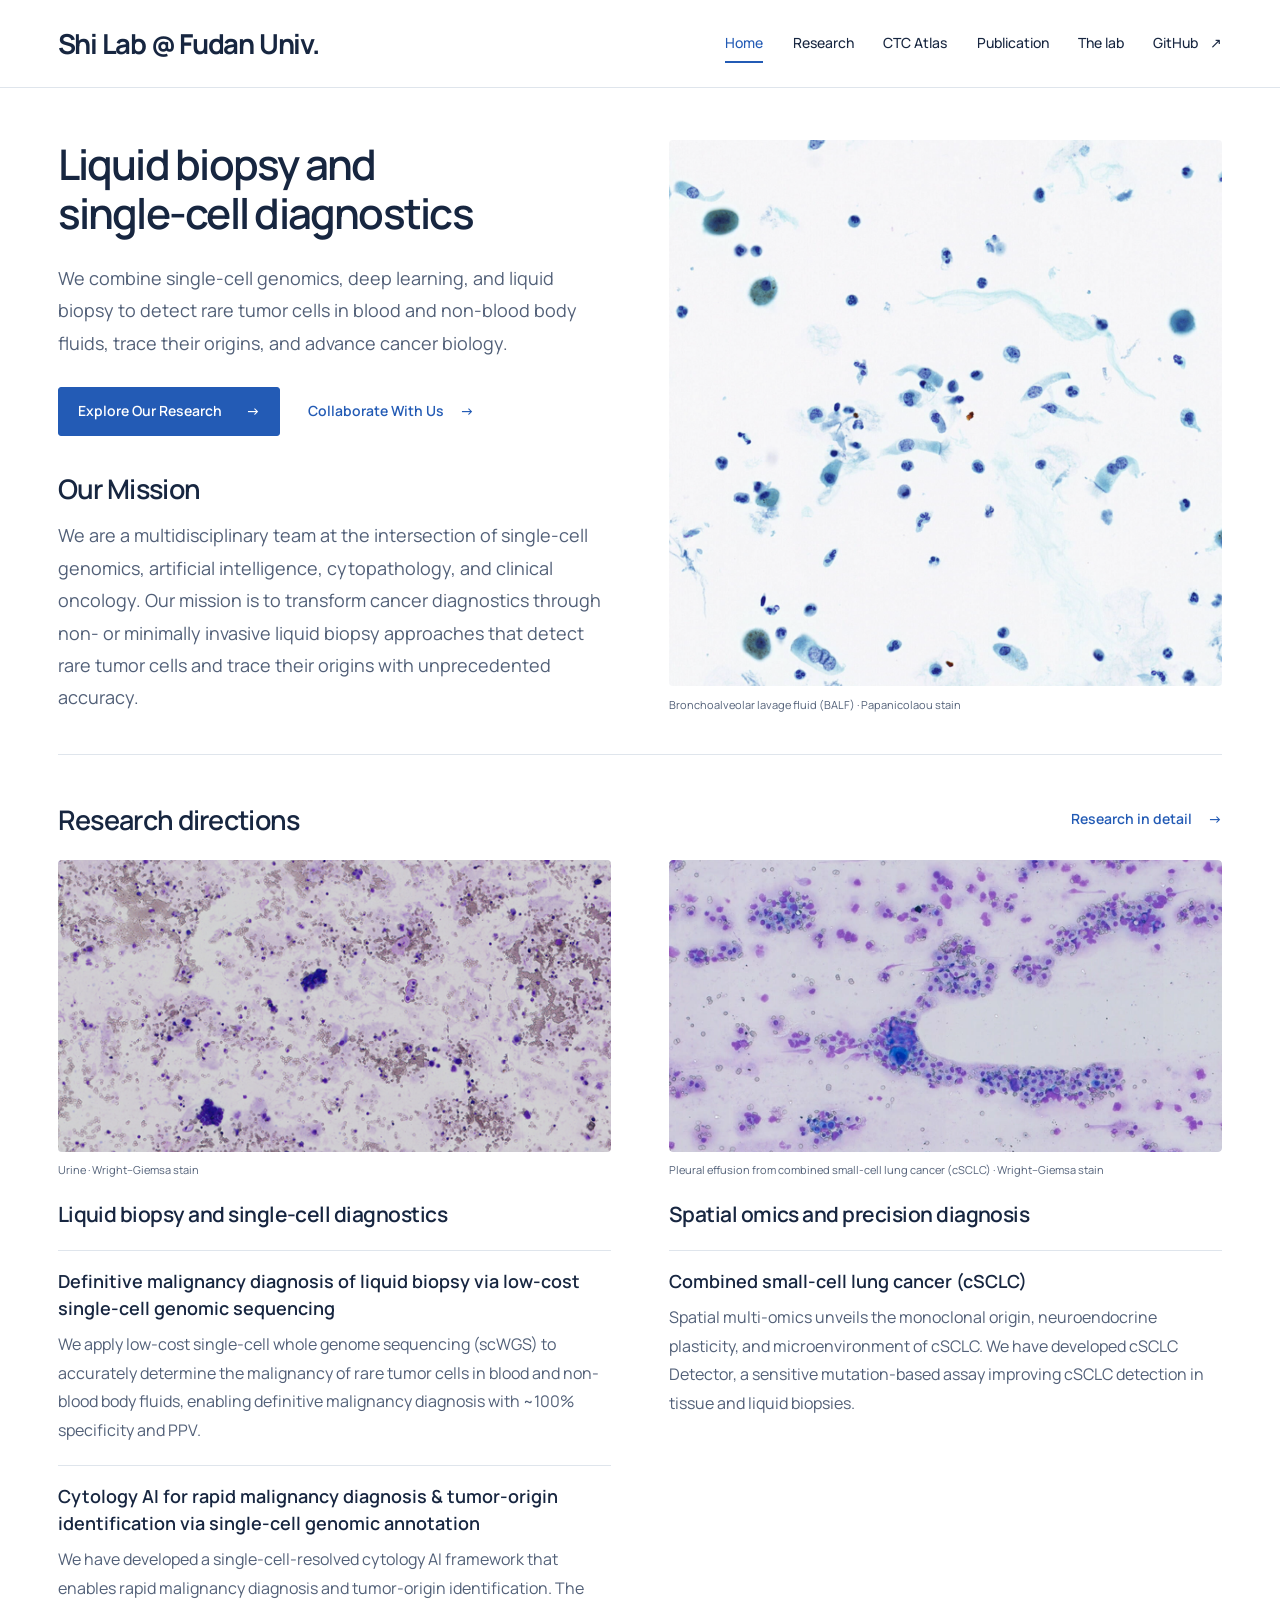
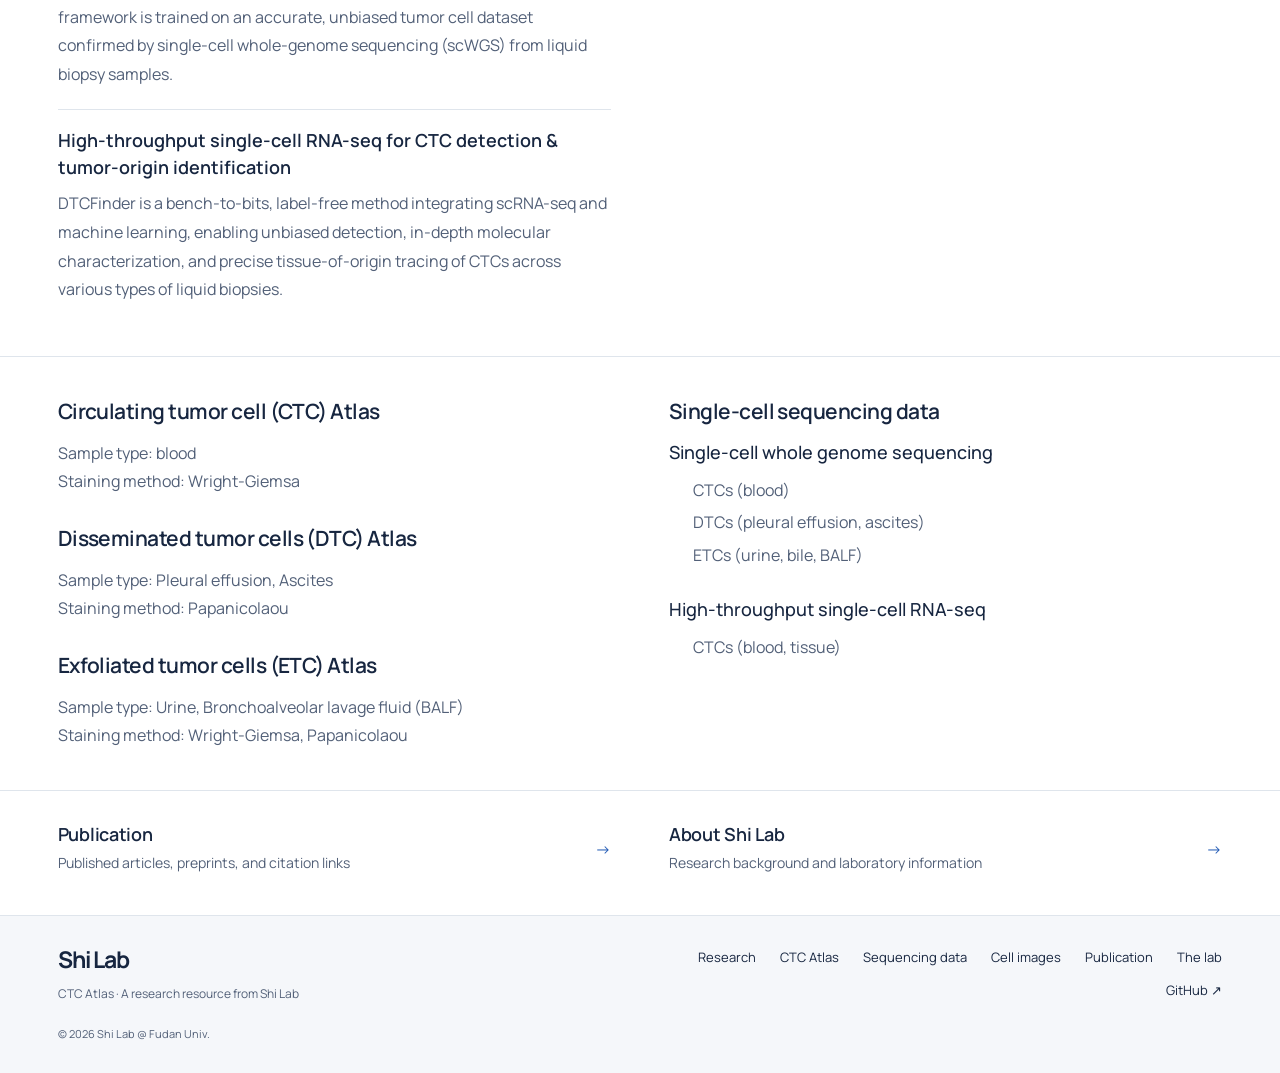
==== commit 9003254e: "Reduce pleural effusion image transfer size" ====
--- a/index.html
+++ b/index.html
@@ -64,7 +64,7 @@
           </article>
           <article>
             <figure class="reference-image research-image">
-              <div class="research-image-crop research-image-crop--pleural"><picture><source type="image/webp" srcset="assets/images/pleural-effusion-wright-giemsa-shilab-640.webp 640w, assets/images/pleural-effusion-wright-giemsa-shilab-960.webp 960w, assets/images/pleural-effusion-wright-giemsa-shilab-1779.webp 1779w" sizes="(max-width:560px) calc(100vw - 44px), (max-width:850px) 46vw, (max-width:1784px) 46vw, 850px"><img src="assets/images/pleural-effusion-wright-giemsa-shilab.png" alt="Shi Lab pleural effusion specimen from combined small-cell lung cancer (cSCLC), with Wright-Giemsa staining" width="1779" height="1335" loading="lazy" decoding="async"></picture></div>
+              <div class="research-image-crop research-image-crop--pleural"><picture><source type="image/webp" srcset="assets/images/pleural-effusion-wright-giemsa-shilab-display-640.webp 640w, assets/images/pleural-effusion-wright-giemsa-shilab-display-960.webp 960w, assets/images/pleural-effusion-wright-giemsa-shilab-display-1280.webp 1280w, assets/images/pleural-effusion-wright-giemsa-shilab-display-1779.webp 1779w" sizes="(max-width:560px) calc(100vw - 44px), (max-width:850px) calc(45.5vw - 14px), (max-width:1600px) 43.25vw, (max-width:1784px) calc(50vw - 108px), 784px"><img src="assets/images/pleural-effusion-wright-giemsa-shilab.png" alt="Shi Lab pleural effusion specimen from combined small-cell lung cancer (cSCLC), with Wright-Giemsa staining" width="1779" height="1335" loading="lazy" decoding="async"></picture></div>
               <figcaption>Pleural effusion from combined small-cell lung cancer (cSCLC) · Wright–Giemsa stain</figcaption>
             </figure>
             <h3>Spatial omics and precision diagnosis</h3>
